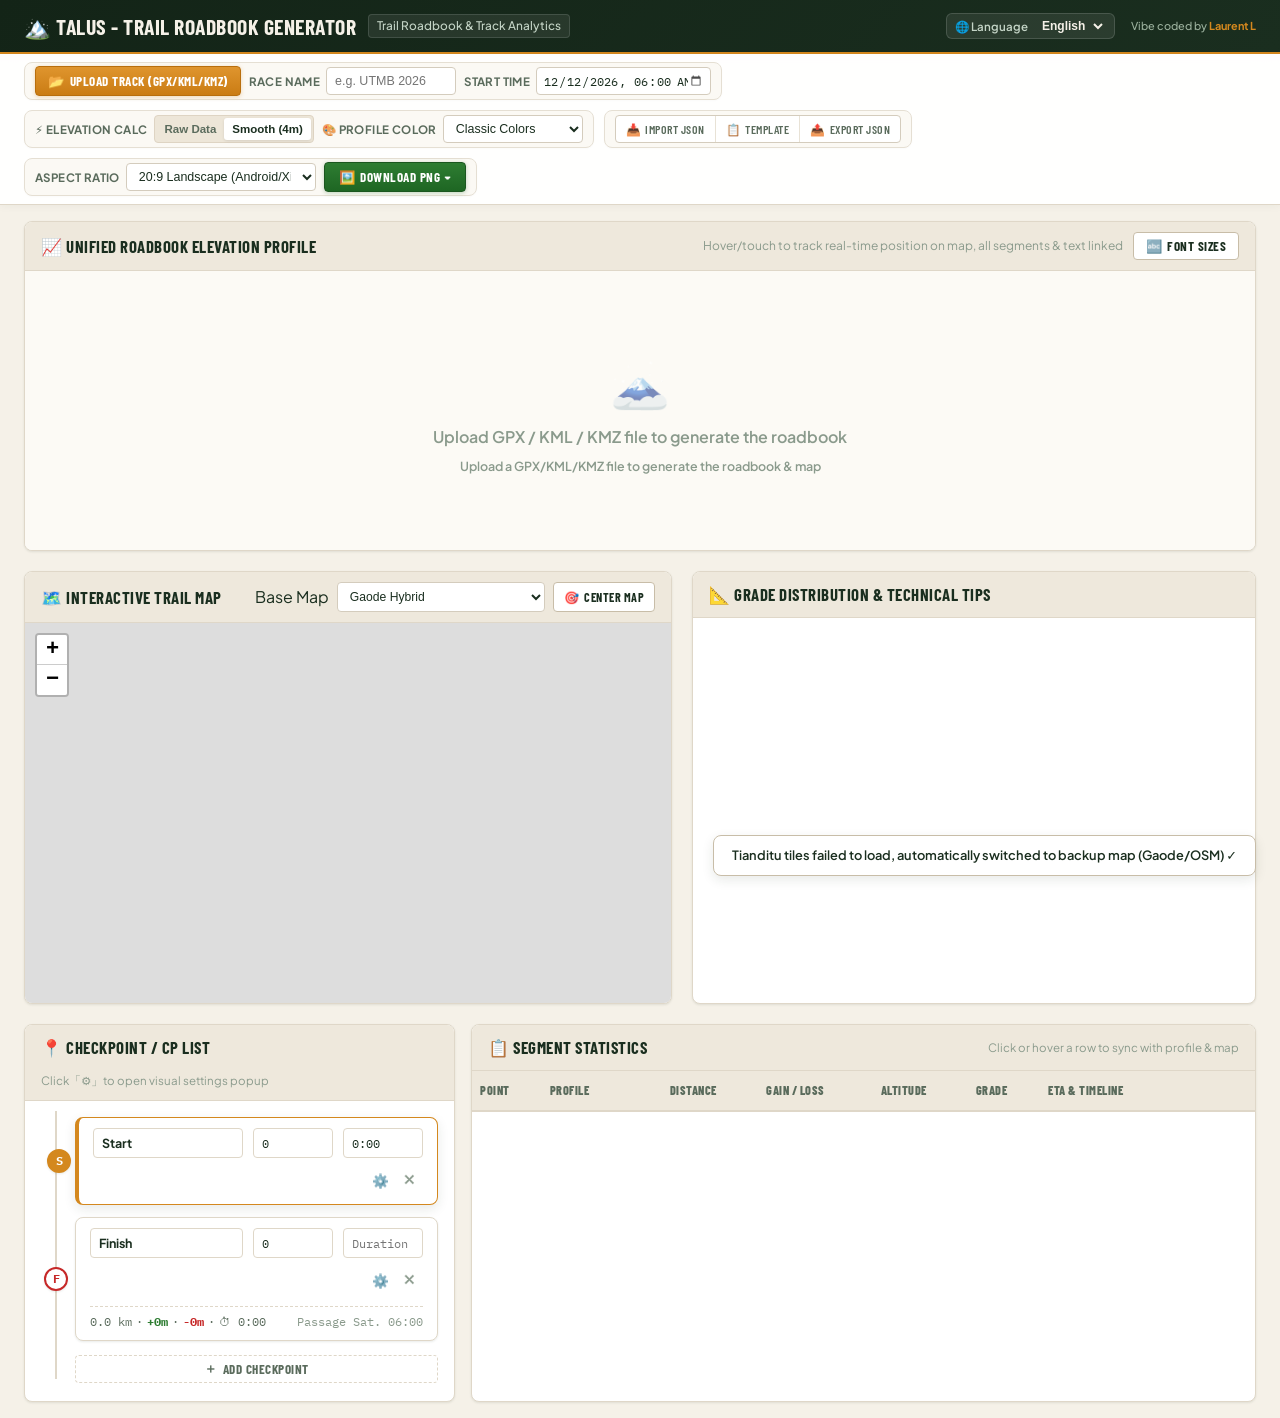
==== index.html @ e16e4a57 "fix(profile): unify profile chart typography with sans-serif and tabular numerals" ====
<!DOCTYPE html>
<html lang="zh-CN">
<head>
  <meta charset="UTF-8">
  <meta name="viewport" content="width=device-width, initial-scale=1.0">
  <title>Talus - Trail Roadbook Generator & Trail Analytics — 越野跑路书与轨迹分析</title>
  <meta name="description" content="Upload GPX/KML/KMZ tracks and create a beautiful interactive trail roadbook with synchronized map, gradient distribution, and segment statistics.">
  <link rel="preconnect" href="https://fonts.googleapis.com">
  <link rel="preconnect" href="https://fonts.gstatic.com" crossorigin>
  <link href="https://fonts.googleapis.com/css2?family=Barlow+Condensed:wght@400;500;600;700;900&family=IBM+Plex+Mono:wght@400;500;600;700&family=Plus+Jakarta+Sans:wght@300;400;500;600;700;800&display=swap" rel="stylesheet">
  <link rel="stylesheet" href="css/leaflet.css">
  <link rel="stylesheet" href="style.css?v=7.7">
</head>
<body>

  <!-- ═══ Page Header ═══ -->
  <header class="page-header">
    <div class="header-brand">
      <h1 data-i18n="pageTitle">🏔️ Talus - Trail Roadbook Generator</h1>
      <span class="subtitle" data-i18n="headerSubtitle">越野跑路书与轨迹分析</span>
    </div>
    <div class="header-right">
      <div class="header-lang-group">
        <label class="header-label" for="select-lang" data-i18n="languageLabel">🌐 语言</label>
        <select id="select-lang" class="header-select">
          <option value="zh">中文</option>
          <option value="en">English</option>
        </select>
      </div>
      <span class="header-credit"><span data-i18n="vibeCodedBy">Vibe coded by</span> <strong style="color: var(--accent);">Laurent L</strong></span>
    </div>
  </header>

  <!-- ═══ Toolbar ═══ -->
  <div class="toolbar" id="toolbar">
    <!-- Cluster 1: Track Upload & Event -->
    <div class="toolbar-cluster cluster-track">
      <button class="btn btn-primary btn-upload" id="btn-gpx" title="Upload GPX / KML / KMZ file" data-i18n-title="uploadTrackTitle">
        <span class="icon">📂</span> <span data-i18n="uploadTrack">上传轨迹 (GPX/KML/KMZ)</span>
      </button>
      <input type="file" id="input-gpx" accept=".gpx,.kml,.kmz" class="hidden">

      <div class="toolbar-item">
        <label class="field-label" for="input-name" data-i18n="raceNameLabel">比赛名称</label>
        <input type="text" id="input-name" class="input-field" placeholder="e.g. UTMB 2026" style="width:130px">
      </div>

      <div class="toolbar-item">
        <label class="field-label" for="input-start-time" data-i18n="raceStartLabel">出发时间</label>
        <input type="datetime-local" id="input-start-time" class="input-field input-datetime" style="width: 175px;">
      </div>
    </div>

    <!-- Cluster 2: Profile Mode & Color -->
    <div class="toolbar-cluster cluster-profile">
      <div class="toolbar-item">
        <label class="field-label" data-i18n="elevCalcModeLabel">⚡ 爬升计算</label>
        <div class="unit-toggle-group">
          <button class="unit-toggle-btn" id="btn-elev-raw" data-i18n="elevModeRaw">原始数据</button>
          <button class="unit-toggle-btn active" id="btn-elev-smooth" data-i18n="elevModeSmooth">平滑 (4m)</button>
        </div>
      </div>

      <div class="toolbar-item">
        <label class="field-label" for="select-color-mode" data-i18n="colorModeLabel">🎨 剖面着色</label>
        <select id="select-color-mode" class="input-field select-color" style="width: 140px;">
          <option value="classic" data-i18n="colorModeClassic">经典路书柱条</option>
          <option value="gradient" data-i18n="colorModeGradient">按坡度渐变</option>
          <option value="elevation" data-i18n="colorModeElevation">按海拔渐变</option>
        </select>
      </div>
    </div>

    <!-- Cluster 3: JSON Config Management -->
    <div class="toolbar-cluster cluster-json">
      <div class="btn-group-segmented">
        <button class="btn btn-sm" id="btn-import" title="Import checkpoint data from JSON" data-i18n-title="importJsonTitle">
          <span class="icon">📥</span> <span data-i18n="importJson">导入 JSON</span>
        </button>
        <input type="file" id="input-json" accept=".json" class="hidden">
        <button class="btn btn-sm" id="btn-template-json" title="Download JSON configuration template" data-i18n-title="downloadTemplateTitle">
          <span class="icon">📋</span> <span data-i18n="downloadTemplate">下载模板</span>
        </button>
        <button class="btn btn-sm" id="btn-export-json" title="Export checkpoint data as JSON" data-i18n-title="exportJsonTitle">
          <span class="icon">📤</span> <span data-i18n="exportJson">导出 JSON</span>
        </button>
      </div>
    </div>

    <!-- Cluster 4: Export & Download -->
    <div class="toolbar-cluster cluster-export">
      <div class="toolbar-item">
        <label class="field-label" for="export-ratio" data-i18n="exportRatioLabel">导出比例</label>
        <select id="export-ratio" class="input-field select-ratio" style="width:190px;">
          <option value="auto" data-i18n="ratioAuto">默认自适应 (无白边)</option>
          <option value="19.5-9" data-i18n="ratio19_5_9">19.5:9横屏（iPhone 17/16）</option>
          <option value="20-9" data-i18n="ratio20_9" selected>20:9（小米、华为、安卓）</option>
        </select>
      </div>

      <div class="dropdown" id="export-dropdown">
        <button class="btn btn-primary btn-download" id="btn-export-img">
          <span class="icon">🖼️</span> <span data-i18n="downloadPng">下载图片 ▾</span>
        </button>
        <div class="dropdown-menu" id="export-menu">
          <button data-scale="1" data-i18n="scale1">1× 标准分辨率</button>
          <button data-scale="2" data-i18n="scale2">2× 高清 (推荐)</button>
          <button data-scale="3" data-i18n="scale3">3× 超高清 (打印)</button>
        </div>
      </div>
    </div>
  </div>

  <!-- ═══ Main 3-Zone Stack Layout ═══ -->
  <div class="main-layout">
    
    <!-- ═════════════════════════════════════════════════════════════════════
         区域 1（核心主视区）：统一的路书高程剖面图 (全宽展示)
         ═════════════════════════════════════════════════════════════════════ -->
    <section class="panel-card zone-1-container">
      <div class="panel-card-header">
        <h3><span data-i18n="zone1Title">📈 统一路书高程剖面图 (Unified Roadbook Profile)</span></h3>
        <div style="display: flex; align-items: center; gap: 10px; flex-wrap: wrap;">
          <span style="font-size:0.75rem; color:var(--text-muted);" data-i18n="zone1Tip">鼠标或手指滑动可实时在地图上追踪位置，分段及文字直接联动</span>
          <button class="btn btn-sm" id="btn-open-font-sizes" title="配置各元素字号大小" data-i18n-title="btnFontSizesTitle">
            <span class="icon">🔤</span> <span data-i18n="btnFontSizes">字号设置</span>
          </button>
        </div>
      </div>

      <div class="profile-main-layout">
        <!-- SVG Roadbook Profile Container -->
        <div class="profile-wrapper" id="profile-container">
          <div class="profile-placeholder" id="profile-placeholder">
            <div class="big-icon">🗻</div>
            <div data-i18n="placeholderText">上传 GPX / KML / KMZ 文件以生成高程剖面路书</div>
            <div style="font-size:0.78rem; color:var(--text-muted);" data-i18n="placeholderTextSub">Upload a GPX/KML/KMZ file to generate the roadbook & map</div>
          </div>
        </div>
      </div>
    </section>

    <!-- ═════════════════════════════════════════════════════════════════════
         区域 2（区域1下方，左右分栏）：左侧交互式地图 | 右侧坡度分布与技术要点
         ═════════════════════════════════════════════════════════════════════ -->
    <section class="zone-2-grid">
      <!-- Zone 2 Left: Interactive Map -->
      <div class="panel-card map-panel-card">
        <div class="panel-card-header">
          <h3><span data-i18n="mapExplorerTitle">🗺️ 交互式轨迹地图</span></h3>
          <div class="map-controls-group">
            <label class="field-label" for="select-map-source" data-i18n="mapSourceLabel">底图图层</label>
            <select id="select-map-source" class="input-field" style="height: 30px; font-size: 0.76rem; padding: 2px 8px;">
              <option value="tiandituluwang" data-i18n="mapSourceTiandituVec">天地图路网 (推荐)</option>
              <option value="tiandituweixing" data-i18n="mapSourceTiandituSat">天地图卫星</option>
              <option value="tianditudixing" data-i18n="mapSourceTiandituTer">天地图地形</option>
              <option value="gaode_hybrid" data-i18n="mapSourceGaodeSat">高德混合图</option>
              <option value="amaproad" data-i18n="mapSourceGaodeRoad">高德路网图</option>
              <option value="osm" data-i18n="mapSourceOSM">OpenStreetMap</option>
              <option value="opentopomap" data-i18n="mapSourceOpenTopo">OpenTopoMap</option>
              <option value="cyclosm" data-i18n="mapSourceCyclOSM">CyclOSM</option>
            </select>

            <button class="btn" id="btn-fit-map" title="适应全图" data-i18n-title="btnFitMapTitle" style="height: 30px; padding: 4px 10px; font-size: 0.76rem;">
              <span>🎯</span> <span data-i18n="btnFitMap">居中全景</span>
            </button>
          </div>
        </div>
        <div class="map-container-wrap">
          <div id="leafletMap"></div>
        </div>
      </div>

      <!-- Zone 2 Right: 8 Summary Metrics + Slope Gradient Distribution & Practical Tips -->
      <div class="panel-card gradient-panel-card">
        <div class="panel-card-header">
          <h3><span data-i18n="statsGradientTitle">📐 坡度分布与实战技术要点</span></h3>
        </div>
        <div class="gradient-panel-body">
          <!-- 8 Trail Summary Metric Tiles -->
          <div class="trail-stat-cards" id="trail-stat-cards">
            <!-- Injected dynamically -->
          </div>

          <!-- 6-Level Gradient Distribution & Tech Tips -->
          <div class="gradient-distribution-wrap" id="gradient-distribution-content">
            <!-- Injected dynamically -->
          </div>
        </div>
      </div>
    </section>

    <!-- ═════════════════════════════════════════════════════════════════════
         区域 3（最下方，左右分栏）：左侧CP点列表 | 右侧多模式分段统计
         ═════════════════════════════════════════════════════════════════════ -->
    <section class="zone-3-grid">
      <!-- Zone 3 Left: CP Table & Checkpoint List -->
      <div class="panel-card cp-list-panel-card">
        <div class="panel-card-header">
          <h3><span data-i18n="cpTableTitle">📍 CP 点 / 补给站 列表</span></h3>
          <span style="font-size:0.72rem; color:var(--text-muted);" data-i18n="cpTableTip">点击「⚙️」打开详细视觉配置浮窗</span>
        </div>

        <div class="cp-table-wrap">
          <table class="cp-table" id="cp-table">
            <thead>
              <tr>
                <th class="col-num" data-i18n="colNum">#</th>
                <th class="col-name" data-i18n="colName">名称</th>
                <th class="col-dist" data-i18n="colDist">距起点 (km)</th>
                <th class="col-time" data-i18n="colTime">抵达cp点总用时</th>
                <th class="col-action"></th>
              </tr>
            </thead>
            <tbody id="cp-tbody">
              <!-- Injected dynamically -->
            </tbody>
          </table>
          <div class="add-row-bar">
            <button class="btn" id="btn-add-cp">
              <span class="icon">＋</span> <span data-i18n="addCpBtn">添加 CP 点</span>
            </button>
          </div>
        </div>
      </div>

      <!-- Zone 3 Right: Segment Statistics (UTMB OCC Style) -->
      <div class="panel-card segment-stats-panel-card">
        <div class="panel-card-header">
          <h3><span data-i18n="segmentStatsTitle">📋 赛段分段统计</span></h3>
          <span style="font-size:0.72rem; color:var(--text-muted);" data-i18n="segmentStatsTip">点击或悬停表格行可与上方剖面图及地图实时联动</span>
        </div>

        <div class="segment-table-wrap">
          <table class="segment-table utmb-segment-table">
            <thead>
              <tr>
                <th class="col-seg-name" data-i18n="segColPoint">点位名称</th>
                <th class="col-seg-profile" data-i18n="segColProfile">分段轮廓</th>
                <th class="col-seg-dist" data-i18n="segColDistance">距离</th>
                <th class="col-seg-elev" data-i18n="segColGainLoss">爬升 / 下降</th>
                <th class="col-seg-alt" data-i18n="segColAltitude">海拔</th>
                <th class="col-seg-grade" data-i18n="segColGrade">坡度</th>
                <th class="col-seg-time" data-i18n="segColTimeline">预计抵达与时间轴</th>
              </tr>
            </thead>
            <tbody id="segment-tbody">
              <!-- Injected dynamically -->
            </tbody>
          </table>
        </div>
      </div>
    </section>
  </div>

  <!-- ═════════════════════════════════════════════════════════════════════
       浮动式检查点详细视觉配置模态弹窗 (Floating Modal)
       ═════════════════════════════════════════════════════════════════════ -->
  <div class="modal-backdrop" id="cp-modal-backdrop">
    <div class="modal-card" id="cp-modal-card">
      <div class="modal-header">
        <h3 id="modal-cp-title" data-i18n="poiPanelTitle">📍 检查点详细视觉配置</h3>
        <button class="modal-close-btn" id="btn-modal-close" title="关闭" data-i18n-title="modalCloseTitle">✕</button>
      </div>

      <div class="modal-body">
        <!-- COLUMN 1: Basic Information -->
        <div class="modal-section">
          <h4 data-i18n="poiCol1Title">基本信息</h4>
          <div class="modal-form-grid">
            <div class="poi-field">
              <label for="poi-name-detail" data-i18n="colName">名称</label>
              <input type="text" id="poi-name-detail" class="input-field" placeholder="CP点名称" data-i18n-placeholder="placeholderCpNameInput">
            </div>

            <div class="poi-field">
              <label for="poi-position" data-i18n="poiCol1Pos">CP位置距离 (公里)</label>
              <input type="number" id="poi-position" class="input-field" step="0.1" min="0" value="0">
            </div>

            <div class="poi-field">
              <label for="poi-time-detail" data-i18n="colTime">抵达cp点总用时</label>
              <input type="text" id="poi-time-detail" class="input-field" placeholder="用时 H:MM" data-i18n-placeholder="placeholderTimeInput">
            </div>

            <div class="poi-field">
              <label for="poi-stop-duration" data-i18n="labelStopDuration">⏸️ 停留时间 (分钟)</label>
              <input type="number" id="poi-stop-duration" class="input-field" min="0" max="120" value="0" step="1">
            </div>

            <div class="poi-field" style="grid-column: span 2;">
              <label for="poi-notes-detail" data-i18n="colNotes">备注 (支持回车多行)</label>
              <textarea id="poi-notes-detail" class="input-field" placeholder="备注信息" data-i18n-placeholder="placeholderNotesInput" style="height: 52px; resize: vertical;"></textarea>
            </div>

            <div class="poi-form-row inline" style="grid-column: span 2; margin: 4px 0;">
              <input type="checkbox" id="poi-intermediate" class="chk-box">
              <label for="poi-intermediate" data-i18n="poiCol1Intermediate">用于分段统计点 (划分子赛段)</label>
            </div>
          </div>
        </div>

        <!-- COLUMN 2: CP Type & Icon -->
        <div class="modal-section">
          <h4 data-i18n="poiCol2Title">补给站类型</h4>
          <div class="poi-field">
            <label for="poi-icon-select" data-i18n="poiLabelSymbol">类型图标</label>
            <select id="poi-icon-select" class="input-field" style="height: 34px; font-size: 0.85rem;">
              <option value="start" data-i18n="iconStart">🟢 起点</option>
              <option value="finish" data-i18n="iconFinish">🏁 终点</option>
              <option value="assisted" data-i18n="iconAssisted">🤝 有人协助补给站</option>
              <option value="dropbag" data-i18n="iconDropbag">🛍️ 寄存包补给站</option>
              <option value="classic" data-i18n="iconClassic">🍉 普通补给站</option>
              <option value="water" data-i18n="iconWater">💧 水源点</option>
              <option value="checkpoint" data-i18n="iconCheckpoint">🚩 打卡点</option>
              <option value="peak" data-i18n="iconPeak">🏔️ 山峰</option>
              <option value="danger" data-i18n="iconDanger">⚡ 危险</option>
            </select>
          </div>
        </div>

        <!-- COLUMN 3: Axis Configuration -->
        <div class="modal-section">
          <h4 data-i18n="poiCol3Title">垂直指示辅助线</h4>
          <div class="modal-form-grid">
            <div class="poi-field">
              <label data-i18n="poiCol3Color">指示线颜色</label>
              <div class="color-picker-wrapper">
                <input type="text" id="poi-axis-color-hex" value="#4e4e4e">
                <input type="color" id="poi-axis-color" value="#4e4e4e">
              </div>
            </div>
            <div class="poi-field">
              <label data-i18n="poiCol3Thickness">指示线粗细 (px)</label>
              <input type="number" id="poi-axis-thickness" class="input-field" value="1" min="1" max="10">
            </div>
          </div>
        </div>

        <!-- COLUMN 4: Associated Text Annotations -->
        <div class="modal-section">
          <h4 data-i18n="poiCol4Title">图表内嵌自定义标注</h4>
          <div class="poi-texts-settings-row" style="margin-bottom: 8px;">
            <div class="poi-field">
              <label data-i18n="poiCol4Color">标注颜色</label>
              <div class="color-picker-wrapper">
                <input type="text" id="poi-text-color-hex" value="#4e4e4e">
                <input type="color" id="poi-text-color" value="#4e4e4e">
              </div>
            </div>
            <div class="poi-field">
              <label data-i18n="poiCol4Size">字号 (px)</label>
              <input type="number" id="poi-text-size" class="input-field" value="18" min="6" max="24">
            </div>
            <div class="poi-field">
              <label for="poi-text-orientation" data-i18n="poiCol4Orient">排列方向</label>
              <select id="poi-text-orientation" class="input-field" style="height: 30px; font-size: 0.74rem;">
                <option value="To the right" data-i18n="orientRight">靠右横排 (To Right)</option>
                <option value="To the left" data-i18n="orientLeft">靠左横排 (To Left)</option>
                <option value="Rotated -90°" data-i18n="orientRotMinus90">靠右竖排 (Rotated -90°)</option>
                <option value="Rotated 90°" data-i18n="orientRot90">靠左竖排 (Rotated 90°)</option>
              </select>
            </div>
          </div>

          <div class="poi-texts-grid-horizontal">
            <div class="poi-field">
              <label data-i18n="labelLeftBottom">左侧 - 下</label>
              <input type="text" id="poi-txt-left-bottom" placeholder="无" data-i18n-placeholder="placeholderTextNone">
            </div>
            <div class="poi-field">
              <label data-i18n="labelLeftMiddle">左侧 - 中</label>
              <input type="text" id="poi-txt-left-middle" placeholder="无" data-i18n-placeholder="placeholderTextNone">
            </div>
            <div class="poi-field">
              <label data-i18n="labelLeftTop">左侧 - 上</label>
              <input type="text" id="poi-txt-left-top" placeholder="无" data-i18n-placeholder="placeholderTextNone">
            </div>
            <div class="poi-field">
              <label data-i18n="labelRightBottom">右侧 - 下</label>
              <input type="text" id="poi-txt-right-bottom" placeholder="无" data-i18n-placeholder="placeholderTextNone">
            </div>
            <div class="poi-field">
              <label data-i18n="labelRightMiddle">右侧 - 中</label>
              <input type="text" id="poi-txt-right-middle" placeholder="无" data-i18n-placeholder="placeholderTextNone">
            </div>
            <div class="poi-field">
              <label data-i18n="labelRightTop">右侧 - 上</label>
              <input type="text" id="poi-txt-right-top" placeholder="无" data-i18n-placeholder="placeholderTextNone">
            </div>
          </div>
        </div>
      </div>

      <div class="modal-footer">
        <button class="btn" id="btn-modal-cancel" data-i18n="btnCancel">取消</button>
        <button class="btn btn-primary" id="btn-modal-save" data-i18n="btnSaveApply">✓ 保存并应用</button>
      </div>
    </div>
  </div>

  <!-- ═══ Font Sizes Modal ═══ -->
  <div class="modal-backdrop" id="fs-modal-backdrop">
    <div class="modal-card" style="max-width: 480px;">
      <div class="modal-header">
        <h3 data-i18n="poiCol1FontSizesTitle">🔤 各元素字号大小设置 (像素)</h3>
        <button class="modal-close-btn" id="btn-fs-modal-close">✕</button>
      </div>
      <div class="modal-body">
        <div class="modal-section">
          <div class="poi-font-sizes-grid">
            <div class="poi-field">
              <label data-i18n="fsLabelTitle">比赛名称</label>
              <input type="number" id="fs-title" class="input-field" min="8" max="35" value="18">
            </div>
            <div class="poi-field">
              <label data-i18n="fsLabelCpName">CP点名称</label>
              <input type="number" id="fs-cpname" class="input-field" min="8" max="35" value="20">
            </div>
            <div class="poi-field">
              <label data-i18n="fsLabelCpElev">CP海拔</label>
              <input type="number" id="fs-cpelev" class="input-field" min="8" max="35" value="11">
            </div>
            <div class="poi-field">
              <label data-i18n="fsLabelCpTime">预计用时</label>
              <input type="number" id="fs-cptime" class="input-field" min="8" max="35" value="20">
            </div>
            <div class="poi-field">
              <label data-i18n="fsLabelCpNotes">备注信息</label>
              <input type="number" id="fs-cpnotes" class="input-field" min="8" max="35" value="22">
            </div>
            <div class="poi-field">
              <label data-i18n="fsLabelSegment">区间分段</label>
              <input type="number" id="fs-segment" class="input-field" min="8" max="35" value="17">
            </div>
            <div class="poi-field" style="grid-column: span 2;">
              <label data-i18n="fsLabelCumulDist">底部累计距离</label>
              <input type="number" id="fs-cumuldist" class="input-field" min="8" max="35" value="17">
            </div>
          </div>
        </div>
      </div>
      <div class="modal-footer">
        <button class="btn" id="btn-fs-modal-reset" data-i18n="btnReset">重置默认</button>
        <button class="btn" id="btn-fs-modal-cancel" data-i18n="btnCancel">取消</button>
        <button class="btn btn-primary" id="btn-fs-modal-save" data-i18n="btnSaveApply">✓ 保存并应用</button>
      </div>
    </div>
  </div>

  <!-- ═══ Tooltip ═══ -->
  <div class="chart-tooltip" id="chartTooltip"></div>

  <!-- ═══ Toast ═══ -->
  <div class="toast" id="toast"></div>

  <!-- ═══ Scripts ═══ -->
  <script src="js/leaflet.js"></script>
  <script src="js/leaflet-custom-headers.js"></script>
  <script src="js/utils.js?v=7.7"></script>
  <script src="js/trail-math.js?v=7.7"></script>
  <script src="js/gpx-parser.js?v=7.7"></script>
  <script src="js/trail-analysis.js?v=7.7"></script>
  <script src="js/trail-map.js?v=7.7"></script>
  <script src="js/profile.js?v=7.7"></script>
  <script src="js/export.js?v=7.7"></script>
  <script src="js/app.js?v=7.7"></script>
</body>
</html>
---- css/leaflet.css ----
/* required styles */

.leaflet-pane,
.leaflet-tile,
.leaflet-marker-icon,
.leaflet-marker-shadow,
.leaflet-tile-container,
.leaflet-pane > svg,
.leaflet-pane > canvas,
.leaflet-zoom-box,
.leaflet-image-layer,
.leaflet-layer {
	position: absolute;
	left: 0;
	top: 0;
	}
.leaflet-container {
	overflow: hidden;
	}
.leaflet-tile,
.leaflet-marker-icon,
.leaflet-marker-shadow {
	-webkit-user-select: none;
	   -moz-user-select: none;
	        user-select: none;
	  -webkit-user-drag: none;
	}
/* Prevents IE11 from highlighting tiles in blue */
.leaflet-tile::selection {
	background: transparent;
}
/* Safari renders non-retina tile on retina better with this, but Chrome is worse */
.leaflet-safari .leaflet-tile {
	image-rendering: -webkit-optimize-contrast;
	}
/* hack that prevents hw layers "stretching" when loading new tiles */
.leaflet-safari .leaflet-tile-container {
	width: 1600px;
	height: 1600px;
	-webkit-transform-origin: 0 0;
	}
.leaflet-marker-icon,
.leaflet-marker-shadow {
	display: block;
	}
/* .leaflet-container svg: reset svg max-width decleration shipped in Joomla! (joomla.org) 3.x */
/* .leaflet-container img: map is broken in FF if you have max-width: 100% on tiles */
.leaflet-container .leaflet-overlay-pane svg {
	max-width: none !important;
	max-height: none !important;
	}
.leaflet-container .leaflet-marker-pane img,
.leaflet-container .leaflet-shadow-pane img,
.leaflet-container .leaflet-tile-pane img,
.leaflet-container img.leaflet-image-layer,
.leaflet-container .leaflet-tile {
	max-width: none !important;
	max-height: none !important;
	width: auto;
	padding: 0;
	}

.leaflet-container img.leaflet-tile {
	/* See: https://bugs.chromium.org/p/chromium/issues/detail?id=600120 */
	mix-blend-mode: plus-lighter;
}

.leaflet-container.leaflet-touch-zoom {
	-ms-touch-action: pan-x pan-y;
	touch-action: pan-x pan-y;
	}
.leaflet-container.leaflet-touch-drag {
	-ms-touch-action: pinch-zoom;
	/* Fallback for FF which doesn't support pinch-zoom */
	touch-action: none;
	touch-action: pinch-zoom;
}
.leaflet-container.leaflet-touch-drag.leaflet-touch-zoom {
	-ms-touch-action: none;
	touch-action: none;
}
.leaflet-container {
	-webkit-tap-highlight-color: transparent;
}
.leaflet-container a {
	-webkit-tap-highlight-color: rgba(51, 181, 229, 0.4);
}
.leaflet-tile {
	filter: inherit;
	visibility: hidden;
	}
.leaflet-tile-loaded {
	visibility: inherit;
	}
.leaflet-zoom-box {
	width: 0;
	height: 0;
	-moz-box-sizing: border-box;
	     box-sizing: border-box;
	z-index: 800;
	}
/* workaround for https://bugzilla.mozilla.org/show_bug.cgi?id=888319 */
.leaflet-overlay-pane svg {
	-moz-user-select: none;
	}

.leaflet-pane         { z-index: 400; }

.leaflet-tile-pane    { z-index: 200; }
.leaflet-overlay-pane { z-index: 400; }
.leaflet-shadow-pane  { z-index: 500; }
.leaflet-marker-pane  { z-index: 600; }
.leaflet-tooltip-pane   { z-index: 650; }
.leaflet-popup-pane   { z-index: 700; }

.leaflet-map-pane canvas { z-index: 100; }
.leaflet-map-pane svg    { z-index: 200; }

.leaflet-vml-shape {
	width: 1px;
	height: 1px;
	}
.lvml {
	behavior: url(#default#VML);
	display: inline-block;
	position: absolute;
	}


/* control positioning */

.leaflet-control {
	position: relative;
	z-index: 800;
	pointer-events: visiblePainted; /* IE 9-10 doesn't have auto */
	pointer-events: auto;
	}
.leaflet-top,
.leaflet-bottom {
	position: absolute;
	z-index: 1000;
	pointer-events: none;
	}
.leaflet-top {
	top: 0;
	}
.leaflet-right {
	right: 0;
	}
.leaflet-bottom {
	bottom: 0;
	}
.leaflet-left {
	left: 0;
	}
.leaflet-control {
	float: left;
	clear: both;
	}
.leaflet-right .leaflet-control {
	float: right;
	}
.leaflet-top .leaflet-control {
	margin-top: 10px;
	}
.leaflet-bottom .leaflet-control {
	margin-bottom: 10px;
	}
.leaflet-left .leaflet-control {
	margin-left: 10px;
	}
.leaflet-right .leaflet-control {
	margin-right: 10px;
	}


/* zoom and fade animations */

.leaflet-fade-anim .leaflet-popup {
	opacity: 0;
	-webkit-transition: opacity 0.2s linear;
	   -moz-transition: opacity 0.2s linear;
	        transition: opacity 0.2s linear;
	}
.leaflet-fade-anim .leaflet-map-pane .leaflet-popup {
	opacity: 1;
	}
.leaflet-zoom-animated {
	-webkit-transform-origin: 0 0;
	    -ms-transform-origin: 0 0;
	        transform-origin: 0 0;
	}
svg.leaflet-zoom-animated {
	will-change: transform;
}

.leaflet-zoom-anim .leaflet-zoom-animated {
	-webkit-transition: -webkit-transform 0.25s cubic-bezier(0,0,0.25,1);
	   -moz-transition:    -moz-transform 0.25s cubic-bezier(0,0,0.25,1);
	        transition:         transform 0.25s cubic-bezier(0,0,0.25,1);
	}
.leaflet-zoom-anim .leaflet-tile,
.leaflet-pan-anim .leaflet-tile {
	-webkit-transition: none;
	   -moz-transition: none;
	        transition: none;
	}

.leaflet-zoom-anim .leaflet-zoom-hide {
	visibility: hidden;
	}


/* cursors */

.leaflet-interactive {
	cursor: pointer;
	}
.leaflet-grab {
	cursor: -webkit-grab;
	cursor:    -moz-grab;
	cursor:         grab;
	}
.leaflet-crosshair,
.leaflet-crosshair .leaflet-interactive {
	cursor: crosshair;
	}
.leaflet-popup-pane,
.leaflet-control {
	cursor: auto;
	}
.leaflet-dragging .leaflet-grab,
.leaflet-dragging .leaflet-grab .leaflet-interactive,
.leaflet-dragging .leaflet-marker-draggable {
	cursor: move;
	cursor: -webkit-grabbing;
	cursor:    -moz-grabbing;
	cursor:         grabbing;
	}

/* marker & overlays interactivity */
.leaflet-marker-icon,
.leaflet-marker-shadow,
.leaflet-image-layer,
.leaflet-pane > svg path,
.leaflet-tile-container {
	pointer-events: none;
	}

.leaflet-marker-icon.leaflet-interactive,
.leaflet-image-layer.leaflet-interactive,
.leaflet-pane > svg path.leaflet-interactive,
svg.leaflet-image-layer.leaflet-interactive path {
	pointer-events: visiblePainted; /* IE 9-10 doesn't have auto */
	pointer-events: auto;
	}

/* visual tweaks */

.leaflet-container {
	background: #ddd;
	outline-offset: 1px;
	}
.leaflet-container a {
	color: #0078A8;
	}
.leaflet-zoom-box {
	border: 2px dotted #38f;
	background: rgba(255,255,255,0.5);
	}


/* general typography */
.leaflet-container {
	font-family: "Helvetica Neue", Arial, Helvetica, sans-serif;
	font-size: 12px;
	font-size: 0.75rem;
	line-height: 1.5;
	}


/* general toolbar styles */

.leaflet-bar {
	box-shadow: 0 1px 5px rgba(0,0,0,0.65);
	border-radius: 4px;
	}
.leaflet-bar a {
	background-color: #fff;
	border-bottom: 1px solid #ccc;
	width: 26px;
	height: 26px;
	line-height: 26px;
	display: block;
	text-align: center;
	text-decoration: none;
	color: black;
	}
.leaflet-bar a,
.leaflet-control-layers-toggle {
	background-position: 50% 50%;
	background-repeat: no-repeat;
	display: block;
	}
.leaflet-bar a:hover,
.leaflet-bar a:focus {
	background-color: #f4f4f4;
	}
.leaflet-bar a:first-child {
	border-top-left-radius: 4px;
	border-top-right-radius: 4px;
	}
.leaflet-bar a:last-child {
	border-bottom-left-radius: 4px;
	border-bottom-right-radius: 4px;
	border-bottom: none;
	}
.leaflet-bar a.leaflet-disabled {
	cursor: default;
	background-color: #f4f4f4;
	color: #bbb;
	}

.leaflet-touch .leaflet-bar a {
	width: 30px;
	height: 30px;
	line-height: 30px;
	}
.leaflet-touch .leaflet-bar a:first-child {
	border-top-left-radius: 2px;
	border-top-right-radius: 2px;
	}
.leaflet-touch .leaflet-bar a:last-child {
	border-bottom-left-radius: 2px;
	border-bottom-right-radius: 2px;
	}

/* zoom control */

.leaflet-control-zoom-in,
.leaflet-control-zoom-out {
	font: bold 18px 'Lucida Console', Monaco, monospace;
	text-indent: 1px;
	}

.leaflet-touch .leaflet-control-zoom-in, .leaflet-touch .leaflet-control-zoom-out  {
	font-size: 22px;
	}


/* layers control */

.leaflet-control-layers {
	box-shadow: 0 1px 5px rgba(0,0,0,0.4);
	background: #fff;
	border-radius: 5px;
	}
.leaflet-control-layers-toggle {
	background-image: url(images/layers.png);
	width: 36px;
	height: 36px;
	}
.leaflet-retina .leaflet-control-layers-toggle {
	background-image: url(images/layers-2x.png);
	background-size: 26px 26px;
	}
.leaflet-touch .leaflet-control-layers-toggle {
	width: 44px;
	height: 44px;
	}
.leaflet-control-layers .leaflet-control-layers-list,
.leaflet-control-layers-expanded .leaflet-control-layers-toggle {
	display: none;
	}
.leaflet-control-layers-expanded .leaflet-control-layers-list {
	display: block;
	position: relative;
	}
.leaflet-control-layers-expanded {
	padding: 6px 10px 6px 6px;
	color: #333;
	background: #fff;
	}
.leaflet-control-layers-scrollbar {
	overflow-y: scroll;
	overflow-x: hidden;
	padding-right: 5px;
	}
.leaflet-control-layers-selector {
	margin-top: 2px;
	position: relative;
	top: 1px;
	}
.leaflet-control-layers label {
	display: block;
	font-size: 13px;
	font-size: 1.08333em;
	}
.leaflet-control-layers-separator {
	height: 0;
	border-top: 1px solid #ddd;
	margin: 5px -10px 5px -6px;
	}

/* Default icon URLs */
.leaflet-default-icon-path { /* used only in path-guessing heuristic, see L.Icon.Default */
	background-image: url(images/marker-icon.png);
	}


/* attribution and scale controls */

.leaflet-container .leaflet-control-attribution {
	background: #fff;
	background: rgba(255, 255, 255, 0.8);
	margin: 0;
	}
.leaflet-control-attribution,
.leaflet-control-scale-line {
	padding: 0 5px;
	color: #333;
	line-height: 1.4;
	}
.leaflet-control-attribution a {
	text-decoration: none;
	}
.leaflet-control-attribution a:hover,
.leaflet-control-attribution a:focus {
	text-decoration: underline;
	}
.leaflet-attribution-flag {
	display: inline !important;
	vertical-align: baseline !important;
	width: 1em;
	height: 0.6669em;
	}
.leaflet-left .leaflet-control-scale {
	margin-left: 5px;
	}
.leaflet-bottom .leaflet-control-scale {
	margin-bottom: 5px;
	}
.leaflet-control-scale-line {
	border: 2px solid #777;
	border-top: none;
	line-height: 1.1;
	padding: 2px 5px 1px;
	white-space: nowrap;
	-moz-box-sizing: border-box;
	     box-sizing: border-box;
	background: rgba(255, 255, 255, 0.8);
	text-shadow: 1px 1px #fff;
	}
.leaflet-control-scale-line:not(:first-child) {
	border-top: 2px solid #777;
	border-bottom: none;
	margin-top: -2px;
	}
.leaflet-control-scale-line:not(:first-child):not(:last-child) {
	border-bottom: 2px solid #777;
	}

.leaflet-touch .leaflet-control-attribution,
.leaflet-touch .leaflet-control-layers,
.leaflet-touch .leaflet-bar {
	box-shadow: none;
	}
.leaflet-touch .leaflet-control-layers,
.leaflet-touch .leaflet-bar {
	border: 2px solid rgba(0,0,0,0.2);
	background-clip: padding-box;
	}


/* popup */

.leaflet-popup {
	position: absolute;
	text-align: center;
	margin-bottom: 20px;
	}
.leaflet-popup-content-wrapper {
	padding: 1px;
	text-align: left;
	border-radius: 12px;
	}
.leaflet-popup-content {
	margin: 13px 24px 13px 20px;
	line-height: 1.3;
	font-size: 13px;
	font-size: 1.08333em;
	min-height: 1px;
	}
.leaflet-popup-content p {
	margin: 17px 0;
	margin: 1.3em 0;
	}
.leaflet-popup-tip-container {
	width: 40px;
	height: 20px;
	position: absolute;
	left: 50%;
	margin-top: -1px;
	margin-left: -20px;
	overflow: hidden;
	pointer-events: none;
	}
.leaflet-popup-tip {
	width: 17px;
	height: 17px;
	padding: 1px;

	margin: -10px auto 0;
	pointer-events: auto;

	-webkit-transform: rotate(45deg);
	   -moz-transform: rotate(45deg);
	    -ms-transform: rotate(45deg);
	        transform: rotate(45deg);
	}
.leaflet-popup-content-wrapper,
.leaflet-popup-tip {
	background: white;
	color: #333;
	box-shadow: 0 3px 14px rgba(0,0,0,0.4);
	}
.leaflet-container a.leaflet-popup-close-button {
	position: absolute;
	top: 0;
	right: 0;
	border: none;
	text-align: center;
	width: 24px;
	height: 24px;
	font: 16px/24px Tahoma, Verdana, sans-serif;
	color: #757575;
	text-decoration: none;
	background: transparent;
	}
.leaflet-container a.leaflet-popup-close-button:hover,
.leaflet-container a.leaflet-popup-close-button:focus {
	color: #585858;
	}
.leaflet-popup-scrolled {
	overflow: auto;
	}

.leaflet-oldie .leaflet-popup-content-wrapper {
	-ms-zoom: 1;
	}
.leaflet-oldie .leaflet-popup-tip {
	width: 24px;
	margin: 0 auto;

	-ms-filter: "progid:DXImageTransform.Microsoft.Matrix(M11=0.70710678, M12=0.70710678, M21=-0.70710678, M22=0.70710678)";
	filter: progid:DXImageTransform.Microsoft.Matrix(M11=0.70710678, M12=0.70710678, M21=-0.70710678, M22=0.70710678);
	}

.leaflet-oldie .leaflet-control-zoom,
.leaflet-oldie .leaflet-control-layers,
.leaflet-oldie .leaflet-popup-content-wrapper,
.leaflet-oldie .leaflet-popup-tip {
	border: 1px solid #999;
	}


/* div icon */

.leaflet-div-icon {
	background: #fff;
	border: 1px solid #666;
	}


/* Tooltip */
/* Base styles for the element that has a tooltip */
.leaflet-tooltip {
	position: absolute;
	padding: 6px;
	background-color: #fff;
	border: 1px solid #fff;
	border-radius: 3px;
	color: #222;
	white-space: nowrap;
	-webkit-user-select: none;
	-moz-user-select: none;
	-ms-user-select: none;
	user-select: none;
	pointer-events: none;
	box-shadow: 0 1px 3px rgba(0,0,0,0.4);
	}
.leaflet-tooltip.leaflet-interactive {
	cursor: pointer;
	pointer-events: auto;
	}
.leaflet-tooltip-top:before,
.leaflet-tooltip-bottom:before,
.leaflet-tooltip-left:before,
.leaflet-tooltip-right:before {
	position: absolute;
	pointer-events: none;
	border: 6px solid transparent;
	background: transparent;
	content: "";
	}

/* Directions */

.leaflet-tooltip-bottom {
	margin-top: 6px;
}
.leaflet-tooltip-top {
	margin-top: -6px;
}
.leaflet-tooltip-bottom:before,
.leaflet-tooltip-top:before {
	left: 50%;
	margin-left: -6px;
	}
.leaflet-tooltip-top:before {
	bottom: 0;
	margin-bottom: -12px;
	border-top-color: #fff;
	}
.leaflet-tooltip-bottom:before {
	top: 0;
	margin-top: -12px;
	margin-left: -6px;
	border-bottom-color: #fff;
	}
.leaflet-tooltip-left {
	margin-left: -6px;
}
.leaflet-tooltip-right {
	margin-left: 6px;
}
.leaflet-tooltip-left:before,
.leaflet-tooltip-right:before {
	top: 50%;
	margin-top: -6px;
	}
.leaflet-tooltip-left:before {
	right: 0;
	margin-right: -12px;
	border-left-color: #fff;
	}
.leaflet-tooltip-right:before {
	left: 0;
	margin-left: -12px;
	border-right-color: #fff;
	}

/* Printing */

@media print {
	/* Prevent printers from removing background-images of controls. */
	.leaflet-control {
		-webkit-print-color-adjust: exact;
		print-color-adjust: exact;
		}
	}
---- style.css ----
/* ══════════════════════════════════════════════════════════════════════
   Talus - Trail Roadbook Generator & TrailScope — Stylesheet (v7.2)
   Warm sand palette, unified typographic hierarchy, 3-zone layout & modal
   ══════════════════════════════════════════════════════════════════════ */

:root {
  /* Warm Sand & Trail Slate Theme */
  --bg-primary:      #f5f1e8;
  --bg-secondary:    #eee8dc;
  --bg-card:         #ffffff;
  --bg-dark:         #1a2e1f;

  --border-subtle:   #dfd7c8;
  --border-accent:   #c8bda8;

  --text-primary:    #1a2e1f;
  --text-secondary:  #5a6b5c;
  --text-muted:      #8a9a8c;

  --accent:          #d4881e;
  --accent-hover:    #b87214;
  --accent-light:    rgba(212, 136, 30, 0.12);

  --trail-green:     #2e7d32;
  --trail-amber:     #d4881e;
  --trail-red:       #c62828;
  --trail-blue:      #1565c0;

  --success:         #2e7d32;
  --warning:         #d4881e;
  --danger:          #c62828;

  --font-sans:       'Plus Jakarta Sans', system-ui, -apple-system, sans-serif;
  --font-mono:       'IBM Plex Mono', monospace;
  --font-display:    'Barlow Condensed', sans-serif;

  --radius:          8px;
  --radius-sm:       4px;
  --shadow:          0 1px 3px rgba(26, 46, 31, 0.06), 0 1px 2px rgba(26, 46, 31, 0.04);
  --shadow-hover:    0 4px 12px rgba(26, 46, 31, 0.10);
  --shadow-modal:    0 16px 40px rgba(0, 0, 0, 0.22);
}

*, *::before, *::after {
  box-sizing: border-box;
  margin: 0;
  padding: 0;
}

body {
  font-family: var(--font-sans);
  background-color: var(--bg-primary);
  color: var(--text-primary);
  line-height: 1.5;
  min-height: 100vh;
  display: flex;
  flex-direction: column;
  -webkit-font-smoothing: antialiased;
}

/* ── Page Header ─────────────────────────────────────────────── */
.page-header {
  background: linear-gradient(135deg, #132417 0%, #1a2e1f 100%);
  color: #f5f1e8;
  padding: 10px 24px;
  display: flex;
  align-items: center;
  justify-content: space-between;
  border-bottom: 2px solid var(--accent);
  box-shadow: 0 2px 8px rgba(0, 0, 0, 0.15);
}
.header-brand {
  display: flex;
  align-items: center;
  gap: 12px;
}
.page-header h1 {
  font-family: var(--font-display);
  font-size: 1.35rem;
  font-weight: 700;
  letter-spacing: 0.5px;
  text-transform: uppercase;
  color: #f5f1e8;
  margin: 0;
  display: flex;
  align-items: center;
  gap: 8px;
}
.header-brand .subtitle {
  font-size: 0.74rem;
  color: #c4d4c6;
  background: rgba(255, 255, 255, 0.08);
  padding: 2px 8px;
  border-radius: 4px;
  border: 1px solid rgba(255, 255, 255, 0.12);
  font-weight: 500;
}
.header-right {
  display: flex;
  align-items: center;
  gap: 16px;
}
.header-lang-group {
  display: flex;
  align-items: center;
  gap: 6px;
  background: rgba(255, 255, 255, 0.08);
  padding: 2px 8px;
  border-radius: 6px;
  border: 1px solid rgba(255, 255, 255, 0.14);
}
.header-label {
  font-size: 0.72rem;
  color: #c4d4c6;
  font-weight: 600;
}
.header-select {
  background: transparent;
  color: #f5f1e8;
  border: none;
  font-size: 0.75rem;
  font-weight: 600;
  cursor: pointer;
  outline: none;
  padding: 2px 4px;
}
.header-select option {
  background: #1a2e1f;
  color: #f5f1e8;
}
.header-credit {
  font-size: 0.68rem;
  color: #9cb19e;
  font-weight: 500;
}

/* ── Modern Segmented Toolbar ────────────────────────────────── */
.toolbar {
  background: rgba(255, 255, 255, 0.95);
  backdrop-filter: blur(12px);
  -webkit-backdrop-filter: blur(12px);
  border-bottom: 1px solid var(--border-subtle);
  padding: 8px 24px;
  display: flex;
  align-items: center;
  gap: 10px;
  flex-wrap: wrap;
  box-shadow: 0 2px 8px rgba(26, 46, 31, 0.04);
  position: sticky;
  top: 0;
  z-index: 100;
}

.toolbar-cluster {
  background: #fbf9f4;
  border: 1px solid #e5dfd3;
  border-radius: 8px;
  padding: 4px 10px;
  display: inline-flex;
  align-items: center;
  gap: 8px;
  height: 38px;
  box-shadow: 0 1px 2px rgba(0, 0, 0, 0.02);
  transition: all 0.2s ease;
}
.toolbar-cluster:hover {
  border-color: #d6ccbd;
  box-shadow: 0 2px 5px rgba(0, 0, 0, 0.04);
}

.toolbar-item {
  display: inline-flex;
  align-items: center;
  gap: 6px;
}

.toolbar label.field-label {
  font-size: 0.72rem;
  font-weight: 700;
  text-transform: uppercase;
  letter-spacing: 0.4px;
  color: var(--text-secondary);
  white-space: nowrap;
  user-select: none;
}

.input-field,
select.input-field {
  padding: 4px 8px;
  height: 28px;
  font-size: 0.78rem;
  border-radius: var(--radius-sm);
  background: #ffffff;
  color: var(--text-primary);
  border: 1px solid #d4ccbd;
  outline: none;
  transition: all 0.2s ease;
  box-sizing: border-box;
}
input[type="datetime-local"].input-field {
  padding: 3px 6px;
  font-family: var(--font-mono), 'IBM Plex Mono', monospace;
  font-size: 0.75rem;
  cursor: pointer;
}
input[type="datetime-local"]::-webkit-calendar-picker-indicator {
  cursor: pointer;
  opacity: 0.7;
  transition: opacity 0.2s;
}
input[type="datetime-local"]::-webkit-calendar-picker-indicator:hover {
  opacity: 1;
}
.input-field:focus {
  border-color: var(--accent);
  background: #ffffff;
  box-shadow: 0 0 0 2px var(--accent-light);
}

.unit-toggle-group {
  display: inline-flex;
  background: #ede6d8;
  border-radius: var(--radius-sm);
  padding: 2px;
  border: 1px solid #ded4c3;
  height: 28px;
  align-items: center;
}
.unit-toggle-btn {
  border: none;
  background: none;
  padding: 2px 8px;
  font-size: 0.72rem;
  font-weight: 700;
  border-radius: 3px;
  cursor: pointer;
  color: var(--text-secondary);
  transition: all 0.15s;
  height: 22px;
  display: inline-flex;
  align-items: center;
}
.unit-toggle-btn.active {
  background: #ffffff;
  color: var(--text-primary);
  box-shadow: 0 1px 3px rgba(0,0,0,0.1);
}

/* Segmented Buttons for JSON */
.btn-group-segmented {
  display: inline-flex;
  background: #ffffff;
  border-radius: var(--radius-sm);
  border: 1px solid #d4ccbd;
  overflow: hidden;
  height: 28px;
}
.btn-group-segmented .btn {
  border: none;
  border-right: 1px solid #e8e2d6;
  border-radius: 0;
  background: transparent;
  padding: 0 10px;
  font-size: 0.74rem;
  font-weight: 600;
  height: 100%;
  color: var(--text-secondary);
  display: inline-flex;
  align-items: center;
  gap: 4px;
}
.btn-group-segmented .btn:last-child {
  border-right: none;
}
.btn-group-segmented .btn:hover {
  background: #f0eae0;
  color: var(--text-primary);
}

/* Standard & Action Buttons */
.btn {
  font-family: var(--font-display);
  font-weight: 700;
  font-size: 0.82rem;
  letter-spacing: 0.5px;
  text-transform: uppercase;
  padding: 0 12px;
  height: 28px;
  border: 1px solid var(--border-accent);
  border-radius: var(--radius-sm);
  background: #ffffff;
  color: var(--text-primary);
  cursor: pointer;
  display: inline-flex;
  align-items: center;
  gap: 5px;
  transition: all 0.15s;
}
.btn:hover {
  background: var(--bg-secondary);
  border-color: var(--text-secondary);
}

.btn-upload {
  height: 30px;
  padding: 0 12px;
  font-size: 0.82rem;
  background: linear-gradient(180deg, #df952e 0%, #ca7c14 100%);
  border-color: #b86e0d;
  color: #ffffff;
  box-shadow: 0 1px 4px rgba(212, 136, 30, 0.3);
}
.btn-upload:hover {
  background: linear-gradient(180deg, #e69d38 0%, #b86e0d 100%);
  box-shadow: 0 2px 6px rgba(212, 136, 30, 0.4);
}

.btn-download {
  height: 30px;
  padding: 0 14px;
  font-size: 0.82rem;
  background: linear-gradient(180deg, #2e7d32 0%, #1e6623 100%);
  border-color: #1b571f;
  color: #ffffff;
  box-shadow: 0 1px 4px rgba(46, 125, 50, 0.3);
}
.btn-download:hover {
  background: linear-gradient(180deg, #388e3c 0%, #1b571f 100%);
  box-shadow: 0 2px 6px rgba(46, 125, 50, 0.4);
}

/* ── Main Layout: 3 Stacked Zones ────────────────────────────── */
.main-layout {
  padding: 16px 24px;
  display: flex;
  flex-direction: column;
  gap: 20px;
  flex: 1;
}

.panel-card {
  background: var(--bg-card);
  border: 1px solid var(--border-subtle);
  border-radius: var(--radius);
  box-shadow: var(--shadow);
  overflow: hidden;
}
.panel-card-header {
  padding: 10px 16px;
  background: var(--bg-secondary);
  border-bottom: 1px solid var(--border-subtle);
  display: flex;
  align-items: center;
  justify-content: space-between;
  gap: 12px;
  flex-wrap: wrap;
}
.panel-card-header h3 {
  font-family: var(--font-display);
  font-size: 1.05rem;
  font-weight: 700;
  text-transform: uppercase;
  letter-spacing: 0.5px;
  color: var(--text-primary);
  margin: 0;
  display: flex;
  align-items: center;
  gap: 6px;
}

/* ══════════════════════════════════════════════════════════════════════
   区域 1：统一路书高程剖面图 (Zone 1: Unified Roadbook Profile)
   ══════════════════════════════════════════════════════════════════════ */
.zone-1-container {
  width: 100%;
}
.profile-main-layout {
  display: flex;
  align-items: stretch;
  gap: 0;
  background: #fcfaf5;
}
.profile-wrapper {
  flex: 1;
  min-width: 0;
  overflow-x: auto;
  overflow-y: hidden;
  padding: 14px;
  position: relative;
  display: flex;
  justify-content: center;
  align-items: center;
}
.profile-wrapper svg {
  display: block;
  max-width: none;
  height: auto;
  box-shadow: 0 2px 8px rgba(0,0,0,0.06);
  border-radius: 4px;
  cursor: crosshair;
}
.profile-placeholder {
  display: flex;
  flex-direction: column;
  align-items: center;
  justify-content: center;
  padding: 60px 20px;
  color: var(--text-muted);
  gap: 8px;
  font-weight: 600;
}
.profile-placeholder .big-icon {
  font-size: 3rem;
  opacity: 0.6;
}

.poi-font-sizes-grid {
  display: grid;
  grid-template-columns: 1fr 1fr;
  gap: 12px;
}
.poi-field {
  display: flex;
  flex-direction: column;
  gap: 3px;
}
.poi-field label {
  font-size: 0.72rem;
  font-weight: 600;
  color: var(--text-secondary);
}
.poi-field input, .poi-field select, .poi-field textarea {
  padding: 5px 8px;
  border: 1px solid var(--border-subtle);
  border-radius: var(--radius-sm);
  font-size: 0.78rem;
  background: #fff;
  outline: none;
  font-family: var(--font-sans);
}
.poi-field input[type="number"] {
  font-family: var(--font-mono);
}

/* ══════════════════════════════════════════════════════════════════════
   区域 2：左侧交互地图 | 右侧坡度分布与技术要点 (Zone 2 Grid)
   ══════════════════════════════════════════════════════════════════════ */
.zone-2-grid {
  display: grid;
  grid-template-columns: 1.15fr 1fr;
  gap: 20px;
}
.map-panel-card {
  display: flex;
  flex-direction: column;
}
.map-controls-group {
  display: flex;
  align-items: center;
  gap: 8px;
}
.map-container-wrap {
  flex: 1;
  min-height: 380px;
  position: relative;
}
#leafletMap {
  width: 100%;
  height: 100%;
  min-height: 380px;
}

.gradient-panel-card {
  display: flex;
  flex-direction: column;
}
.gradient-panel-body {
  padding: 14px 16px;
  overflow-y: auto;
  max-height: 480px;
}

/* 8 Trail Summary Stat Cards */
.trail-stat-cards {
  display: grid;
  grid-template-columns: repeat(4, 1fr);
  gap: 8px;
  margin-bottom: 14px;
}
.trail-stat-tile {
  background: var(--bg-secondary);
  border: 1px solid var(--border-subtle);
  border-radius: var(--radius-sm);
  padding: 8px 10px;
  display: flex;
  flex-direction: column;
}
.trail-stat-tile .label {
  font-size: 0.68rem;
  font-weight: 700;
  text-transform: uppercase;
  color: var(--text-muted);
  letter-spacing: 0.3px;
  margin-bottom: 2px;
}
.trail-stat-tile .value {
  font-family: var(--font-mono);
  font-size: 0.95rem;
  font-weight: 700;
  color: var(--text-primary);
}

/* 6-Level Slope Gradient Breakdown */
.gradient-distribution-wrap {
  display: flex;
  flex-direction: column;
  gap: 12px;
}
.gradient-section-title {
  font-family: var(--font-display);
  font-size: 0.82rem;
  font-weight: 700;
  text-transform: uppercase;
  color: var(--text-primary);
  letter-spacing: 0.5px;
  margin-bottom: 5px;
  display: flex;
  align-items: center;
  gap: 6px;
}
.gradient-section-dot {
  display: inline-block;
  width: 9px;
  height: 9px;
  border-radius: 50%;
  box-shadow: 0 1px 3px rgba(0,0,0,0.15);
  flex-shrink: 0;
}
.gradient-bar-stack {
  display: flex;
  height: 10px;
  border-radius: 5px;
  overflow: hidden;
  background: rgba(31,36,34,0.06);
  margin-bottom: 6px;
}
.gradient-bar-seg {
  height: 100%;
  transition: width 0.3s ease;
}
.gradient-level-list {
  display: grid;
  grid-template-columns: repeat(2, 1fr);
  gap: 6px;
}
.gradient-level-item {
  background: var(--bg-secondary);
  border: 1px solid var(--border-subtle);
  border-radius: 5px;
  padding: 6px 8px;
  font-size: 0.72rem;
  transition: all 0.2s ease;
}
.gradient-level-item:hover {
  background: #ffffff;
  box-shadow: var(--shadow);
  border-color: var(--accent);
}
.gradient-level-header {
  display: flex;
  align-items: center;
  justify-content: space-between;
  margin-bottom: 2px;
}
.gradient-level-badge {
  display: inline-flex;
  align-items: center;
  gap: 4px;
  font-weight: 700;
}
.gradient-level-dot {
  width: 7px;
  height: 7px;
  border-radius: 50%;
}
.gradient-level-stats {
  font-family: var(--font-mono);
  font-weight: 700;
  color: var(--text-primary);
}
.gradient-level-tip {
  font-size: 0.68rem;
  color: var(--text-muted);
  line-height: 1.3;
}

/* ══════════════════════════════════════════════════════════════════════
   区域 3：左侧CP列表 | 右侧多模式分段统计 (Zone 3 Grid)
   ══════════════════════════════════════════════════════════════════════ */
.zone-3-grid {
  display: grid;
  grid-template-columns: minmax(310px, 35%) minmax(540px, 65%);
  gap: 16px;
  align-items: stretch;
}

/* CP Table */
.cp-table-wrap {
  padding: 10px;
  max-height: 400px;
  overflow-y: auto;
}
table.cp-table {
  display: block;
  width: 100%;
  border-collapse: unset;
}
.cp-table thead {
  display: none;
}
.cp-table tbody {
  display: flex;
  flex-direction: column;
  gap: 12px;
  position: relative;
  padding: 6px 6px 6px 40px;
}
.cp-table tbody::before {
  content: "";
  position: absolute;
  top: 0;
  bottom: 0;
  left: 20px;
  width: 2px;
  background: var(--border-subtle);
  z-index: 1;
}
.cp-table tbody tr {
  display: flex;
  flex-wrap: wrap;
  align-items: center;
  gap: 10px;
  padding: 10px 14px;
  border-radius: var(--radius);
  background: var(--bg-card);
  border: 1px solid var(--border-subtle);
  box-shadow: var(--shadow);
  position: relative;
  transition: all 0.2s ease;
  z-index: 2;
  cursor: pointer;
}
.cp-table tbody tr:hover {
  background: #ffffff;
  box-shadow: var(--shadow-hover);
  border-color: var(--text-muted);
}
.cp-table tbody tr.selected-row {
  border-color: var(--accent);
  box-shadow: var(--shadow-hover);
  background: #ffffff;
  border-left: 4px solid var(--accent);
}

.cp-table td.col-num {
  display: flex;
  align-items: center;
  justify-content: center;
  position: absolute;
  left: -32px;
  top: 50%;
  transform: translateY(-50%);
  width: 24px;
  height: 24px;
  border-radius: 50%;
  background: var(--bg-card);
  border: 2px solid var(--text-muted);
  color: var(--text-primary);
  font-family: var(--font-mono);
  font-weight: 700;
  font-size: 0.72rem;
  z-index: 5;
  box-shadow: var(--shadow);
  pointer-events: none;
}
.cp-table tbody tr:first-child td.col-num {
  border-color: var(--success);
  color: var(--success);
  background: #fff;
}
.cp-table tbody tr:last-child td.col-num {
  border-color: var(--danger);
  color: var(--danger);
  background: #fff;
}
.cp-table tbody tr.selected-row td.col-num {
  background: var(--accent);
  color: #fff;
  border-color: var(--accent);
}

.cp-table td.col-name,
.cp-table td.col-dist,
.cp-table td.col-time,
.cp-table td.col-action {
  display: block;
  padding: 0;
  border: none;
}
.cp-table td.col-name { flex: 2; min-width: 120px; }
.cp-table td.col-dist { flex: 1; min-width: 80px; }
.cp-table td.col-time { flex: 1; min-width: 80px; }
.cp-table td.col-action {
  width: auto;
  margin-left: auto;
  display: flex;
  align-items: center;
  gap: 4px;
}

.cp-table input {
  width: 100%;
  padding: 6px 8px;
  border: 1px solid var(--border-subtle) !important;
  border-radius: 4px;
  background: #ffffff;
  color: var(--text-primary);
  font-size: 0.78rem;
  font-family: var(--font-sans);
  outline: none;
}
.cp-table td.col-name input { font-weight: 700; }
.cp-table td.col-dist input,
.cp-table td.col-time input { font-family: var(--font-mono); }

.col-details {
  width: 100%;
  display: flex;
  align-items: center;
  justify-content: space-between;
  font-size: 0.72rem;
  color: var(--text-secondary);
  font-family: var(--font-mono);
  border-top: 1px dashed var(--border-subtle);
  padding-top: 6px;
  margin-top: 2px;
}
.seg-stats-row { display: flex; gap: 4px; align-items: center; }
.seg-stats-row .gain { color: var(--success); font-weight: 700; }
.seg-stats-row .loss { color: var(--danger); font-weight: 700; }
.seg-passage { color: var(--text-muted); }

.btn-settings, .btn-delete {
  width: 26px;
  height: 26px;
  display: inline-flex;
  align-items: center;
  justify-content: center;
  border: none;
  border-radius: 4px;
  background: transparent;
  color: var(--text-muted);
  cursor: pointer;
  font-size: 0.85rem;
  transition: all 0.15s;
  padding: 0;
}
.btn-settings:hover {
  background: var(--accent-light);
  color: var(--accent);
}
.btn-delete:hover {
  background: rgba(239,68,68,0.15);
  color: var(--danger);
}

.add-row-bar {
  display: flex;
  padding: 8px 6px 8px 40px;
  position: relative;
}
.add-row-bar::before {
  content: "";
  position: absolute;
  top: 0;
  bottom: 12px;
  left: 20px;
  width: 2px;
  background: var(--border-subtle);
}
.add-row-bar .btn {
  font-family: var(--font-display);
  font-weight: 700;
  font-size: 0.82rem;
  text-transform: uppercase;
  letter-spacing: 0.5px;
  border: 1.5px dashed var(--border-subtle);
  background: var(--bg-card);
  width: 100%;
  justify-content: center;
  padding: 6px 12px;
  color: var(--text-secondary);
}
.add-row-bar .btn:hover {
  border-color: var(--accent);
  background: var(--accent-light);
  color: var(--accent);
}

/* UTMB OCC Style Segment Statistics Table */
.segment-table-wrap {
  overflow-x: auto;
  max-height: 420px;
  overflow-y: auto;
}
.utmb-segment-table {
  width: 100%;
  border-collapse: collapse;
  font-size: 0.76rem;
  min-width: 620px;
}
.utmb-segment-table th {
  position: sticky;
  top: 0;
  background: var(--bg-secondary);
  text-align: left;
  padding: 10px 8px;
  font-weight: 800;
  font-family: var(--font-display);
  text-transform: uppercase;
  letter-spacing: 0.5px;
  color: var(--text-secondary);
  border-bottom: 2px solid var(--border-subtle);
  z-index: 5;
  white-space: nowrap;
}
.utmb-segment-table td {
  padding: 8px 8px;
  border-bottom: 1px solid var(--border-subtle);
  vertical-align: middle;
}
.utmb-segment-table tbody tr {
  cursor: pointer;
  transition: all 0.18s ease;
}
.utmb-segment-table tbody tr:hover,
.utmb-segment-table tbody tr.hover-seg-row {
  background: rgba(245, 158, 11, 0.09);
}
.utmb-segment-table tbody tr.active-seg-row {
  background: rgba(245, 158, 11, 0.18) !important;
  box-shadow: inset 3.5px 0 0 var(--accent);
}

/* CP Name & Badge Cell */
.cp-name-cell {
  display: flex;
  align-items: center;
  gap: 8px;
}
.cp-table-badge {
  width: 22px;
  height: 22px;
  border-radius: 50%;
  display: inline-flex;
  align-items: center;
  justify-content: center;
  font-family: var(--font-display);
  font-weight: 800;
  font-size: 11px;
  color: #ffffff;
  flex-shrink: 0;
  box-shadow: 0 1px 4px rgba(0,0,0,0.2);
}
.cp-badge-start {
  background: #0d5236;
}
.cp-badge-finish {
  background: #b91c1c;
}
.cp-badge-default {
  background: #475569;
}
.cp-title-text {
  font-family: var(--font-sans);
  font-weight: 700;
  color: var(--text-primary);
  font-size: 0.82rem;
  white-space: nowrap;
}

/* Mini Profile Cell */
.col-seg-profile {
  width: 120px;
  min-width: 110px;
  text-align: center;
}
.mini-profile-svg {
  display: block;
  margin: 0 auto;
  overflow: visible;
  filter: drop-shadow(0 1px 2px rgba(0,0,0,0.03));
}
.mini-profile-start-placeholder {
  display: flex;
  align-items: center;
  justify-content: center;
  height: 32px;
  color: var(--text-muted);
  font-size: 0.85rem;
}

/* Two-tier Typography */
.stat-primary {
  font-weight: 700;
  color: var(--text-primary);
  font-size: 0.80rem;
  line-height: 1.25;
}
.stat-primary.gain {
  color: var(--success);
}
.stat-secondary {
  font-size: 0.70rem;
  color: var(--text-muted);
  font-family: var(--font-mono);
  line-height: 1.25;
  margin-top: 1px;
  white-space: nowrap;
}
.font-mono {
  font-family: var(--font-mono), monospace;
}

/* Day / Night Vertical Timeline Cell */
.col-seg-time {
  min-width: 140px;
}
.timeline-cell-wrap {
  position: relative;
  display: flex;
  align-items: center;
  gap: 10px;
  padding-left: 24px;
  min-height: 40px;
}
.timeline-v-line {
  position: absolute;
  left: 9px;
  top: 0;
  bottom: 0;
  width: 3px;
  border-radius: 2px;
  z-index: 1;
}
.timeline-v-line.line-start {
  top: 50%;
}
.timeline-v-line.line-end {
  bottom: 50%;
}
.timeline-bar-day {
  background: #f59e0b;
}
.timeline-bar-night {
  background: #1e293b;
}

.timeline-node {
  position: absolute;
  left: 0;
  top: 50%;
  transform: translateY(-50%);
  width: 21px;
  height: 21px;
  border-radius: 50%;
  display: flex;
  align-items: center;
  justify-content: center;
  font-size: 11px;
  z-index: 2;
  box-shadow: 0 1px 4px rgba(0,0,0,0.18);
  border: 2px solid #ffffff;
}
.timeline-badge-day {
  background: #ffffff;
  border-color: #f59e0b;
  color: #b45309;
  box-shadow: 0 1px 4px rgba(245, 158, 11, 0.3);
}
.timeline-badge-sunset {
  background: #ffffff;
  border-color: #f97316;
  color: #c2410c;
  box-shadow: 0 1px 4px rgba(249, 115, 22, 0.3);
}
.timeline-badge-night {
  background: #0f172a;
  border-color: #334155;
  color: #f8fafc;
  box-shadow: 0 1px 4px rgba(0, 0, 0, 0.4);
}
.timeline-badge-sunrise {
  background: #ffffff;
  border-color: #eab308;
  color: #854d0e;
  box-shadow: 0 1px 4px rgba(234, 179, 8, 0.3);
}
.timeline-time-info {
  display: flex;
  flex-direction: column;
  gap: 1px;
}

/* ══════════════════════════════════════════════════════════════════════
   浮动式检查点详细视觉配置弹窗 (Floating Modal)
   ══════════════════════════════════════════════════════════════════════ */
.modal-backdrop {
  position: fixed;
  top: 0;
  left: 0;
  right: 0;
  bottom: 0;
  background: rgba(15, 23, 42, 0.45);
  backdrop-filter: blur(3px);
  z-index: 9999;
  display: none;
  align-items: center;
  justify-content: center;
  padding: 20px;
}
.modal-backdrop.open {
  display: flex;
}
.modal-card {
  background: var(--bg-card);
  border: 1.5px solid var(--border-subtle);
  border-radius: var(--radius);
  box-shadow: var(--shadow-modal);
  width: 100%;
  max-width: 680px;
  max-height: 90vh;
  display: flex;
  flex-direction: column;
  overflow: hidden;
  animation: modalPop 0.2s cubic-bezier(0.16, 1, 0.3, 1);
}
@keyframes modalPop {
  0% { opacity: 0; transform: scale(0.95) translateY(10px); }
  100% { opacity: 1; transform: scale(1) translateY(0); }
}

.modal-header {
  padding: 12px 18px;
  background: var(--bg-secondary);
  border-bottom: 1px solid var(--border-subtle);
  display: flex;
  align-items: center;
  justify-content: space-between;
}
.modal-header h3 {
  font-family: var(--font-display);
  font-size: 1rem;
  font-weight: 700;
  text-transform: uppercase;
  letter-spacing: 0.5px;
  color: var(--text-primary);
  margin: 0;
}
.modal-close-btn {
  background: none;
  border: none;
  font-size: 1.1rem;
  color: var(--text-muted);
  cursor: pointer;
  padding: 4px;
  border-radius: 4px;
  transition: all 0.15s;
}
.modal-close-btn:hover {
  background: rgba(0,0,0,0.06);
  color: var(--text-primary);
}

.modal-body {
  padding: 18px;
  overflow-y: auto;
  display: flex;
  flex-direction: column;
  gap: 16px;
}
.modal-section {
  background: var(--bg-primary);
  border: 1px solid var(--border-subtle);
  border-radius: var(--radius-sm);
  padding: 12px 14px;
}
.modal-section h4 {
  font-family: var(--font-display);
  font-size: 0.82rem;
  font-weight: 700;
  text-transform: uppercase;
  letter-spacing: 0.4px;
  color: var(--text-primary);
  margin-bottom: 8px;
}
.modal-form-grid {
  display: grid;
  grid-template-columns: 1fr 1fr;
  gap: 10px;
}

.modal-footer {
  padding: 12px 18px;
  background: var(--bg-secondary);
  border-top: 1px solid var(--border-subtle);
  display: flex;
  justify-content: flex-end;
  gap: 8px;
}

/* Color Picker Helpers */
.color-picker-wrapper {
  display: flex;
  align-items: center;
  gap: 6px;
}
.color-picker-wrapper input[type="text"] {
  flex: 1;
  height: 28px;
  font-family: var(--font-mono);
  font-size: 0.74rem;
}
.color-picker-wrapper input[type="color"] {
  width: 30px;
  height: 28px;
  border: 1px solid var(--border-subtle);
  border-radius: 4px;
  padding: 0;
  cursor: pointer;
}

.poi-texts-grid-horizontal {
  display: grid;
  grid-template-columns: 1fr 1fr;
  gap: 6px;
}
.poi-texts-settings-row {
  display: grid;
  grid-template-columns: 1fr 60px 1.2fr;
  gap: 6px;
}

/* Tooltip */
.chart-tooltip {
  position: fixed;
  pointer-events: none;
  background: rgba(26, 46, 31, 0.94);
  color: #f5f1e8;
  padding: 6px 10px;
  border-radius: 6px;
  font-size: 0.74rem;
  line-height: 1.4;
  box-shadow: 0 4px 16px rgba(0,0,0,0.25);
  z-index: 10001;
  opacity: 0;
  transition: opacity 0.15s ease;
  white-space: nowrap;
  font-family: var(--font-sans);
}
.chart-tooltip.visible {
  opacity: 1;
}

/* Toast */
.toast {
  position: fixed;
  bottom: 24px;
  right: 24px;
  padding: 10px 18px;
  border-radius: var(--radius);
  background: var(--bg-card);
  border: 1.5px solid var(--border-accent);
  color: var(--text-primary);
  font-size: 0.8rem;
  font-weight: 600;
  box-shadow: var(--shadow-hover);
  opacity: 0;
  transform: translateY(10px);
  transition: all 0.3s ease;
  z-index: 10000;
  pointer-events: none;
}
.toast.show {
  opacity: 1;
  transform: translateY(0);
}

/* Dropdown */
.dropdown { position: relative; }
.dropdown-menu {
  position: absolute;
  top: calc(100% + 4px);
  right: 0;
  background: var(--bg-card);
  border: 1.5px solid var(--border-subtle);
  border-radius: var(--radius);
  box-shadow: var(--shadow-hover);
  min-width: 140px;
  z-index: 100;
  display: none;
  overflow: hidden;
}
.dropdown-menu.open { display: block; }
.dropdown-menu button {
  display: block;
  width: 100%;
  text-align: left;
  padding: 8px 14px;
  border: none;
  background: none;
  color: var(--text-primary);
  font-family: var(--font-display);
  font-size: 0.82rem;
  font-weight: 700;
  text-transform: uppercase;
  letter-spacing: 0.5px;
  cursor: pointer;
  transition: all 0.15s;
}
.dropdown-menu button:hover {
  background: var(--bg-secondary);
  color: var(--accent);
}

.hidden { display: none !important; }

/* ── Responsive Media Queries ─────────────────────────────────── */
@media (max-width: 1100px) {
  .zone-2-grid { grid-template-columns: 1fr; }
  .zone-3-grid { grid-template-columns: 1fr; }
  .trail-stat-cards { grid-template-columns: repeat(2, 1fr); }
}
@media (max-width: 768px) {
  .main-layout { padding: 12px 14px; gap: 14px; }
  .toolbar { padding: 8px 14px; gap: 6px; }
  .page-header { padding: 12px 14px; }
  .gradient-level-list { grid-template-columns: 1fr; }
  .modal-form-grid { grid-template-columns: 1fr; }
  .poi-texts-grid-horizontal { grid-template-columns: 1fr; }
}
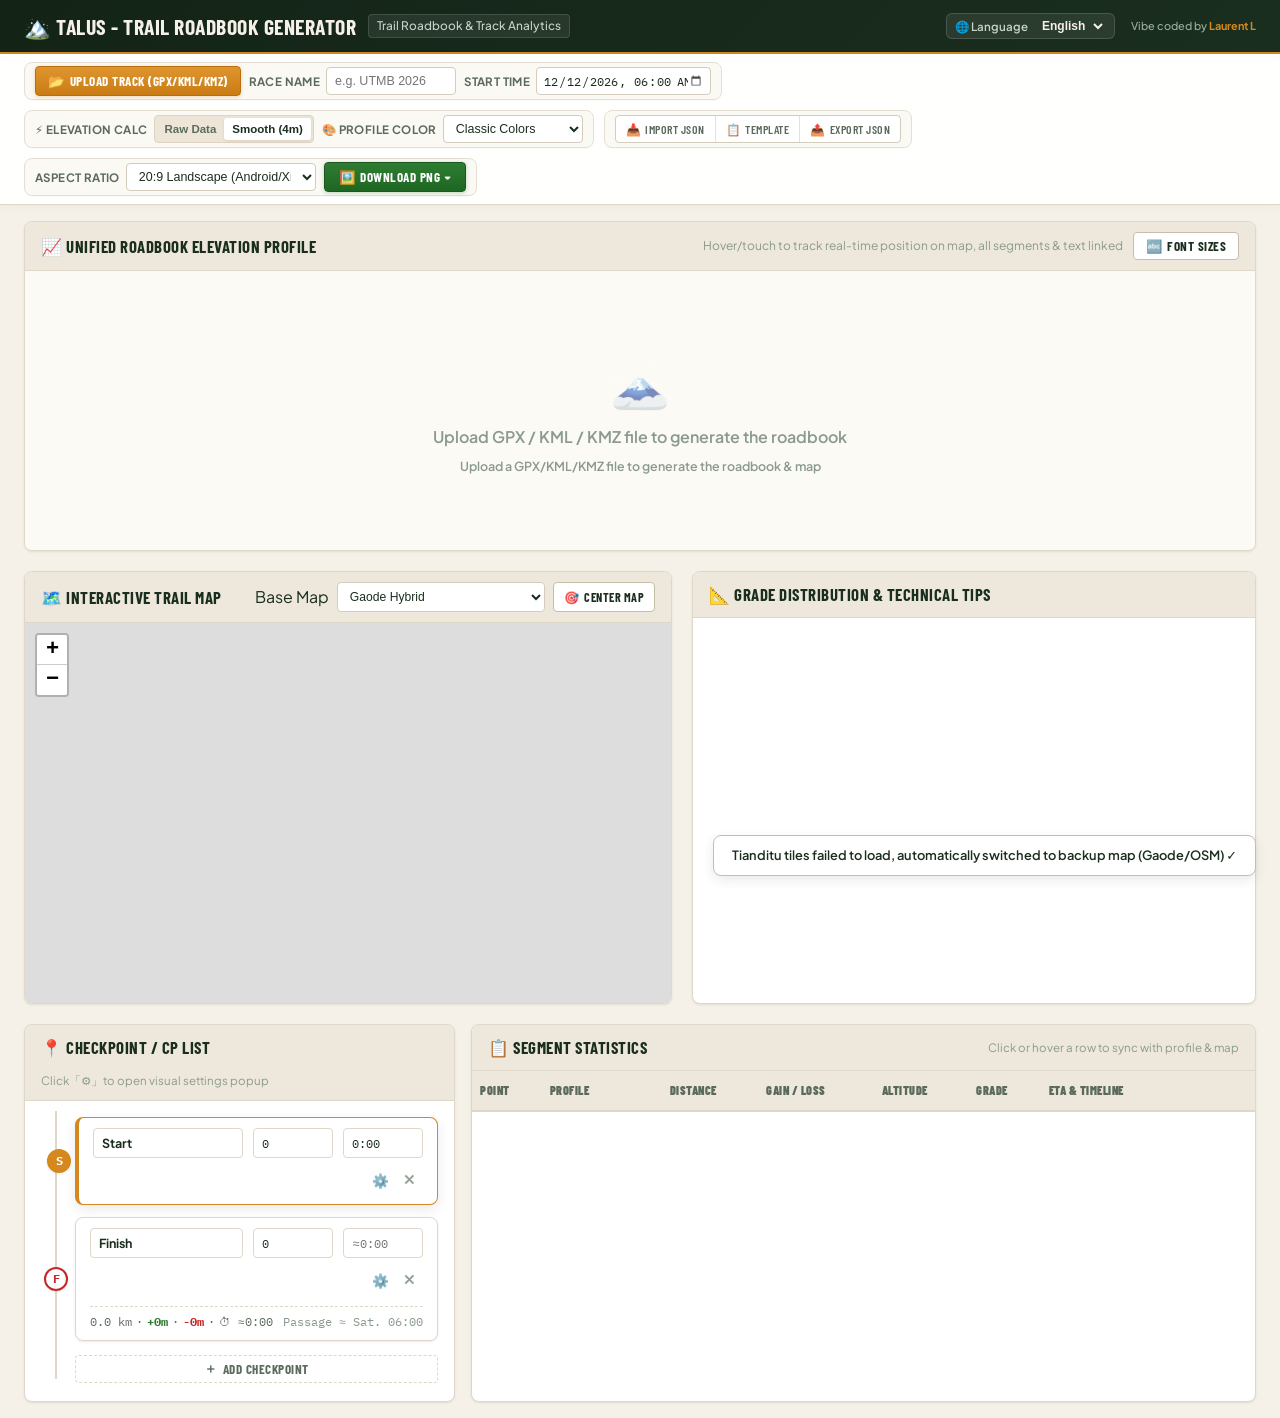
==== commit 3b5c071a: "fix: unify race timing, embed export fonts, fix notes layout and mobile toolbar Self-host the web fo" ====
--- a/index.html
+++ b/index.html
@@ -5,11 +5,9 @@
   <meta name="viewport" content="width=device-width, initial-scale=1.0">
   <title>Talus - Trail Roadbook Generator & Trail Analytics — 越野跑路书与轨迹分析</title>
   <meta name="description" content="Upload GPX/KML/KMZ tracks and create a beautiful interactive trail roadbook with synchronized map, gradient distribution, and segment statistics.">
-  <link rel="preconnect" href="https://fonts.googleapis.com">
-  <link rel="preconnect" href="https://fonts.gstatic.com" crossorigin>
-  <link href="https://fonts.googleapis.com/css2?family=Barlow+Condensed:wght@400;500;600;700;900&family=IBM+Plex+Mono:wght@400;500;600;700&family=Plus+Jakarta+Sans:wght@300;400;500;600;700;800&display=swap" rel="stylesheet">
+  <link rel="stylesheet" href="fonts/fonts.css?v=7.8">
   <link rel="stylesheet" href="css/leaflet.css">
-  <link rel="stylesheet" href="style.css?v=7.7">
+  <link rel="stylesheet" href="style.css?v=7.8">
 </head>
 <body>
 
@@ -42,12 +40,12 @@
 
       <div class="toolbar-item">
         <label class="field-label" for="input-name" data-i18n="raceNameLabel">比赛名称</label>
-        <input type="text" id="input-name" class="input-field" placeholder="e.g. UTMB 2026" style="width:130px">
+        <input type="text" id="input-name" class="input-field input-race-name" placeholder="e.g. UTMB 2026">
       </div>
 
       <div class="toolbar-item">
         <label class="field-label" for="input-start-time" data-i18n="raceStartLabel">出发时间</label>
-        <input type="datetime-local" id="input-start-time" class="input-field input-datetime" style="width: 175px;">
+        <input type="datetime-local" id="input-start-time" class="input-field input-datetime">
       </div>
     </div>
 
@@ -63,7 +61,7 @@
 
       <div class="toolbar-item">
         <label class="field-label" for="select-color-mode" data-i18n="colorModeLabel">🎨 剖面着色</label>
-        <select id="select-color-mode" class="input-field select-color" style="width: 140px;">
+        <select id="select-color-mode" class="input-field select-color">
           <option value="classic" data-i18n="colorModeClassic">经典路书柱条</option>
           <option value="gradient" data-i18n="colorModeGradient">按坡度渐变</option>
           <option value="elevation" data-i18n="colorModeElevation">按海拔渐变</option>
@@ -91,7 +89,7 @@
     <div class="toolbar-cluster cluster-export">
       <div class="toolbar-item">
         <label class="field-label" for="export-ratio" data-i18n="exportRatioLabel">导出比例</label>
-        <select id="export-ratio" class="input-field select-ratio" style="width:190px;">
+        <select id="export-ratio" class="input-field select-ratio">
           <option value="auto" data-i18n="ratioAuto">默认自适应 (无白边)</option>
           <option value="19.5-9" data-i18n="ratio19_5_9">19.5:9横屏（iPhone 17/16）</option>
           <option value="20-9" data-i18n="ratio20_9" selected>20:9（小米、华为、安卓）</option>
@@ -457,13 +455,13 @@
   <!-- ═══ Scripts ═══ -->
   <script src="js/leaflet.js"></script>
   <script src="js/leaflet-custom-headers.js"></script>
-  <script src="js/utils.js?v=7.7"></script>
-  <script src="js/trail-math.js?v=7.7"></script>
-  <script src="js/gpx-parser.js?v=7.7"></script>
-  <script src="js/trail-analysis.js?v=7.7"></script>
-  <script src="js/trail-map.js?v=7.7"></script>
-  <script src="js/profile.js?v=7.7"></script>
-  <script src="js/export.js?v=7.7"></script>
-  <script src="js/app.js?v=7.7"></script>
+  <script src="js/utils.js?v=7.8"></script>
+  <script src="js/trail-math.js?v=7.8"></script>
+  <script src="js/gpx-parser.js?v=7.8"></script>
+  <script src="js/trail-analysis.js?v=7.8"></script>
+  <script src="js/trail-map.js?v=7.8"></script>
+  <script src="js/profile.js?v=7.8"></script>
+  <script src="js/export.js?v=7.8"></script>
+  <script src="js/app.js?v=7.8"></script>
 </body>
 </html>
--- a/fonts/fonts.css
+++ b/fonts/fonts.css
@@ -0,0 +1,207 @@
+/*
+ * Self-hosted web fonts (latin + latin-ext subsets), mirrored from Google Fonts.
+ * Barlow Condensed, IBM Plex Mono and Plus Jakarta Sans are licensed under the
+ * SIL Open Font License 1.1 — see the OFL-*.txt files in this folder.
+ * Self-hosting keeps the page fast where fonts.googleapis.com is unreachable and
+ * lets the PNG exporter inline the same files (see js/export.js).
+ */
+
+/* Barlow Condensed 400 — latin-ext */
+@font-face {
+  font-family: 'Barlow Condensed';
+  font-style: normal;
+  font-weight: 400;
+  font-display: swap;
+  src: url(barlow-condensed-400-latin-ext.woff2) format('woff2');
+  unicode-range: U+0100-02BA, U+02BD-02C5, U+02C7-02CC, U+02CE-02D7, U+02DD-02FF, U+0304, U+0308, U+0329, U+1D00-1DBF, U+1E00-1E9F, U+1EF2-1EFF, U+2020, U+20A0-20AB, U+20AD-20C4, U+2113, U+2C60-2C7F, U+A720-A7FF;
+}
+
+/* Barlow Condensed 400 — latin */
+@font-face {
+  font-family: 'Barlow Condensed';
+  font-style: normal;
+  font-weight: 400;
+  font-display: swap;
+  src: url(barlow-condensed-400-latin.woff2) format('woff2');
+  unicode-range: U+0000-00FF, U+0131, U+0152-0153, U+02BB-02BC, U+02C6, U+02DA, U+02DC, U+0304, U+0308, U+0329, U+2000-206F, U+20AC, U+2122, U+2191, U+2193, U+2212, U+2215, U+FEFF, U+FFFD;
+}
+
+/* Barlow Condensed 500 — latin-ext */
+@font-face {
+  font-family: 'Barlow Condensed';
+  font-style: normal;
+  font-weight: 500;
+  font-display: swap;
+  src: url(barlow-condensed-500-latin-ext.woff2) format('woff2');
+  unicode-range: U+0100-02BA, U+02BD-02C5, U+02C7-02CC, U+02CE-02D7, U+02DD-02FF, U+0304, U+0308, U+0329, U+1D00-1DBF, U+1E00-1E9F, U+1EF2-1EFF, U+2020, U+20A0-20AB, U+20AD-20C4, U+2113, U+2C60-2C7F, U+A720-A7FF;
+}
+
+/* Barlow Condensed 500 — latin */
+@font-face {
+  font-family: 'Barlow Condensed';
+  font-style: normal;
+  font-weight: 500;
+  font-display: swap;
+  src: url(barlow-condensed-500-latin.woff2) format('woff2');
+  unicode-range: U+0000-00FF, U+0131, U+0152-0153, U+02BB-02BC, U+02C6, U+02DA, U+02DC, U+0304, U+0308, U+0329, U+2000-206F, U+20AC, U+2122, U+2191, U+2193, U+2212, U+2215, U+FEFF, U+FFFD;
+}
+
+/* Barlow Condensed 600 — latin-ext */
+@font-face {
+  font-family: 'Barlow Condensed';
+  font-style: normal;
+  font-weight: 600;
+  font-display: swap;
+  src: url(barlow-condensed-600-latin-ext.woff2) format('woff2');
+  unicode-range: U+0100-02BA, U+02BD-02C5, U+02C7-02CC, U+02CE-02D7, U+02DD-02FF, U+0304, U+0308, U+0329, U+1D00-1DBF, U+1E00-1E9F, U+1EF2-1EFF, U+2020, U+20A0-20AB, U+20AD-20C4, U+2113, U+2C60-2C7F, U+A720-A7FF;
+}
+
+/* Barlow Condensed 600 — latin */
+@font-face {
+  font-family: 'Barlow Condensed';
+  font-style: normal;
+  font-weight: 600;
+  font-display: swap;
+  src: url(barlow-condensed-600-latin.woff2) format('woff2');
+  unicode-range: U+0000-00FF, U+0131, U+0152-0153, U+02BB-02BC, U+02C6, U+02DA, U+02DC, U+0304, U+0308, U+0329, U+2000-206F, U+20AC, U+2122, U+2191, U+2193, U+2212, U+2215, U+FEFF, U+FFFD;
+}
+
+/* Barlow Condensed 700 — latin-ext */
+@font-face {
+  font-family: 'Barlow Condensed';
+  font-style: normal;
+  font-weight: 700;
+  font-display: swap;
+  src: url(barlow-condensed-700-latin-ext.woff2) format('woff2');
+  unicode-range: U+0100-02BA, U+02BD-02C5, U+02C7-02CC, U+02CE-02D7, U+02DD-02FF, U+0304, U+0308, U+0329, U+1D00-1DBF, U+1E00-1E9F, U+1EF2-1EFF, U+2020, U+20A0-20AB, U+20AD-20C4, U+2113, U+2C60-2C7F, U+A720-A7FF;
+}
+
+/* Barlow Condensed 700 — latin */
+@font-face {
+  font-family: 'Barlow Condensed';
+  font-style: normal;
+  font-weight: 700;
+  font-display: swap;
+  src: url(barlow-condensed-700-latin.woff2) format('woff2');
+  unicode-range: U+0000-00FF, U+0131, U+0152-0153, U+02BB-02BC, U+02C6, U+02DA, U+02DC, U+0304, U+0308, U+0329, U+2000-206F, U+20AC, U+2122, U+2191, U+2193, U+2212, U+2215, U+FEFF, U+FFFD;
+}
+
+/* Barlow Condensed 900 — latin-ext */
+@font-face {
+  font-family: 'Barlow Condensed';
+  font-style: normal;
+  font-weight: 900;
+  font-display: swap;
+  src: url(barlow-condensed-900-latin-ext.woff2) format('woff2');
+  unicode-range: U+0100-02BA, U+02BD-02C5, U+02C7-02CC, U+02CE-02D7, U+02DD-02FF, U+0304, U+0308, U+0329, U+1D00-1DBF, U+1E00-1E9F, U+1EF2-1EFF, U+2020, U+20A0-20AB, U+20AD-20C4, U+2113, U+2C60-2C7F, U+A720-A7FF;
+}
+
+/* Barlow Condensed 900 — latin */
+@font-face {
+  font-family: 'Barlow Condensed';
+  font-style: normal;
+  font-weight: 900;
+  font-display: swap;
+  src: url(barlow-condensed-900-latin.woff2) format('woff2');
+  unicode-range: U+0000-00FF, U+0131, U+0152-0153, U+02BB-02BC, U+02C6, U+02DA, U+02DC, U+0304, U+0308, U+0329, U+2000-206F, U+20AC, U+2122, U+2191, U+2193, U+2212, U+2215, U+FEFF, U+FFFD;
+}
+
+/* IBM Plex Mono 400 — latin-ext */
+@font-face {
+  font-family: 'IBM Plex Mono';
+  font-style: normal;
+  font-weight: 400;
+  font-display: swap;
+  src: url(ibm-plex-mono-400-latin-ext.woff2) format('woff2');
+  unicode-range: U+0100-02BA, U+02BD-02C5, U+02C7-02CC, U+02CE-02D7, U+02DD-02FF, U+0304, U+0308, U+0329, U+1D00-1DBF, U+1E00-1E9F, U+1EF2-1EFF, U+2020, U+20A0-20AB, U+20AD-20C4, U+2113, U+2C60-2C7F, U+A720-A7FF;
+}
+
+/* IBM Plex Mono 400 — latin */
+@font-face {
+  font-family: 'IBM Plex Mono';
+  font-style: normal;
+  font-weight: 400;
+  font-display: swap;
+  src: url(ibm-plex-mono-400-latin.woff2) format('woff2');
+  unicode-range: U+0000-00FF, U+0131, U+0152-0153, U+02BB-02BC, U+02C6, U+02DA, U+02DC, U+0304, U+0308, U+0329, U+2000-206F, U+20AC, U+2122, U+2191, U+2193, U+2212, U+2215, U+FEFF, U+FFFD;
+}
+
+/* IBM Plex Mono 500 — latin-ext */
+@font-face {
+  font-family: 'IBM Plex Mono';
+  font-style: normal;
+  font-weight: 500;
+  font-display: swap;
+  src: url(ibm-plex-mono-500-latin-ext.woff2) format('woff2');
+  unicode-range: U+0100-02BA, U+02BD-02C5, U+02C7-02CC, U+02CE-02D7, U+02DD-02FF, U+0304, U+0308, U+0329, U+1D00-1DBF, U+1E00-1E9F, U+1EF2-1EFF, U+2020, U+20A0-20AB, U+20AD-20C4, U+2113, U+2C60-2C7F, U+A720-A7FF;
+}
+
+/* IBM Plex Mono 500 — latin */
+@font-face {
+  font-family: 'IBM Plex Mono';
+  font-style: normal;
+  font-weight: 500;
+  font-display: swap;
+  src: url(ibm-plex-mono-500-latin.woff2) format('woff2');
+  unicode-range: U+0000-00FF, U+0131, U+0152-0153, U+02BB-02BC, U+02C6, U+02DA, U+02DC, U+0304, U+0308, U+0329, U+2000-206F, U+20AC, U+2122, U+2191, U+2193, U+2212, U+2215, U+FEFF, U+FFFD;
+}
+
+/* IBM Plex Mono 600 — latin-ext */
+@font-face {
+  font-family: 'IBM Plex Mono';
+  font-style: normal;
+  font-weight: 600;
+  font-display: swap;
+  src: url(ibm-plex-mono-600-latin-ext.woff2) format('woff2');
+  unicode-range: U+0100-02BA, U+02BD-02C5, U+02C7-02CC, U+02CE-02D7, U+02DD-02FF, U+0304, U+0308, U+0329, U+1D00-1DBF, U+1E00-1E9F, U+1EF2-1EFF, U+2020, U+20A0-20AB, U+20AD-20C4, U+2113, U+2C60-2C7F, U+A720-A7FF;
+}
+
+/* IBM Plex Mono 600 — latin */
+@font-face {
+  font-family: 'IBM Plex Mono';
+  font-style: normal;
+  font-weight: 600;
+  font-display: swap;
+  src: url(ibm-plex-mono-600-latin.woff2) format('woff2');
+  unicode-range: U+0000-00FF, U+0131, U+0152-0153, U+02BB-02BC, U+02C6, U+02DA, U+02DC, U+0304, U+0308, U+0329, U+2000-206F, U+20AC, U+2122, U+2191, U+2193, U+2212, U+2215, U+FEFF, U+FFFD;
+}
+
+/* IBM Plex Mono 700 — latin-ext */
+@font-face {
+  font-family: 'IBM Plex Mono';
+  font-style: normal;
+  font-weight: 700;
+  font-display: swap;
+  src: url(ibm-plex-mono-700-latin-ext.woff2) format('woff2');
+  unicode-range: U+0100-02BA, U+02BD-02C5, U+02C7-02CC, U+02CE-02D7, U+02DD-02FF, U+0304, U+0308, U+0329, U+1D00-1DBF, U+1E00-1E9F, U+1EF2-1EFF, U+2020, U+20A0-20AB, U+20AD-20C4, U+2113, U+2C60-2C7F, U+A720-A7FF;
+}
+
+/* IBM Plex Mono 700 — latin */
+@font-face {
+  font-family: 'IBM Plex Mono';
+  font-style: normal;
+  font-weight: 700;
+  font-display: swap;
+  src: url(ibm-plex-mono-700-latin.woff2) format('woff2');
+  unicode-range: U+0000-00FF, U+0131, U+0152-0153, U+02BB-02BC, U+02C6, U+02DA, U+02DC, U+0304, U+0308, U+0329, U+2000-206F, U+20AC, U+2122, U+2191, U+2193, U+2212, U+2215, U+FEFF, U+FFFD;
+}
+
+/* Plus Jakarta Sans 300 800 — latin-ext */
+@font-face {
+  font-family: 'Plus Jakarta Sans';
+  font-style: normal;
+  font-weight: 300 800;
+  font-display: swap;
+  src: url(plus-jakarta-sans-variable-latin-ext.woff2) format('woff2');
+  unicode-range: U+0100-02BA, U+02BD-02C5, U+02C7-02CC, U+02CE-02D7, U+02DD-02FF, U+0304, U+0308, U+0329, U+1D00-1DBF, U+1E00-1E9F, U+1EF2-1EFF, U+2020, U+20A0-20AB, U+20AD-20C4, U+2113, U+2C60-2C7F, U+A720-A7FF;
+}
+
+/* Plus Jakarta Sans 300 800 — latin */
+@font-face {
+  font-family: 'Plus Jakarta Sans';
+  font-style: normal;
+  font-weight: 300 800;
+  font-display: swap;
+  src: url(plus-jakarta-sans-variable-latin.woff2) format('woff2');
+  unicode-range: U+0000-00FF, U+0131, U+0152-0153, U+02BB-02BC, U+02C6, U+02DA, U+02DC, U+0304, U+0308, U+0329, U+2000-206F, U+20AC, U+2122, U+2191, U+2193, U+2212, U+2215, U+FEFF, U+FFFD;
+}
--- a/style.css
+++ b/style.css
@@ -197,6 +197,10 @@
   transition: all 0.2s ease;
   box-sizing: border-box;
 }
+.input-race-name { width: 130px; }
+.input-datetime  { width: 175px; }
+.select-color    { width: 140px; }
+.select-ratio    { width: 190px; }
 input[type="datetime-local"].input-field {
   padding: 3px 6px;
   font-family: var(--font-mono), 'IBM Plex Mono', monospace;
@@ -239,6 +243,7 @@
   height: 22px;
   display: inline-flex;
   align-items: center;
+  white-space: nowrap;
 }
 .unit-toggle-btn.active {
   background: #ffffff;
@@ -1249,3 +1254,21 @@
   .modal-form-grid { grid-template-columns: 1fr; }
   .poi-texts-grid-horizontal { grid-template-columns: 1fr; }
 }
+/* Phones: stack the toolbar clusters full-width and let inputs shrink instead of overflowing */
+@media (max-width: 640px) {
+  .page-header { flex-wrap: wrap; gap: 8px 12px; }
+  .header-brand { flex-wrap: wrap; gap: 4px 10px; }
+  .page-header h1 { font-size: 1.1rem; }
+  .header-right { gap: 10px; }
+  .toolbar { position: static; }
+  .toolbar-cluster {
+    width: 100%;
+    height: auto;
+    min-height: 38px;
+    flex-wrap: wrap;
+    padding: 6px 10px;
+  }
+  .toolbar-item { flex: 1 1 auto; min-width: 0; }
+  .toolbar-item .input-field { flex: 1 1 auto; min-width: 0; width: auto; }
+  .btn { white-space: nowrap; }
+}
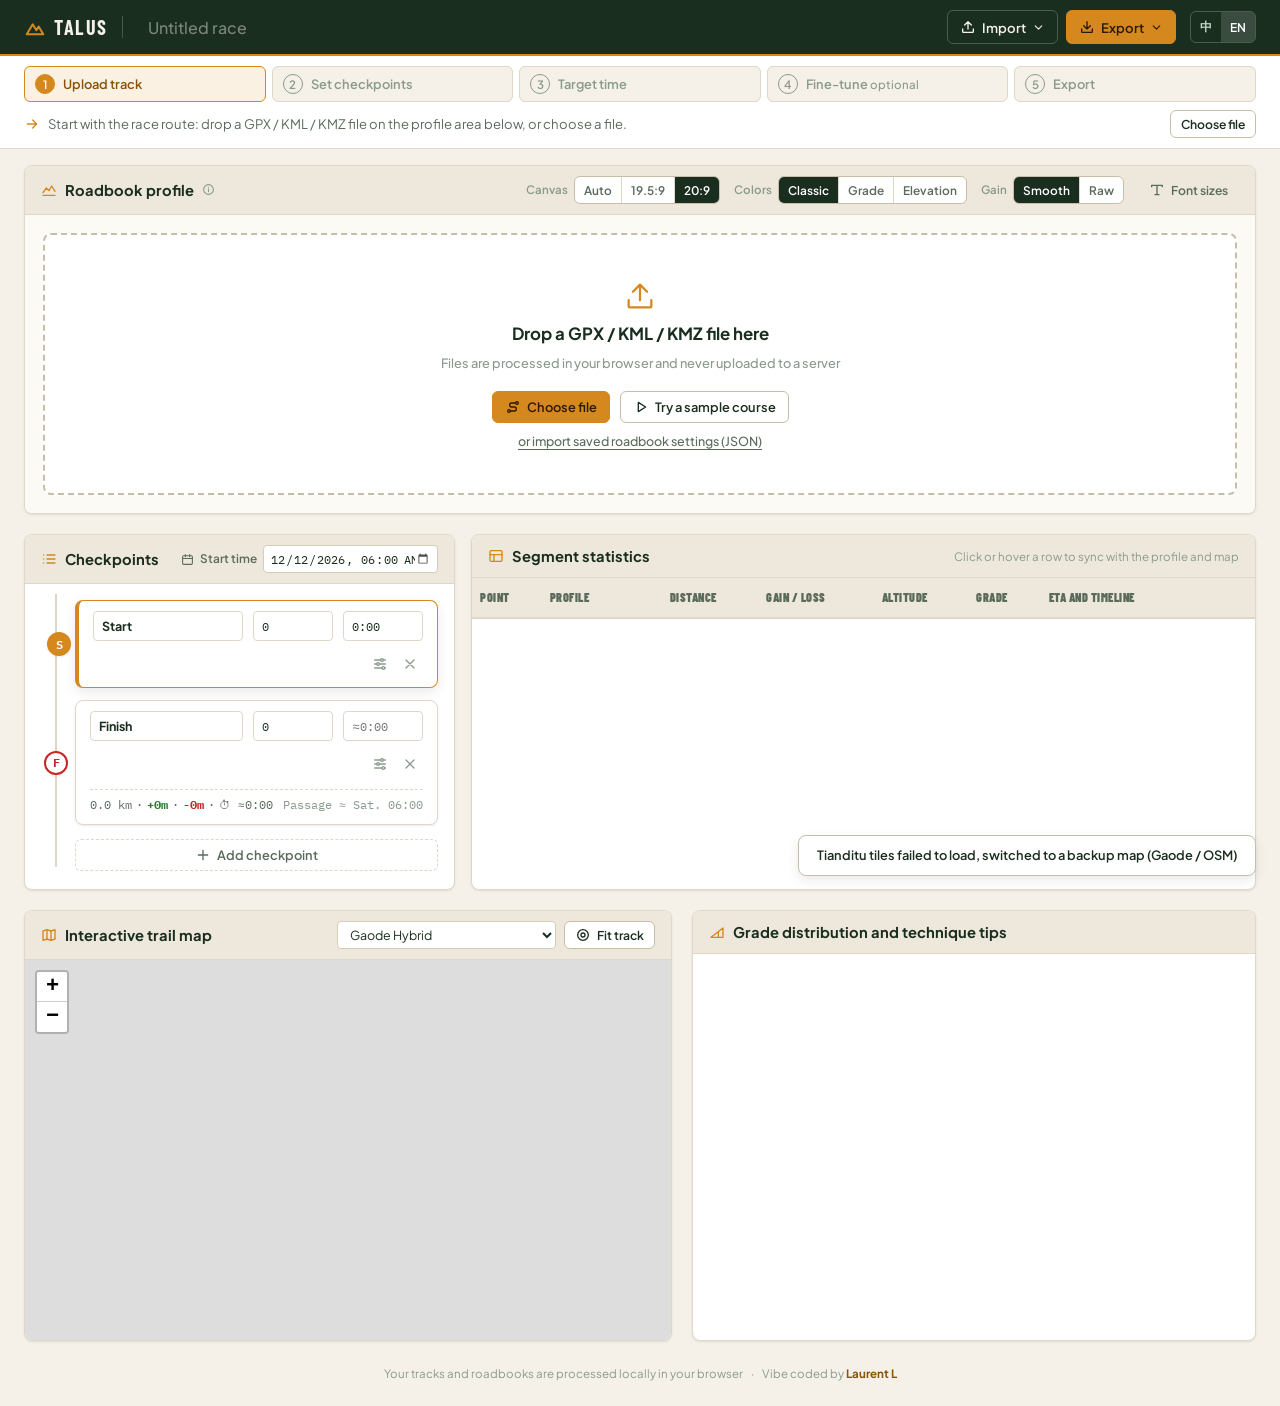
==== commit e5204d3b: "feat(ui): one-row app bar, workflow step bar and drag-and-drop start Make the page tell new users wh" ====
--- a/index.html
+++ b/index.html
@@ -5,198 +5,206 @@
   <meta name="viewport" content="width=device-width, initial-scale=1.0">
   <title>Talus - Trail Roadbook Generator & Trail Analytics — 越野跑路书与轨迹分析</title>
   <meta name="description" content="Upload GPX/KML/KMZ tracks and create a beautiful interactive trail roadbook with synchronized map, gradient distribution, and segment statistics.">
-  <link rel="stylesheet" href="fonts/fonts.css?v=7.8">
+  <link rel="stylesheet" href="fonts/fonts.css?v=7.9">
   <link rel="stylesheet" href="css/leaflet.css">
-  <link rel="stylesheet" href="style.css?v=7.8">
+  <link rel="stylesheet" href="style.css?v=7.9">
 </head>
 <body>
 
-  <!-- ═══ Page Header ═══ -->
-  <header class="page-header">
-    <div class="header-brand">
-      <h1 data-i18n="pageTitle">🏔️ Talus - Trail Roadbook Generator</h1>
-      <span class="subtitle" data-i18n="headerSubtitle">越野跑路书与轨迹分析</span>
+  <!-- ═══ Icon sprite (24×24 line icons, stroke = currentColor) ═══ -->
+  <svg xmlns="http://www.w3.org/2000/svg" style="display:none">
+    <symbol id="i-mountain" viewBox="0 0 24 24"><path d="M3 20l6.5-11 4 6.5 2.5-4L21 20z"/></symbol>
+    <symbol id="i-upload" viewBox="0 0 24 24"><path d="M12 15V4M7 9l5-5 5 5M4 15v4a1 1 0 0 0 1 1h14a1 1 0 0 0 1-1v-4"/></symbol>
+    <symbol id="i-download" viewBox="0 0 24 24"><path d="M12 4v11M7 10l5 5 5-5M4 15v4a1 1 0 0 0 1 1h14a1 1 0 0 0 1-1v-4"/></symbol>
+    <symbol id="i-chevron-down" viewBox="0 0 24 24"><path d="M6 9l6 6 6-6"/></symbol>
+    <symbol id="i-route" viewBox="0 0 24 24"><circle cx="6" cy="18" r="2"/><circle cx="18" cy="6" r="2"/><path d="M8 18h6a3 3 0 0 0 0-6h-4a3 3 0 0 1 0-6h6"/></symbol>
+    <symbol id="i-file" viewBox="0 0 24 24"><path d="M14 3H7a2 2 0 0 0-2 2v14a2 2 0 0 0 2 2h10a2 2 0 0 0 2-2V8z"/><path d="M14 3v5h5"/></symbol>
+    <symbol id="i-image" viewBox="0 0 24 24"><rect x="3" y="4" width="18" height="16" rx="2"/><circle cx="9" cy="10" r="2"/><path d="M21 16l-5-5-9 9"/></symbol>
+    <symbol id="i-chart" viewBox="0 0 24 24"><path d="M3 20h18"/><path d="M3 16l5-7 4 4 4-7 5 8"/></symbol>
+    <symbol id="i-list" viewBox="0 0 24 24"><path d="M9 6h12M9 12h12M9 18h12M4 6h.01M4 12h.01M4 18h.01"/></symbol>
+    <symbol id="i-table" viewBox="0 0 24 24"><rect x="3" y="4" width="18" height="16" rx="2"/><path d="M3 10h18M9 10v10"/></symbol>
+    <symbol id="i-map" viewBox="0 0 24 24"><path d="M9 4L3 6v14l6-2 6 2 6-2V4l-6 2z"/><path d="M9 4v14M15 6v14"/></symbol>
+    <symbol id="i-slope" viewBox="0 0 24 24"><path d="M3 20L21 6v14z"/><path d="M14 20v-8"/></symbol>
+    <symbol id="i-type" viewBox="0 0 24 24"><path d="M4 7V5h16v2M9 19h6M12 5v14"/></symbol>
+    <symbol id="i-target" viewBox="0 0 24 24"><circle cx="12" cy="12" r="8"/><circle cx="12" cy="12" r="3"/></symbol>
+    <symbol id="i-sliders" viewBox="0 0 24 24"><path d="M4 6h9M17 6h3M4 12h3M11 12h9M4 18h11M19 18h1"/><circle cx="15" cy="6" r="2"/><circle cx="9" cy="12" r="2"/><circle cx="17" cy="18" r="2"/></symbol>
+    <symbol id="i-x" viewBox="0 0 24 24"><path d="M6 6l12 12M18 6L6 18"/></symbol>
+    <symbol id="i-plus" viewBox="0 0 24 24"><path d="M12 5v14M5 12h14"/></symbol>
+    <symbol id="i-check" viewBox="0 0 24 24"><path d="M5 12l5 5 9-10"/></symbol>
+    <symbol id="i-calendar" viewBox="0 0 24 24"><rect x="3" y="5" width="18" height="16" rx="2"/><path d="M3 10h18M8 3v4M16 3v4"/></symbol>
+    <symbol id="i-flag" viewBox="0 0 24 24"><path d="M5 21V4M5 4h11l-2 4 2 4H5"/></symbol>
+    <symbol id="i-lock" viewBox="0 0 24 24"><rect x="5" y="11" width="14" height="10" rx="2"/><path d="M8 11V7a4 4 0 0 1 8 0v4"/></symbol>
+    <symbol id="i-unlock" viewBox="0 0 24 24"><rect x="5" y="11" width="14" height="10" rx="2"/><path d="M8 11V7a4 4 0 0 1 7.5-2"/></symbol>
+    <symbol id="i-info" viewBox="0 0 24 24"><circle cx="12" cy="12" r="9"/><path d="M12 11v5M12 8h.01"/></symbol>
+    <symbol id="i-arrow-right" viewBox="0 0 24 24"><path d="M5 12h14M13 6l6 6-6 6"/></symbol>
+    <symbol id="i-play" viewBox="0 0 24 24"><path d="M8 5l11 7-11 7z"/></symbol>
+  </svg>
+
+  <!-- ═══ App bar: brand, race name, import / export, language ═══ -->
+  <header class="app-bar" id="app-bar">
+    <div class="app-bar-left">
+      <span class="brand">
+        <svg class="icon brand-icon" aria-hidden="true"><use href="#i-mountain"/></svg>
+        <span class="brand-name">Talus</span>
+      </span>
+      <span class="app-bar-divider" aria-hidden="true"></span>
+      <input type="text" id="input-name" class="race-name-input" placeholder="未命名赛事" data-i18n-placeholder="raceNamePlaceholder" aria-label="比赛名称" data-i18n-aria="raceNameLabel" maxlength="80">
     </div>
-    <div class="header-right">
-      <div class="header-lang-group">
-        <label class="header-label" for="select-lang" data-i18n="languageLabel">🌐 语言</label>
-        <select id="select-lang" class="header-select">
-          <option value="zh">中文</option>
-          <option value="en">English</option>
-        </select>
-      </div>
-      <span class="header-credit"><span data-i18n="vibeCodedBy">Vibe coded by</span> <strong style="color: var(--accent);">Laurent L</strong></span>
+
+    <div class="app-bar-right">
+      <div class="dropdown" id="import-dropdown">
+        <button type="button" class="bar-btn" id="btn-import-menu" aria-haspopup="true" aria-expanded="false">
+          <svg class="icon" aria-hidden="true"><use href="#i-upload"/></svg>
+          <span class="bar-btn-label" data-i18n="importMenu">导入</span>
+          <svg class="icon icon-sm" aria-hidden="true"><use href="#i-chevron-down"/></svg>
+        </button>
+        <div class="dropdown-menu" id="import-menu" role="menu">
+          <button type="button" role="menuitem" id="btn-gpx">
+            <svg class="icon" aria-hidden="true"><use href="#i-route"/></svg>
+            <span data-i18n="uploadTrack">上传轨迹文件</span><small>GPX · KML · KMZ</small>
+          </button>
+          <button type="button" role="menuitem" id="btn-import">
+            <svg class="icon" aria-hidden="true"><use href="#i-file"/></svg>
+            <span data-i18n="importJson">导入路书配置</span><small>JSON</small>
+          </button>
+          <div class="menu-sep"></div>
+          <button type="button" role="menuitem" id="btn-template-json" class="menu-item-muted">
+            <svg class="icon" aria-hidden="true"><use href="#i-download"/></svg>
+            <span data-i18n="downloadTemplate">下载配置模板</span>
+          </button>
+        </div>
+      </div>
+      <input type="file" id="input-gpx" accept=".gpx,.kml,.kmz" class="hidden">
+      <input type="file" id="input-json" accept=".json" class="hidden">
+
+      <div class="dropdown" id="export-dropdown">
+        <button type="button" class="bar-btn bar-btn-primary" id="btn-export-img" aria-haspopup="true" aria-expanded="false">
+          <svg class="icon" aria-hidden="true"><use href="#i-download"/></svg>
+          <span class="bar-btn-label" data-i18n="exportMenu">导出</span>
+          <svg class="icon icon-sm" aria-hidden="true"><use href="#i-chevron-down"/></svg>
+        </button>
+        <div class="dropdown-menu" id="export-menu" role="menu">
+          <div class="menu-label" data-i18n="exportPngLabel">PNG 路书图片</div>
+          <button type="button" role="menuitem" data-scale="1">
+            <svg class="icon" aria-hidden="true"><use href="#i-image"/></svg>
+            <span data-i18n="scale1">标准 1×</span>
+          </button>
+          <button type="button" role="menuitem" data-scale="2">
+            <svg class="icon" aria-hidden="true"><use href="#i-image"/></svg>
+            <span data-i18n="scale2">高清 2×</span><small data-i18n="scale2Tag">推荐</small>
+          </button>
+          <button type="button" role="menuitem" data-scale="3">
+            <svg class="icon" aria-hidden="true"><use href="#i-image"/></svg>
+            <span data-i18n="scale3">超清 3×</span><small data-i18n="scale3Tag">打印</small>
+          </button>
+          <div class="menu-sep"></div>
+          <button type="button" role="menuitem" id="btn-export-json">
+            <svg class="icon" aria-hidden="true"><use href="#i-file"/></svg>
+            <span data-i18n="exportJson">导出路书配置</span><small>JSON</small>
+          </button>
+        </div>
+      </div>
+
+      <div class="lang-toggle" role="group" aria-label="Language">
+        <button type="button" data-lang="zh">中</button>
+        <button type="button" data-lang="en">EN</button>
+      </div>
     </div>
   </header>
 
-  <!-- ═══ Toolbar ═══ -->
-  <div class="toolbar" id="toolbar">
-    <!-- Cluster 1: Track Upload & Event -->
-    <div class="toolbar-cluster cluster-track">
-      <button class="btn btn-primary btn-upload" id="btn-gpx" title="Upload GPX / KML / KMZ file" data-i18n-title="uploadTrackTitle">
-        <span class="icon">📂</span> <span data-i18n="uploadTrack">上传轨迹 (GPX/KML/KMZ)</span>
-      </button>
-      <input type="file" id="input-gpx" accept=".gpx,.kml,.kmz" class="hidden">
-
-      <div class="toolbar-item">
-        <label class="field-label" for="input-name" data-i18n="raceNameLabel">比赛名称</label>
-        <input type="text" id="input-name" class="input-field input-race-name" placeholder="e.g. UTMB 2026">
-      </div>
-
-      <div class="toolbar-item">
-        <label class="field-label" for="input-start-time" data-i18n="raceStartLabel">出发时间</label>
-        <input type="datetime-local" id="input-start-time" class="input-field input-datetime">
-      </div>
+  <!-- ═══ Step bar: shows where the user is in the workflow ═══ -->
+  <nav class="step-bar" id="step-bar" aria-label="Steps">
+    <ol class="step-list">
+      <li><button type="button" class="step" data-step="1"><span class="step-num">1</span><span class="step-label" data-i18n="step1">上传轨迹</span></button></li>
+      <li><button type="button" class="step" data-step="2"><span class="step-num">2</span><span class="step-label" data-i18n="step2">设置 CP</span></button></li>
+      <li><button type="button" class="step" data-step="3"><span class="step-num">3</span><span class="step-label" data-i18n="step3">目标时间</span></button></li>
+      <li><button type="button" class="step" data-step="4"><span class="step-num">4</span><span class="step-label"><span data-i18n="step4">微调分段</span> <span class="step-optional" data-i18n="stepOptional">可选</span></span></button></li>
+      <li><button type="button" class="step" data-step="5"><span class="step-num">5</span><span class="step-label" data-i18n="step5">导出路书</span></button></li>
+    </ol>
+    <div class="step-hint" id="step-hint">
+      <svg class="icon" aria-hidden="true"><use href="#i-arrow-right"/></svg>
+      <span id="step-hint-text"></span>
+      <button type="button" class="btn btn-sm" id="step-hint-action"></button>
     </div>
-
-    <!-- Cluster 2: Profile Mode & Color -->
-    <div class="toolbar-cluster cluster-profile">
-      <div class="toolbar-item">
-        <label class="field-label" data-i18n="elevCalcModeLabel">⚡ 爬升计算</label>
-        <div class="unit-toggle-group">
-          <button class="unit-toggle-btn" id="btn-elev-raw" data-i18n="elevModeRaw">原始数据</button>
-          <button class="unit-toggle-btn active" id="btn-elev-smooth" data-i18n="elevModeSmooth">平滑 (4m)</button>
-        </div>
-      </div>
-
-      <div class="toolbar-item">
-        <label class="field-label" for="select-color-mode" data-i18n="colorModeLabel">🎨 剖面着色</label>
-        <select id="select-color-mode" class="input-field select-color">
-          <option value="classic" data-i18n="colorModeClassic">经典路书柱条</option>
-          <option value="gradient" data-i18n="colorModeGradient">按坡度渐变</option>
-          <option value="elevation" data-i18n="colorModeElevation">按海拔渐变</option>
-        </select>
-      </div>
-    </div>
-
-    <!-- Cluster 3: JSON Config Management -->
-    <div class="toolbar-cluster cluster-json">
-      <div class="btn-group-segmented">
-        <button class="btn btn-sm" id="btn-import" title="Import checkpoint data from JSON" data-i18n-title="importJsonTitle">
-          <span class="icon">📥</span> <span data-i18n="importJson">导入 JSON</span>
-        </button>
-        <input type="file" id="input-json" accept=".json" class="hidden">
-        <button class="btn btn-sm" id="btn-template-json" title="Download JSON configuration template" data-i18n-title="downloadTemplateTitle">
-          <span class="icon">📋</span> <span data-i18n="downloadTemplate">下载模板</span>
-        </button>
-        <button class="btn btn-sm" id="btn-export-json" title="Export checkpoint data as JSON" data-i18n-title="exportJsonTitle">
-          <span class="icon">📤</span> <span data-i18n="exportJson">导出 JSON</span>
-        </button>
-      </div>
-    </div>
-
-    <!-- Cluster 4: Export & Download -->
-    <div class="toolbar-cluster cluster-export">
-      <div class="toolbar-item">
-        <label class="field-label" for="export-ratio" data-i18n="exportRatioLabel">导出比例</label>
-        <select id="export-ratio" class="input-field select-ratio">
-          <option value="auto" data-i18n="ratioAuto">默认自适应 (无白边)</option>
-          <option value="19.5-9" data-i18n="ratio19_5_9">19.5:9横屏（iPhone 17/16）</option>
-          <option value="20-9" data-i18n="ratio20_9" selected>20:9（小米、华为、安卓）</option>
-        </select>
-      </div>
-
-      <div class="dropdown" id="export-dropdown">
-        <button class="btn btn-primary btn-download" id="btn-export-img">
-          <span class="icon">🖼️</span> <span data-i18n="downloadPng">下载图片 ▾</span>
-        </button>
-        <div class="dropdown-menu" id="export-menu">
-          <button data-scale="1" data-i18n="scale1">1× 标准分辨率</button>
-          <button data-scale="2" data-i18n="scale2">2× 高清 (推荐)</button>
-          <button data-scale="3" data-i18n="scale3">3× 超高清 (打印)</button>
-        </div>
-      </div>
-    </div>
-  </div>
-
-  <!-- ═══ Main 3-Zone Stack Layout ═══ -->
-  <div class="main-layout">
-    
-    <!-- ═════════════════════════════════════════════════════════════════════
-         区域 1（核心主视区）：统一的路书高程剖面图 (全宽展示)
-         ═════════════════════════════════════════════════════════════════════ -->
-    <section class="panel-card zone-1-container">
+  </nav>
+
+  <!-- ═══ Main layout, ordered like the workflow: profile → plan → analysis ═══ -->
+  <main class="main-layout">
+
+    <!-- 路书剖面 (steps 1–2) -->
+    <section class="panel-card zone-1-container" id="section-profile">
       <div class="panel-card-header">
-        <h3><span data-i18n="zone1Title">📈 统一路书高程剖面图 (Unified Roadbook Profile)</span></h3>
-        <div style="display: flex; align-items: center; gap: 10px; flex-wrap: wrap;">
-          <span style="font-size:0.75rem; color:var(--text-muted);" data-i18n="zone1Tip">鼠标或手指滑动可实时在地图上追踪位置，分段及文字直接联动</span>
-          <button class="btn btn-sm" id="btn-open-font-sizes" title="配置各元素字号大小" data-i18n-title="btnFontSizesTitle">
-            <span class="icon">🔤</span> <span data-i18n="btnFontSizes">字号设置</span>
+        <h3>
+          <svg class="icon" aria-hidden="true"><use href="#i-chart"/></svg>
+          <span data-i18n="zone1Title">路书剖面</span>
+          <span class="info-tip" title="" data-i18n-title="zone1Tip"><svg class="icon icon-sm" aria-hidden="true"><use href="#i-info"/></svg></span>
+        </h3>
+        <div class="view-controls">
+          <div class="view-control">
+            <span class="view-label" data-i18n="canvasLabel">画布</span>
+            <div class="seg-control" id="ratio-control">
+              <button type="button" data-ratio="auto" data-i18n="ratioAuto">自适应</button>
+              <button type="button" data-ratio="19.5-9" data-i18n-title="ratio19_5_9Title">19.5:9</button>
+              <button type="button" data-ratio="20-9" data-i18n-title="ratio20_9Title">20:9</button>
+            </div>
+          </div>
+          <div class="view-control">
+            <span class="view-label" data-i18n="colorModeLabel">着色</span>
+            <div class="seg-control" id="color-mode-control">
+              <button type="button" data-color-mode="classic" data-i18n="colorModeClassic">经典</button>
+              <button type="button" data-color-mode="gradient" data-i18n="colorModeGradient">坡度</button>
+              <button type="button" data-color-mode="elevation" data-i18n="colorModeElevation">海拔</button>
+            </div>
+          </div>
+          <div class="view-control">
+            <span class="view-label" data-i18n="elevCalcModeLabel">爬升</span>
+            <div class="seg-control">
+              <button type="button" id="btn-elev-smooth" class="active" data-i18n="elevModeSmooth" data-i18n-title="elevModeSmoothTitle">平滑</button>
+              <button type="button" id="btn-elev-raw" data-i18n="elevModeRaw" data-i18n-title="elevModeRawTitle">原始</button>
+            </div>
+          </div>
+          <button type="button" class="btn btn-sm btn-ghost" id="btn-open-font-sizes" title="配置各元素字号大小" data-i18n-title="btnFontSizesTitle">
+            <svg class="icon" aria-hidden="true"><use href="#i-type"/></svg>
+            <span data-i18n="btnFontSizes">字号</span>
           </button>
         </div>
       </div>
 
       <div class="profile-main-layout">
-        <!-- SVG Roadbook Profile Container -->
         <div class="profile-wrapper" id="profile-container">
-          <div class="profile-placeholder" id="profile-placeholder">
-            <div class="big-icon">🗻</div>
-            <div data-i18n="placeholderText">上传 GPX / KML / KMZ 文件以生成高程剖面路书</div>
-            <div style="font-size:0.78rem; color:var(--text-muted);" data-i18n="placeholderTextSub">Upload a GPX/KML/KMZ file to generate the roadbook & map</div>
+          <div class="profile-placeholder drop-zone" id="profile-placeholder">
+            <svg class="icon drop-icon" aria-hidden="true"><use href="#i-upload"/></svg>
+            <div class="drop-title" data-i18n="dropTitle">把 GPX / KML / KMZ 文件拖到这里</div>
+            <div class="drop-sub" data-i18n="dropSub">文件只在你的浏览器里处理，不会上传到任何服务器</div>
+            <div class="drop-actions">
+              <button type="button" class="btn btn-primary" id="btn-drop-choose">
+                <svg class="icon" aria-hidden="true"><use href="#i-route"/></svg>
+                <span data-i18n="dropChoose">选择文件</span>
+              </button>
+              <button type="button" class="btn" id="btn-load-sample">
+                <svg class="icon" aria-hidden="true"><use href="#i-play"/></svg>
+                <span data-i18n="loadSample">用示例赛道试一试</span>
+              </button>
+            </div>
+            <button type="button" class="link-btn" id="btn-drop-import-json" data-i18n="dropImportJson">或导入已保存的路书配置 (JSON)</button>
           </div>
         </div>
       </div>
     </section>
 
-    <!-- ═════════════════════════════════════════════════════════════════════
-         区域 2（区域1下方，左右分栏）：左侧交互式地图 | 右侧坡度分布与技术要点
-         ═════════════════════════════════════════════════════════════════════ -->
-    <section class="zone-2-grid">
-      <!-- Zone 2 Left: Interactive Map -->
-      <div class="panel-card map-panel-card">
-        <div class="panel-card-header">
-          <h3><span data-i18n="mapExplorerTitle">🗺️ 交互式轨迹地图</span></h3>
-          <div class="map-controls-group">
-            <label class="field-label" for="select-map-source" data-i18n="mapSourceLabel">底图图层</label>
-            <select id="select-map-source" class="input-field" style="height: 30px; font-size: 0.76rem; padding: 2px 8px;">
-              <option value="tiandituluwang" data-i18n="mapSourceTiandituVec">天地图路网 (推荐)</option>
-              <option value="tiandituweixing" data-i18n="mapSourceTiandituSat">天地图卫星</option>
-              <option value="tianditudixing" data-i18n="mapSourceTiandituTer">天地图地形</option>
-              <option value="gaode_hybrid" data-i18n="mapSourceGaodeSat">高德混合图</option>
-              <option value="amaproad" data-i18n="mapSourceGaodeRoad">高德路网图</option>
-              <option value="osm" data-i18n="mapSourceOSM">OpenStreetMap</option>
-              <option value="opentopomap" data-i18n="mapSourceOpenTopo">OpenTopoMap</option>
-              <option value="cyclosm" data-i18n="mapSourceCyclOSM">CyclOSM</option>
-            </select>
-
-            <button class="btn" id="btn-fit-map" title="适应全图" data-i18n-title="btnFitMapTitle" style="height: 30px; padding: 4px 10px; font-size: 0.76rem;">
-              <span>🎯</span> <span data-i18n="btnFitMap">居中全景</span>
-            </button>
-          </div>
-        </div>
-        <div class="map-container-wrap">
-          <div id="leafletMap"></div>
-        </div>
-      </div>
-
-      <!-- Zone 2 Right: 8 Summary Metrics + Slope Gradient Distribution & Practical Tips -->
-      <div class="panel-card gradient-panel-card">
-        <div class="panel-card-header">
-          <h3><span data-i18n="statsGradientTitle">📐 坡度分布与实战技术要点</span></h3>
-        </div>
-        <div class="gradient-panel-body">
-          <!-- 8 Trail Summary Metric Tiles -->
-          <div class="trail-stat-cards" id="trail-stat-cards">
-            <!-- Injected dynamically -->
-          </div>
-
-          <!-- 6-Level Gradient Distribution & Tech Tips -->
-          <div class="gradient-distribution-wrap" id="gradient-distribution-content">
-            <!-- Injected dynamically -->
-          </div>
-        </div>
-      </div>
-    </section>
-
-    <!-- ═════════════════════════════════════════════════════════════════════
-         区域 3（最下方，左右分栏）：左侧CP点列表 | 右侧多模式分段统计
-         ═════════════════════════════════════════════════════════════════════ -->
-    <section class="zone-3-grid">
-      <!-- Zone 3 Left: CP Table & Checkpoint List -->
+    <!-- 比赛计划 (steps 2–4) -->
+    <section class="zone-3-grid" id="section-plan">
       <div class="panel-card cp-list-panel-card">
         <div class="panel-card-header">
-          <h3><span data-i18n="cpTableTitle">📍 CP 点 / 补给站 列表</span></h3>
-          <span style="font-size:0.72rem; color:var(--text-muted);" data-i18n="cpTableTip">点击「⚙️」打开详细视觉配置浮窗</span>
+          <h3>
+            <svg class="icon" aria-hidden="true"><use href="#i-list"/></svg>
+            <span data-i18n="cpTableTitle">CP 点 / 补给站</span>
+          </h3>
+          <label class="field-inline" for="input-start-time">
+            <svg class="icon icon-sm" aria-hidden="true"><use href="#i-calendar"/></svg>
+            <span data-i18n="raceStartLabel">出发时间</span>
+            <input type="datetime-local" id="input-start-time" class="input-field input-datetime">
+          </label>
         </div>
 
         <div class="cp-table-wrap">
@@ -206,7 +214,7 @@
                 <th class="col-num" data-i18n="colNum">#</th>
                 <th class="col-name" data-i18n="colName">名称</th>
                 <th class="col-dist" data-i18n="colDist">距起点 (km)</th>
-                <th class="col-time" data-i18n="colTime">抵达cp点总用时</th>
+                <th class="col-time" data-i18n="colTime">分段用时</th>
                 <th class="col-action"></th>
               </tr>
             </thead>
@@ -215,18 +223,21 @@
             </tbody>
           </table>
           <div class="add-row-bar">
-            <button class="btn" id="btn-add-cp">
-              <span class="icon">＋</span> <span data-i18n="addCpBtn">添加 CP 点</span>
+            <button type="button" class="btn" id="btn-add-cp">
+              <svg class="icon" aria-hidden="true"><use href="#i-plus"/></svg>
+              <span data-i18n="addCpBtn">添加 CP 点</span>
             </button>
           </div>
         </div>
       </div>
 
-      <!-- Zone 3 Right: Segment Statistics (UTMB OCC Style) -->
       <div class="panel-card segment-stats-panel-card">
         <div class="panel-card-header">
-          <h3><span data-i18n="segmentStatsTitle">📋 赛段分段统计</span></h3>
-          <span style="font-size:0.72rem; color:var(--text-muted);" data-i18n="segmentStatsTip">点击或悬停表格行可与上方剖面图及地图实时联动</span>
+          <h3>
+            <svg class="icon" aria-hidden="true"><use href="#i-table"/></svg>
+            <span data-i18n="segmentStatsTitle">赛段分段统计</span>
+          </h3>
+          <span class="panel-tip" data-i18n="segmentStatsTip">点击或悬停表格行可与上方剖面图及地图实时联动</span>
         </div>
 
         <div class="segment-table-wrap">
@@ -249,16 +260,72 @@
         </div>
       </div>
     </section>
-  </div>
+
+    <!-- 参考分析：地图 · 坡度分布 -->
+    <section class="zone-2-grid" id="section-analysis">
+      <div class="panel-card map-panel-card">
+        <div class="panel-card-header">
+          <h3>
+            <svg class="icon" aria-hidden="true"><use href="#i-map"/></svg>
+            <span data-i18n="mapExplorerTitle">交互式轨迹地图</span>
+          </h3>
+          <div class="map-controls-group">
+            <select id="select-map-source" class="input-field" aria-label="底图图层" data-i18n-aria="mapSourceLabel">
+              <option value="tiandituluwang" data-i18n="mapSourceTiandituVec">天地图路网 (推荐)</option>
+              <option value="tiandituweixing" data-i18n="mapSourceTiandituSat">天地图卫星</option>
+              <option value="tianditudixing" data-i18n="mapSourceTiandituTer">天地图地形</option>
+              <option value="gaode_hybrid" data-i18n="mapSourceGaodeSat">高德混合图</option>
+              <option value="amaproad" data-i18n="mapSourceGaodeRoad">高德路网图</option>
+              <option value="osm" data-i18n="mapSourceOSM">OpenStreetMap</option>
+              <option value="opentopomap" data-i18n="mapSourceOpenTopo">OpenTopoMap</option>
+              <option value="cyclosm" data-i18n="mapSourceCyclOSM">CyclOSM</option>
+            </select>
+            <button type="button" class="btn btn-sm" id="btn-fit-map" title="适应全图" data-i18n-title="btnFitMapTitle">
+              <svg class="icon" aria-hidden="true"><use href="#i-target"/></svg>
+              <span data-i18n="btnFitMap">居中全景</span>
+            </button>
+          </div>
+        </div>
+        <div class="map-container-wrap">
+          <div id="leafletMap"></div>
+        </div>
+      </div>
+
+      <div class="panel-card gradient-panel-card">
+        <div class="panel-card-header">
+          <h3>
+            <svg class="icon" aria-hidden="true"><use href="#i-slope"/></svg>
+            <span data-i18n="statsGradientTitle">坡度分布与实战技术要点</span>
+          </h3>
+        </div>
+        <div class="gradient-panel-body">
+          <div class="trail-stat-cards" id="trail-stat-cards">
+            <!-- Injected dynamically -->
+          </div>
+          <div class="gradient-distribution-wrap" id="gradient-distribution-content">
+            <!-- Injected dynamically -->
+          </div>
+        </div>
+      </div>
+    </section>
+  </main>
+
+  <footer class="page-footer">
+    <span data-i18n="footerPrivacy">轨迹和路书数据只在你的浏览器本地处理</span>
+    <span aria-hidden="true">·</span>
+    <span><span data-i18n="vibeCodedBy">Vibe coded by</span> <strong>Laurent L</strong></span>
+  </footer>
 
   <!-- ═════════════════════════════════════════════════════════════════════
        浮动式检查点详细视觉配置模态弹窗 (Floating Modal)
        ═════════════════════════════════════════════════════════════════════ -->
   <div class="modal-backdrop" id="cp-modal-backdrop">
-    <div class="modal-card" id="cp-modal-card">
+    <div class="modal-card" id="cp-modal-card" role="dialog" aria-modal="true" aria-labelledby="modal-cp-title">
       <div class="modal-header">
-        <h3 id="modal-cp-title" data-i18n="poiPanelTitle">📍 检查点详细视觉配置</h3>
-        <button class="modal-close-btn" id="btn-modal-close" title="关闭" data-i18n-title="modalCloseTitle">✕</button>
+        <h3 id="modal-cp-title" data-i18n="poiPanelTitle">检查点详细视觉配置</h3>
+        <button type="button" class="modal-close-btn" id="btn-modal-close" title="关闭" data-i18n-title="modalCloseTitle">
+          <svg class="icon" aria-hidden="true"><use href="#i-x"/></svg>
+        </button>
       </div>
 
       <div class="modal-body">
@@ -277,12 +344,12 @@
             </div>
 
             <div class="poi-field">
-              <label for="poi-time-detail" data-i18n="colTime">抵达cp点总用时</label>
+              <label for="poi-time-detail" data-i18n="colTime">分段用时</label>
               <input type="text" id="poi-time-detail" class="input-field" placeholder="用时 H:MM" data-i18n-placeholder="placeholderTimeInput">
             </div>
 
             <div class="poi-field">
-              <label for="poi-stop-duration" data-i18n="labelStopDuration">⏸️ 停留时间 (分钟)</label>
+              <label for="poi-stop-duration" data-i18n="labelStopDuration">停留时间 (分钟)</label>
               <input type="number" id="poi-stop-duration" class="input-field" min="0" max="120" value="0" step="1">
             </div>
 
@@ -391,18 +458,20 @@
       </div>
 
       <div class="modal-footer">
-        <button class="btn" id="btn-modal-cancel" data-i18n="btnCancel">取消</button>
-        <button class="btn btn-primary" id="btn-modal-save" data-i18n="btnSaveApply">✓ 保存并应用</button>
+        <button type="button" class="btn" id="btn-modal-cancel" data-i18n="btnCancel">取消</button>
+        <button type="button" class="btn btn-primary" id="btn-modal-save" data-i18n="btnSaveApply">保存并应用</button>
       </div>
     </div>
   </div>
 
   <!-- ═══ Font Sizes Modal ═══ -->
   <div class="modal-backdrop" id="fs-modal-backdrop">
-    <div class="modal-card" style="max-width: 480px;">
+    <div class="modal-card" style="max-width: 480px;" role="dialog" aria-modal="true">
       <div class="modal-header">
-        <h3 data-i18n="poiCol1FontSizesTitle">🔤 各元素字号大小设置 (像素)</h3>
-        <button class="modal-close-btn" id="btn-fs-modal-close">✕</button>
+        <h3 data-i18n="poiCol1FontSizesTitle">各元素字号大小设置 (像素)</h3>
+        <button type="button" class="modal-close-btn" id="btn-fs-modal-close" title="关闭" data-i18n-title="modalCloseTitle">
+          <svg class="icon" aria-hidden="true"><use href="#i-x"/></svg>
+        </button>
       </div>
       <div class="modal-body">
         <div class="modal-section">
@@ -439,9 +508,9 @@
         </div>
       </div>
       <div class="modal-footer">
-        <button class="btn" id="btn-fs-modal-reset" data-i18n="btnReset">重置默认</button>
-        <button class="btn" id="btn-fs-modal-cancel" data-i18n="btnCancel">取消</button>
-        <button class="btn btn-primary" id="btn-fs-modal-save" data-i18n="btnSaveApply">✓ 保存并应用</button>
+        <button type="button" class="btn" id="btn-fs-modal-reset" data-i18n="btnReset">重置默认</button>
+        <button type="button" class="btn" id="btn-fs-modal-cancel" data-i18n="btnCancel">取消</button>
+        <button type="button" class="btn btn-primary" id="btn-fs-modal-save" data-i18n="btnSaveApply">保存并应用</button>
       </div>
     </div>
   </div>
@@ -450,18 +519,17 @@
   <div class="chart-tooltip" id="chartTooltip"></div>
 
   <!-- ═══ Toast ═══ -->
-  <div class="toast" id="toast"></div>
+  <div class="toast" id="toast"><span id="toast-text"></span><button type="button" class="toast-action hidden" id="toast-action"></button></div>
 
   <!-- ═══ Scripts ═══ -->
   <script src="js/leaflet.js"></script>
-  <script src="js/leaflet-custom-headers.js"></script>
-  <script src="js/utils.js?v=7.8"></script>
-  <script src="js/trail-math.js?v=7.8"></script>
-  <script src="js/gpx-parser.js?v=7.8"></script>
-  <script src="js/trail-analysis.js?v=7.8"></script>
-  <script src="js/trail-map.js?v=7.8"></script>
-  <script src="js/profile.js?v=7.8"></script>
-  <script src="js/export.js?v=7.8"></script>
-  <script src="js/app.js?v=7.8"></script>
+  <script src="js/utils.js?v=7.9"></script>
+  <script src="js/trail-math.js?v=7.9"></script>
+  <script src="js/gpx-parser.js?v=7.9"></script>
+  <script src="js/trail-analysis.js?v=7.9"></script>
+  <script src="js/trail-map.js?v=7.9"></script>
+  <script src="js/profile.js?v=7.9"></script>
+  <script src="js/export.js?v=7.9"></script>
+  <script src="js/app.js?v=7.9"></script>
 </body>
 </html>
--- a/style.css
+++ b/style.css
@@ -58,132 +58,231 @@
   -webkit-font-smoothing: antialiased;
 }
 
-/* ── Page Header ─────────────────────────────────────────────── */
-.page-header {
-  background: linear-gradient(135deg, #132417 0%, #1a2e1f 100%);
+/* ── Icons (inline SVG sprite in index.html) ─────────────────── */
+.icon {
+  width: 16px;
+  height: 16px;
+  flex-shrink: 0;
+  fill: none;
+  stroke: currentColor;
+  stroke-width: 2;
+  stroke-linecap: round;
+  stroke-linejoin: round;
+  vertical-align: middle;
+}
+.icon-sm { width: 13px; height: 13px; }
+
+/* ── App Bar: brand, race name, import / export, language ────── */
+.app-bar {
+  position: sticky;
+  top: 0;
+  z-index: 1000;
+  display: flex;
+  align-items: center;
+  justify-content: space-between;
+  gap: 16px;
+  height: 56px;
+  padding: 0 24px;
+  background: var(--bg-dark);
   color: #f5f1e8;
-  padding: 10px 24px;
-  display: flex;
-  align-items: center;
-  justify-content: space-between;
   border-bottom: 2px solid var(--accent);
-  box-shadow: 0 2px 8px rgba(0, 0, 0, 0.15);
-}
-.header-brand {
-  display: flex;
-  align-items: center;
-  gap: 12px;
-}
-.page-header h1 {
+}
+.app-bar-left {
+  display: flex;
+  align-items: center;
+  gap: 14px;
+  min-width: 0;
+  flex: 1;
+}
+.app-bar-right {
+  display: flex;
+  align-items: center;
+  gap: 8px;
+  flex-shrink: 0;
+}
+.brand {
+  display: inline-flex;
+  align-items: center;
+  gap: 8px;
+  flex-shrink: 0;
+}
+.brand-icon {
+  width: 22px;
+  height: 22px;
+  color: var(--accent);
+  stroke-width: 2.2;
+}
+.brand-name {
   font-family: var(--font-display);
-  font-size: 1.35rem;
   font-weight: 700;
-  letter-spacing: 0.5px;
+  font-size: 1.25rem;
+  letter-spacing: 1.5px;
   text-transform: uppercase;
+}
+.app-bar-divider {
+  width: 1px;
+  height: 22px;
+  background: rgba(255, 255, 255, 0.2);
+  flex-shrink: 0;
+}
+.race-name-input {
+  min-width: 0;
+  width: 100%;
+  max-width: 420px;
+  background: transparent;
+  border: 1px solid transparent;
+  border-radius: 6px;
   color: #f5f1e8;
-  margin: 0;
-  display: flex;
-  align-items: center;
-  gap: 8px;
-}
-.header-brand .subtitle {
-  font-size: 0.74rem;
-  color: #c4d4c6;
-  background: rgba(255, 255, 255, 0.08);
-  padding: 2px 8px;
-  border-radius: 4px;
-  border: 1px solid rgba(255, 255, 255, 0.12);
-  font-weight: 500;
-}
-.header-right {
-  display: flex;
-  align-items: center;
-  gap: 16px;
-}
-.header-lang-group {
-  display: flex;
+  font-family: var(--font-sans);
+  font-size: 1rem;
+  font-weight: 600;
+  padding: 6px 10px;
+  outline: none;
+  transition: border-color 0.15s, background 0.15s;
+}
+.race-name-input::placeholder { color: rgba(245, 241, 232, 0.45); font-weight: 500; }
+.race-name-input:hover { border-color: rgba(255, 255, 255, 0.2); }
+.race-name-input:focus { border-color: var(--accent); background: rgba(255, 255, 255, 0.06); }
+
+.bar-btn {
+  display: inline-flex;
   align-items: center;
   gap: 6px;
-  background: rgba(255, 255, 255, 0.08);
-  padding: 2px 8px;
+  height: 34px;
+  padding: 0 12px;
   border-radius: 6px;
-  border: 1px solid rgba(255, 255, 255, 0.14);
-}
-.header-label {
-  font-size: 0.72rem;
-  color: #c4d4c6;
-  font-weight: 600;
-}
-.header-select {
+  border: 1px solid rgba(255, 255, 255, 0.22);
   background: transparent;
   color: #f5f1e8;
+  font-family: var(--font-sans);
+  font-size: 0.82rem;
+  font-weight: 600;
+  cursor: pointer;
+  white-space: nowrap;
+  transition: background 0.15s, border-color 0.15s;
+}
+.bar-btn:hover,
+.bar-btn[aria-expanded="true"] {
+  background: rgba(255, 255, 255, 0.08);
+  border-color: rgba(255, 255, 255, 0.35);
+}
+.bar-btn-primary {
+  background: var(--accent);
+  border-color: var(--accent);
+  color: #2b1a03;
+}
+.bar-btn-primary:hover,
+.bar-btn-primary[aria-expanded="true"] {
+  background: #e39a32;
+  border-color: #e39a32;
+}
+
+.lang-toggle {
+  display: inline-flex;
+  margin-left: 6px;
+  border: 1px solid rgba(255, 255, 255, 0.22);
+  border-radius: 6px;
+  overflow: hidden;
+}
+.lang-toggle button {
+  background: transparent;
   border: none;
+  color: #c4d4c6;
+  font-family: var(--font-sans);
   font-size: 0.75rem;
   font-weight: 600;
+  padding: 0 9px;
+  height: 30px;
   cursor: pointer;
-  outline: none;
-  padding: 2px 4px;
-}
-.header-select option {
-  background: #1a2e1f;
-  color: #f5f1e8;
-}
-.header-credit {
-  font-size: 0.68rem;
-  color: #9cb19e;
+}
+.lang-toggle button.active {
+  background: rgba(255, 255, 255, 0.14);
+  color: #ffffff;
+}
+
+/* ── Step Bar: where the user is in the workflow ──────────────── */
+.step-bar {
+  background: var(--bg-card);
+  border-bottom: 1px solid var(--border-subtle);
+  padding: 10px 24px;
+  display: flex;
+  flex-direction: column;
+  gap: 8px;
+}
+.step-list {
+  list-style: none;
+  display: flex;
+  gap: 6px;
+}
+.step-list li {
+  flex: 1;
+  min-width: 0;
+}
+.step {
+  width: 100%;
+  display: flex;
+  align-items: center;
+  gap: 8px;
+  padding: 7px 10px;
+  border-radius: 6px;
+  border: 1px solid var(--border-subtle);
+  background: var(--bg-primary);
+  color: var(--text-muted);
+  font-family: var(--font-sans);
+  font-size: 0.8rem;
+  font-weight: 600;
+  text-align: left;
+  cursor: pointer;
+  transition: border-color 0.15s, background 0.15s, color 0.15s;
+}
+.step:hover { border-color: var(--border-accent); color: var(--text-secondary); }
+.step-num {
+  width: 20px;
+  height: 20px;
+  border-radius: 50%;
+  display: inline-flex;
+  align-items: center;
+  justify-content: center;
+  font-size: 0.72rem;
+  border: 1.5px solid currentColor;
+  flex-shrink: 0;
+}
+.step-num .icon { width: 12px; height: 12px; stroke-width: 3; }
+.step-label {
+  overflow: hidden;
+  text-overflow: ellipsis;
+  white-space: nowrap;
+}
+.step-optional {
   font-weight: 500;
-}
-
-/* ── Modern Segmented Toolbar ────────────────────────────────── */
-.toolbar {
-  background: rgba(255, 255, 255, 0.95);
-  backdrop-filter: blur(12px);
-  -webkit-backdrop-filter: blur(12px);
-  border-bottom: 1px solid var(--border-subtle);
-  padding: 8px 24px;
-  display: flex;
-  align-items: center;
-  gap: 10px;
-  flex-wrap: wrap;
-  box-shadow: 0 2px 8px rgba(26, 46, 31, 0.04);
-  position: sticky;
-  top: 0;
-  z-index: 100;
-}
-
-.toolbar-cluster {
-  background: #fbf9f4;
-  border: 1px solid #e5dfd3;
-  border-radius: 8px;
-  padding: 4px 10px;
-  display: inline-flex;
+  color: var(--text-muted);
+  font-size: 0.72rem;
+}
+.step.done {
+  color: var(--success);
+  background: rgba(46, 125, 50, 0.06);
+  border-color: rgba(46, 125, 50, 0.28);
+}
+.step.done .step-num { background: var(--success); border-color: var(--success); color: #ffffff; }
+.step.current {
+  color: #8a5207;
+  background: var(--accent-light);
+  border-color: var(--accent);
+}
+.step.current .step-num { background: var(--accent); border-color: var(--accent); color: #ffffff; }
+.step-hint {
+  display: flex;
   align-items: center;
   gap: 8px;
-  height: 38px;
-  box-shadow: 0 1px 2px rgba(0, 0, 0, 0.02);
-  transition: all 0.2s ease;
-}
-.toolbar-cluster:hover {
-  border-color: #d6ccbd;
-  box-shadow: 0 2px 5px rgba(0, 0, 0, 0.04);
-}
-
-.toolbar-item {
-  display: inline-flex;
-  align-items: center;
-  gap: 6px;
-}
-
-.toolbar label.field-label {
-  font-size: 0.72rem;
-  font-weight: 700;
-  text-transform: uppercase;
-  letter-spacing: 0.4px;
+  font-size: 0.82rem;
   color: var(--text-secondary);
-  white-space: nowrap;
-  user-select: none;
-}
-
+  min-height: 28px;
+}
+.step-hint > .icon { color: var(--accent); }
+.step-hint.all-done > .icon { color: var(--success); }
+#step-hint-text { flex: 1; min-width: 0; }
+
+/* ── Form Controls & Buttons ─────────────────────────────────── */
 .input-field,
 select.input-field {
   padding: 4px 8px;
@@ -196,11 +295,9 @@
   outline: none;
   transition: all 0.2s ease;
   box-sizing: border-box;
-}
-.input-race-name { width: 130px; }
-.input-datetime  { width: 175px; }
-.select-color    { width: 140px; }
-.select-ratio    { width: 190px; }
+  font-family: var(--font-sans);
+}
+.input-datetime { width: 175px; }
 input[type="datetime-local"].input-field {
   padding: 3px 6px;
   font-family: var(--font-mono), 'IBM Plex Mono', monospace;
@@ -221,117 +318,117 @@
   box-shadow: 0 0 0 2px var(--accent-light);
 }
 
-.unit-toggle-group {
-  display: inline-flex;
-  background: #ede6d8;
-  border-radius: var(--radius-sm);
-  padding: 2px;
-  border: 1px solid #ded4c3;
-  height: 28px;
-  align-items: center;
-}
-.unit-toggle-btn {
-  border: none;
-  background: none;
-  padding: 2px 8px;
-  font-size: 0.72rem;
-  font-weight: 700;
-  border-radius: 3px;
-  cursor: pointer;
-  color: var(--text-secondary);
-  transition: all 0.15s;
-  height: 22px;
-  display: inline-flex;
-  align-items: center;
-  white-space: nowrap;
-}
-.unit-toggle-btn.active {
-  background: #ffffff;
-  color: var(--text-primary);
-  box-shadow: 0 1px 3px rgba(0,0,0,0.1);
-}
-
-/* Segmented Buttons for JSON */
-.btn-group-segmented {
-  display: inline-flex;
-  background: #ffffff;
-  border-radius: var(--radius-sm);
-  border: 1px solid #d4ccbd;
-  overflow: hidden;
-  height: 28px;
-}
-.btn-group-segmented .btn {
-  border: none;
-  border-right: 1px solid #e8e2d6;
-  border-radius: 0;
-  background: transparent;
-  padding: 0 10px;
-  font-size: 0.74rem;
+.btn {
+  font-family: var(--font-sans);
   font-weight: 600;
-  height: 100%;
-  color: var(--text-secondary);
-  display: inline-flex;
-  align-items: center;
-  gap: 4px;
-}
-.btn-group-segmented .btn:last-child {
-  border-right: none;
-}
-.btn-group-segmented .btn:hover {
-  background: #f0eae0;
-  color: var(--text-primary);
-}
-
-/* Standard & Action Buttons */
-.btn {
-  font-family: var(--font-display);
-  font-weight: 700;
-  font-size: 0.82rem;
-  letter-spacing: 0.5px;
-  text-transform: uppercase;
+  font-size: 0.8rem;
   padding: 0 12px;
-  height: 28px;
+  height: 32px;
   border: 1px solid var(--border-accent);
-  border-radius: var(--radius-sm);
+  border-radius: 6px;
   background: #ffffff;
   color: var(--text-primary);
   cursor: pointer;
   display: inline-flex;
   align-items: center;
-  gap: 5px;
-  transition: all 0.15s;
+  justify-content: center;
+  gap: 6px;
+  white-space: nowrap;
+  transition: background 0.15s, border-color 0.15s, color 0.15s;
 }
 .btn:hover {
   background: var(--bg-secondary);
   border-color: var(--text-secondary);
 }
-
-.btn-upload {
-  height: 30px;
-  padding: 0 12px;
-  font-size: 0.82rem;
-  background: linear-gradient(180deg, #df952e 0%, #ca7c14 100%);
-  border-color: #b86e0d;
-  color: #ffffff;
-  box-shadow: 0 1px 4px rgba(212, 136, 30, 0.3);
-}
-.btn-upload:hover {
-  background: linear-gradient(180deg, #e69d38 0%, #b86e0d 100%);
-  box-shadow: 0 2px 6px rgba(212, 136, 30, 0.4);
-}
-
-.btn-download {
-  height: 30px;
-  padding: 0 14px;
-  font-size: 0.82rem;
-  background: linear-gradient(180deg, #2e7d32 0%, #1e6623 100%);
-  border-color: #1b571f;
-  color: #ffffff;
-  box-shadow: 0 1px 4px rgba(46, 125, 50, 0.3);
-}
-.btn-download:hover {
-  background: linear-gradient(180deg, #388e3c 0%, #1b571f 100%);
-  box-shadow: 0 2px 6px rgba(46, 125, 50, 0.4);
+.btn-sm { height: 28px; padding: 0 10px; font-size: 0.76rem; }
+.btn-primary {
+  background: var(--accent);
+  border-color: var(--accent);
+  color: #2b1a03;
+}
+.btn-primary:hover {
+  background: #e39a32;
+  border-color: #e39a32;
+}
+.btn-ghost {
+  background: transparent;
+  border-color: transparent;
+  color: var(--text-secondary);
+}
+.btn-ghost:hover {
+  background: rgba(26, 46, 31, 0.06);
+  border-color: transparent;
+  color: var(--text-primary);
+}
+.link-btn {
+  background: none;
+  border: none;
+  color: var(--text-secondary);
+  font-family: inherit;
+  font-size: 0.78rem;
+  font-weight: 500;
+  text-decoration: underline;
+  text-underline-offset: 3px;
+  cursor: pointer;
+}
+.link-btn:hover { color: #8a5207; }
+
+/* Segmented control (view settings) */
+.seg-control {
+  display: inline-flex;
+  border: 1px solid var(--border-accent);
+  border-radius: 6px;
+  overflow: hidden;
+  background: #ffffff;
+}
+.seg-control button {
+  border: none;
+  border-right: 1px solid var(--border-subtle);
+  background: transparent;
+  color: var(--text-secondary);
+  font-family: var(--font-sans);
+  font-size: 0.74rem;
+  font-weight: 600;
+  padding: 0 9px;
+  height: 26px;
+  cursor: pointer;
+  white-space: nowrap;
+}
+.seg-control button:last-child { border-right: none; }
+.seg-control button:hover { background: var(--bg-secondary); color: var(--text-primary); }
+.seg-control button.active { background: var(--bg-dark); color: #ffffff; }
+.view-controls {
+  display: flex;
+  align-items: center;
+  gap: 14px;
+  flex-wrap: wrap;
+}
+.view-control {
+  display: inline-flex;
+  align-items: center;
+  gap: 6px;
+}
+.view-label {
+  font-size: 0.72rem;
+  font-weight: 600;
+  color: var(--text-muted);
+}
+.field-inline {
+  display: inline-flex;
+  align-items: center;
+  gap: 6px;
+  font-size: 0.74rem;
+  font-weight: 600;
+  color: var(--text-secondary);
+}
+.info-tip {
+  display: inline-flex;
+  color: var(--text-muted);
+  cursor: help;
+}
+.panel-tip {
+  font-size: 0.72rem;
+  color: var(--text-muted);
 }
 
 /* ── Main Layout: 3 Stacked Zones ────────────────────────────── */
@@ -361,17 +458,16 @@
   flex-wrap: wrap;
 }
 .panel-card-header h3 {
-  font-family: var(--font-display);
-  font-size: 1.05rem;
+  font-family: var(--font-sans);
+  font-size: 0.92rem;
   font-weight: 700;
-  text-transform: uppercase;
-  letter-spacing: 0.5px;
   color: var(--text-primary);
   margin: 0;
   display: flex;
   align-items: center;
-  gap: 6px;
-}
+  gap: 8px;
+}
+.panel-card-header h3 > .icon { color: var(--accent); }
 
 /* ══════════════════════════════════════════════════════════════════════
    区域 1：统一路书高程剖面图 (Zone 1: Unified Roadbook Profile)
@@ -396,7 +492,7 @@
   justify-content: center;
   align-items: center;
 }
-.profile-wrapper svg {
+.profile-wrapper > svg {
   display: block;
   max-width: none;
   height: auto;
@@ -414,9 +510,48 @@
   gap: 8px;
   font-weight: 600;
 }
-.profile-placeholder .big-icon {
-  font-size: 3rem;
-  opacity: 0.6;
+/* Empty state: the profile area doubles as the drop zone for track files */
+.drop-zone {
+  width: 100%;
+  margin: 4px;
+  padding: 44px 20px;
+  border: 2px dashed var(--border-accent);
+  border-radius: var(--radius);
+  background: var(--bg-card);
+  color: var(--text-secondary);
+  text-align: center;
+  transition: border-color 0.15s, background 0.15s;
+}
+.drop-icon {
+  width: 34px;
+  height: 34px;
+  color: var(--accent);
+  stroke-width: 1.6;
+}
+.drop-title {
+  font-size: 1.05rem;
+  font-weight: 700;
+  color: var(--text-primary);
+}
+.drop-sub {
+  font-size: 0.8rem;
+  font-weight: 500;
+  color: var(--text-muted);
+}
+.drop-actions {
+  display: flex;
+  gap: 10px;
+  flex-wrap: wrap;
+  justify-content: center;
+  margin: 10px 0 2px;
+}
+body.drag-over .zone-1-container {
+  outline: 3px dashed var(--accent);
+  outline-offset: 4px;
+}
+body.drag-over .drop-zone {
+  border-color: var(--accent);
+  background: var(--accent-light);
 }
 
 .poi-font-sizes-grid {
@@ -468,6 +603,7 @@
   flex: 1;
   min-height: 380px;
   position: relative;
+  isolation: isolate; /* keep Leaflet's z-indexed panes below the sticky app bar */
 }
 #leafletMap {
   width: 100%;
@@ -794,11 +930,6 @@
   background: var(--border-subtle);
 }
 .add-row-bar .btn {
-  font-family: var(--font-display);
-  font-weight: 700;
-  font-size: 0.82rem;
-  text-transform: uppercase;
-  letter-spacing: 0.5px;
   border: 1.5px dashed var(--border-subtle);
   background: var(--bg-card);
   width: 100%;
@@ -1064,24 +1195,23 @@
   justify-content: space-between;
 }
 .modal-header h3 {
-  font-family: var(--font-display);
-  font-size: 1rem;
+  font-family: var(--font-sans);
+  font-size: 0.95rem;
   font-weight: 700;
-  text-transform: uppercase;
-  letter-spacing: 0.5px;
   color: var(--text-primary);
   margin: 0;
 }
 .modal-close-btn {
   background: none;
   border: none;
-  font-size: 1.1rem;
+  display: inline-flex;
   color: var(--text-muted);
   cursor: pointer;
   padding: 4px;
   border-radius: 4px;
   transition: all 0.15s;
 }
+.modal-close-btn .icon { width: 18px; height: 18px; }
 .modal-close-btn:hover {
   background: rgba(0,0,0,0.06);
   color: var(--text-primary);
@@ -1101,11 +1231,9 @@
   padding: 12px 14px;
 }
 .modal-section h4 {
-  font-family: var(--font-display);
-  font-size: 0.82rem;
+  font-family: var(--font-sans);
+  font-size: 0.8rem;
   font-weight: 700;
-  text-transform: uppercase;
-  letter-spacing: 0.4px;
   color: var(--text-primary);
   margin-bottom: 8px;
 }
@@ -1195,48 +1323,96 @@
   transition: all 0.3s ease;
   z-index: 10000;
   pointer-events: none;
+  display: flex;
+  align-items: center;
+  gap: 14px;
+  max-width: calc(100vw - 48px);
 }
 .toast.show {
   opacity: 1;
   transform: translateY(0);
-}
-
-/* Dropdown */
+  pointer-events: auto;
+}
+.toast-action {
+  background: none;
+  border: none;
+  color: #8a5207;
+  font-family: inherit;
+  font-size: 0.8rem;
+  font-weight: 700;
+  cursor: pointer;
+  text-decoration: underline;
+  text-underline-offset: 3px;
+  white-space: nowrap;
+}
+
+/* Dropdown menus (import / export) */
 .dropdown { position: relative; }
 .dropdown-menu {
   position: absolute;
-  top: calc(100% + 4px);
+  top: calc(100% + 6px);
   right: 0;
   background: var(--bg-card);
-  border: 1.5px solid var(--border-subtle);
+  border: 1px solid var(--border-subtle);
   border-radius: var(--radius);
-  box-shadow: var(--shadow-hover);
-  min-width: 140px;
-  z-index: 100;
+  box-shadow: var(--shadow-modal);
+  min-width: 240px;
+  padding: 6px;
+  z-index: 1001;
   display: none;
-  overflow: hidden;
+  color: var(--text-primary);
 }
 .dropdown-menu.open { display: block; }
 .dropdown-menu button {
-  display: block;
+  display: flex;
+  align-items: center;
+  gap: 10px;
   width: 100%;
   text-align: left;
-  padding: 8px 14px;
+  padding: 8px 10px;
   border: none;
+  border-radius: 6px;
   background: none;
   color: var(--text-primary);
-  font-family: var(--font-display);
+  font-family: var(--font-sans);
   font-size: 0.82rem;
-  font-weight: 700;
-  text-transform: uppercase;
-  letter-spacing: 0.5px;
+  font-weight: 500;
   cursor: pointer;
-  transition: all 0.15s;
-}
-.dropdown-menu button:hover {
-  background: var(--bg-secondary);
-  color: var(--accent);
-}
+  transition: background 0.15s;
+}
+.dropdown-menu button .icon { color: var(--text-muted); }
+.dropdown-menu button small {
+  margin-left: auto;
+  padding-left: 12px;
+  font-size: 0.7rem;
+  color: var(--text-muted);
+}
+.dropdown-menu button:hover { background: var(--bg-secondary); }
+.dropdown-menu button:hover .icon { color: var(--accent); }
+.dropdown-menu .menu-item-muted { color: var(--text-secondary); }
+.menu-sep {
+  height: 1px;
+  background: var(--border-subtle);
+  margin: 4px 2px;
+}
+.menu-label {
+  padding: 6px 10px 2px;
+  font-size: 0.7rem;
+  font-weight: 600;
+  color: var(--text-muted);
+}
+
+/* Footer */
+.page-footer {
+  display: flex;
+  justify-content: center;
+  flex-wrap: wrap;
+  gap: 8px;
+  padding: 8px 24px 24px;
+  font-size: 0.72rem;
+  color: var(--text-muted);
+}
+.page-footer strong { color: #8a5207; }
 
 .hidden { display: none !important; }
 
@@ -1248,27 +1424,36 @@
 }
 @media (max-width: 768px) {
   .main-layout { padding: 12px 14px; gap: 14px; }
-  .toolbar { padding: 8px 14px; gap: 6px; }
-  .page-header { padding: 12px 14px; }
+  .app-bar { padding: 0 14px; }
+  .step-bar { padding: 8px 14px; }
   .gradient-level-list { grid-template-columns: 1fr; }
   .modal-form-grid { grid-template-columns: 1fr; }
   .poi-texts-grid-horizontal { grid-template-columns: 1fr; }
 }
-/* Phones: stack the toolbar clusters full-width and let inputs shrink instead of overflowing */
+/* Phones: compact app bar, numbered steps with only the current label, full-width menus */
 @media (max-width: 640px) {
-  .page-header { flex-wrap: wrap; gap: 8px 12px; }
-  .header-brand { flex-wrap: wrap; gap: 4px 10px; }
-  .page-header h1 { font-size: 1.1rem; }
-  .header-right { gap: 10px; }
-  .toolbar { position: static; }
-  .toolbar-cluster {
-    width: 100%;
-    height: auto;
-    min-height: 38px;
-    flex-wrap: wrap;
-    padding: 6px 10px;
+  .app-bar { gap: 8px; height: 52px; }
+  .app-bar-left { gap: 6px; }
+  .brand-name,
+  .app-bar-divider,
+  #btn-import-menu .bar-btn-label,
+  .bar-btn .icon-sm { display: none; }
+  .race-name-input { font-size: 0.92rem; padding: 6px; }
+  .bar-btn { padding: 0 10px; }
+  .lang-toggle { margin-left: 0; }
+  .lang-toggle button { padding: 0 7px; }
+  .dropdown-menu {
+    position: fixed;
+    top: 56px;
+    left: 12px;
+    right: 12px;
+    min-width: 0;
   }
-  .toolbar-item { flex: 1 1 auto; min-width: 0; }
-  .toolbar-item .input-field { flex: 1 1 auto; min-width: 0; width: auto; }
-  .btn { white-space: nowrap; }
-}
+  .step-list { gap: 4px; }
+  .step { justify-content: center; padding: 6px; }
+  .step:not(.current) .step-label { display: none; }
+  .step-list li.is-current { flex: 4; }
+  .step-hint { flex-wrap: wrap; }
+  .view-controls { gap: 8px 12px; }
+  .field-inline { flex-wrap: wrap; }
+}
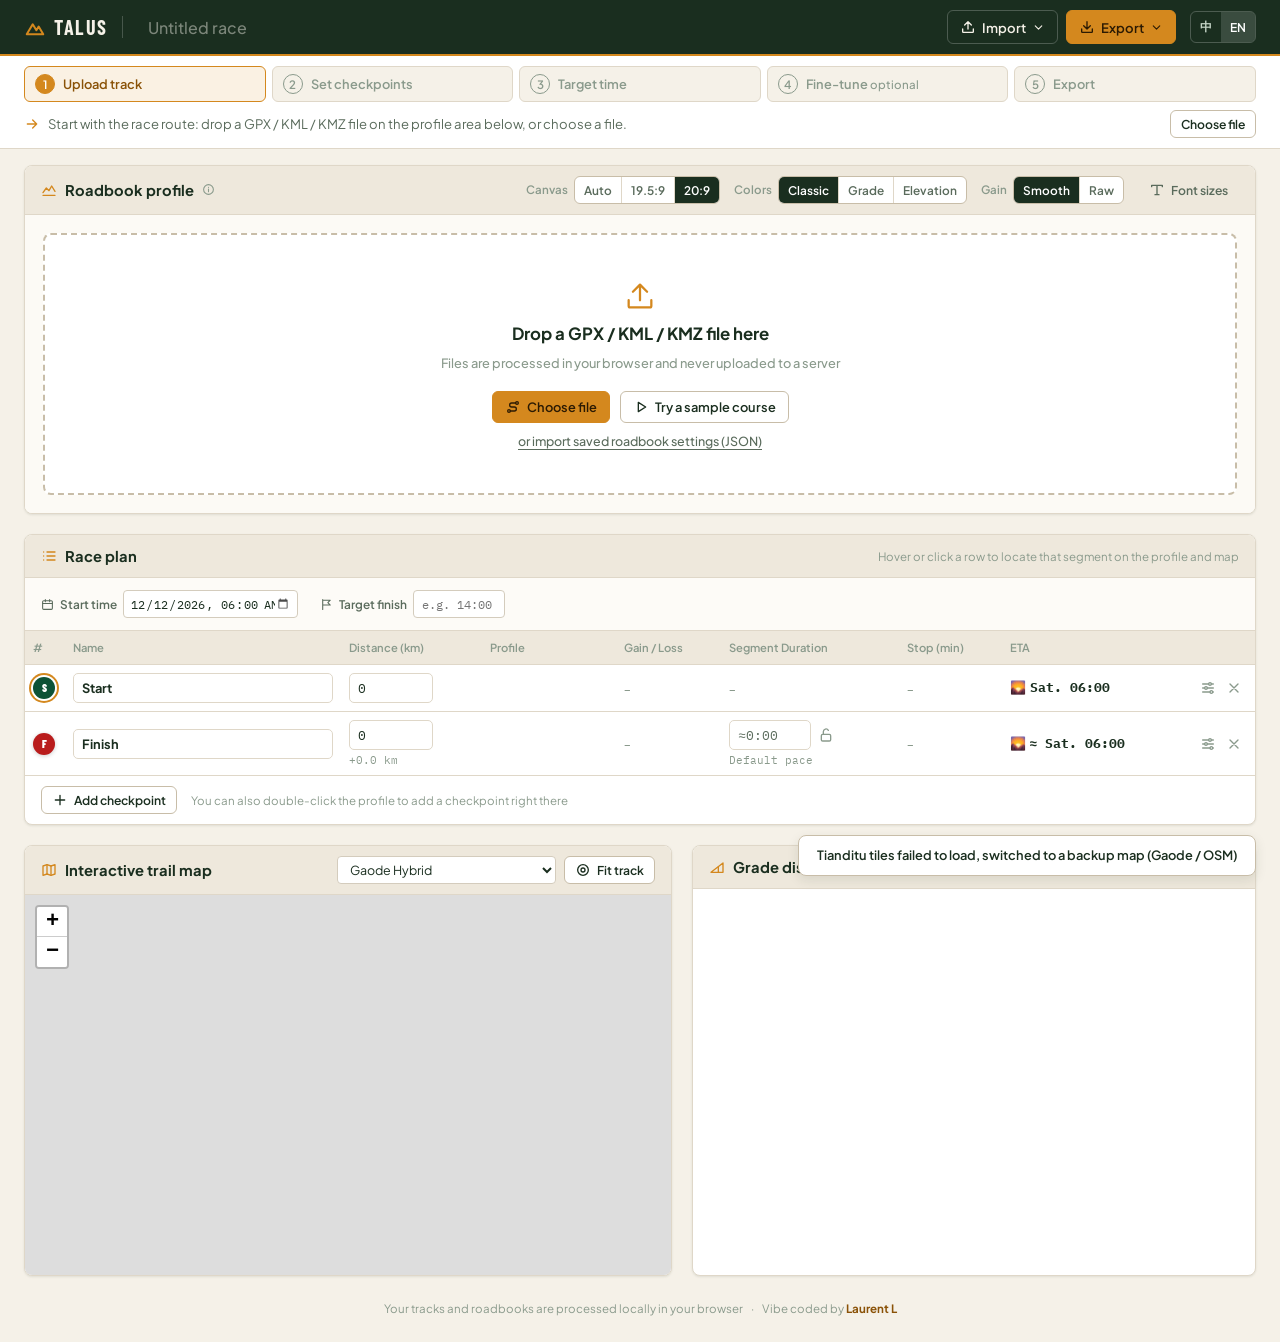
==== commit fef8b88a: "feat(plan): one race plan table with target-time split, locks and add-on-profile Planning now happen" ====
--- a/index.html
+++ b/index.html
@@ -5,9 +5,9 @@
   <meta name="viewport" content="width=device-width, initial-scale=1.0">
   <title>Talus - Trail Roadbook Generator & Trail Analytics — 越野跑路书与轨迹分析</title>
   <meta name="description" content="Upload GPX/KML/KMZ tracks and create a beautiful interactive trail roadbook with synchronized map, gradient distribution, and segment statistics.">
-  <link rel="stylesheet" href="fonts/fonts.css?v=7.9">
+  <link rel="stylesheet" href="fonts/fonts.css?v=8.0">
   <link rel="stylesheet" href="css/leaflet.css">
-  <link rel="stylesheet" href="style.css?v=7.9">
+  <link rel="stylesheet" href="style.css?v=8.0">
 </head>
 <body>
 
@@ -32,7 +32,7 @@
     <symbol id="i-plus" viewBox="0 0 24 24"><path d="M12 5v14M5 12h14"/></symbol>
     <symbol id="i-check" viewBox="0 0 24 24"><path d="M5 12l5 5 9-10"/></symbol>
     <symbol id="i-calendar" viewBox="0 0 24 24"><rect x="3" y="5" width="18" height="16" rx="2"/><path d="M3 10h18M8 3v4M16 3v4"/></symbol>
-    <symbol id="i-flag" viewBox="0 0 24 24"><path d="M5 21V4M5 4h11l-2 4 2 4H5"/></symbol>
+    <symbol id="i-flag" viewBox="0 0 24 24"><path d="M5 21V3M5 4h14l-4.5 4.5L19 13H5"/></symbol>
     <symbol id="i-lock" viewBox="0 0 24 24"><rect x="5" y="11" width="14" height="10" rx="2"/><path d="M8 11V7a4 4 0 0 1 8 0v4"/></symbol>
     <symbol id="i-unlock" viewBox="0 0 24 24"><rect x="5" y="11" width="14" height="10" rx="2"/><path d="M8 11V7a4 4 0 0 1 7.5-2"/></symbol>
     <symbol id="i-info" viewBox="0 0 24 24"><circle cx="12" cy="12" r="9"/><path d="M12 11v5M12 8h.01"/></symbol>
@@ -192,72 +192,57 @@
       </div>
     </section>
 
-    <!-- 比赛计划 (steps 2–4) -->
-    <section class="zone-3-grid" id="section-plan">
-      <div class="panel-card cp-list-panel-card">
-        <div class="panel-card-header">
-          <h3>
-            <svg class="icon" aria-hidden="true"><use href="#i-list"/></svg>
-            <span data-i18n="cpTableTitle">CP 点 / 补给站</span>
-          </h3>
-          <label class="field-inline" for="input-start-time">
-            <svg class="icon icon-sm" aria-hidden="true"><use href="#i-calendar"/></svg>
-            <span data-i18n="raceStartLabel">出发时间</span>
-            <input type="datetime-local" id="input-start-time" class="input-field input-datetime">
-          </label>
-        </div>
-
-        <div class="cp-table-wrap">
-          <table class="cp-table" id="cp-table">
-            <thead>
-              <tr>
-                <th class="col-num" data-i18n="colNum">#</th>
-                <th class="col-name" data-i18n="colName">名称</th>
-                <th class="col-dist" data-i18n="colDist">距起点 (km)</th>
-                <th class="col-time" data-i18n="colTime">分段用时</th>
-                <th class="col-action"></th>
-              </tr>
-            </thead>
-            <tbody id="cp-tbody">
-              <!-- Injected dynamically -->
-            </tbody>
-          </table>
-          <div class="add-row-bar">
-            <button type="button" class="btn" id="btn-add-cp">
-              <svg class="icon" aria-hidden="true"><use href="#i-plus"/></svg>
-              <span data-i18n="addCpBtn">添加 CP 点</span>
-            </button>
-          </div>
-        </div>
-      </div>
-
-      <div class="panel-card segment-stats-panel-card">
-        <div class="panel-card-header">
-          <h3>
-            <svg class="icon" aria-hidden="true"><use href="#i-table"/></svg>
-            <span data-i18n="segmentStatsTitle">赛段分段统计</span>
-          </h3>
-          <span class="panel-tip" data-i18n="segmentStatsTip">点击或悬停表格行可与上方剖面图及地图实时联动</span>
-        </div>
-
-        <div class="segment-table-wrap">
-          <table class="segment-table utmb-segment-table">
-            <thead>
-              <tr>
-                <th class="col-seg-name" data-i18n="segColPoint">点位名称</th>
-                <th class="col-seg-profile" data-i18n="segColProfile">分段轮廓</th>
-                <th class="col-seg-dist" data-i18n="segColDistance">距离</th>
-                <th class="col-seg-elev" data-i18n="segColGainLoss">爬升 / 下降</th>
-                <th class="col-seg-alt" data-i18n="segColAltitude">海拔</th>
-                <th class="col-seg-grade" data-i18n="segColGrade">坡度</th>
-                <th class="col-seg-time" data-i18n="segColTimeline">预计抵达与时间轴</th>
-              </tr>
-            </thead>
-            <tbody id="segment-tbody">
-              <!-- Injected dynamically -->
-            </tbody>
-          </table>
-        </div>
+    <!-- 比赛计划 (steps 2–4): checkpoints, target time and segment times in one table -->
+    <section class="panel-card plan-panel-card" id="section-plan">
+      <div class="panel-card-header">
+        <h3>
+          <svg class="icon" aria-hidden="true"><use href="#i-list"/></svg>
+          <span data-i18n="planTitle">比赛计划</span>
+        </h3>
+        <span class="panel-tip" data-i18n="planTip">悬停或点击一行，可在剖面图和地图上定位该段</span>
+      </div>
+
+      <div class="plan-targets">
+        <label class="field-inline" for="input-start-time">
+          <svg class="icon icon-sm" aria-hidden="true"><use href="#i-calendar"/></svg>
+          <span data-i18n="raceStartLabel">出发时间</span>
+          <input type="datetime-local" id="input-start-time" class="input-field input-datetime">
+        </label>
+        <label class="field-inline" for="input-target-time">
+          <svg class="icon icon-sm" aria-hidden="true"><use href="#i-flag"/></svg>
+          <span data-i18n="targetTimeLabel">目标完赛</span>
+          <input type="text" id="input-target-time" class="input-field input-target" placeholder="如 14:00" data-i18n-placeholder="targetTimePlaceholder" inputmode="decimal" autocomplete="off">
+        </label>
+        <span class="plan-summary" id="plan-summary" aria-live="polite"></span>
+      </div>
+
+      <div class="plan-table-wrap">
+        <table class="plan-table">
+          <thead>
+            <tr>
+              <th class="col-plan-num" data-i18n="colNum">#</th>
+              <th class="col-plan-name" data-i18n="colName">名称</th>
+              <th class="col-plan-dist" data-i18n="colDist">距起点 (km)</th>
+              <th class="col-plan-profile" data-i18n="segColProfile">分段剖面</th>
+              <th class="col-plan-elev" data-i18n="segColGainLoss">爬升 / 下降</th>
+              <th class="col-plan-time" data-i18n="colTime">分段用时</th>
+              <th class="col-plan-stop" data-i18n="colStop">停留 (分)</th>
+              <th class="col-plan-eta" data-i18n="colEta">预计抵达</th>
+              <th class="col-plan-actions"><span class="sr-only" data-i18n="colActions">操作</span></th>
+            </tr>
+          </thead>
+          <tbody id="plan-tbody">
+            <!-- Injected dynamically -->
+          </tbody>
+        </table>
+      </div>
+
+      <div class="plan-footer">
+        <button type="button" class="btn btn-sm" id="btn-add-cp">
+          <svg class="icon" aria-hidden="true"><use href="#i-plus"/></svg>
+          <span data-i18n="addCpBtn">添加 CP</span>
+        </button>
+        <span class="panel-tip" data-i18n="addCpTip">也可以在剖面图上双击，直接在该位置添加 CP</span>
       </div>
     </section>
 
@@ -523,13 +508,13 @@
 
   <!-- ═══ Scripts ═══ -->
   <script src="js/leaflet.js"></script>
-  <script src="js/utils.js?v=7.9"></script>
-  <script src="js/trail-math.js?v=7.9"></script>
-  <script src="js/gpx-parser.js?v=7.9"></script>
-  <script src="js/trail-analysis.js?v=7.9"></script>
-  <script src="js/trail-map.js?v=7.9"></script>
-  <script src="js/profile.js?v=7.9"></script>
-  <script src="js/export.js?v=7.9"></script>
-  <script src="js/app.js?v=7.9"></script>
+  <script src="js/utils.js?v=8.0"></script>
+  <script src="js/trail-math.js?v=8.0"></script>
+  <script src="js/gpx-parser.js?v=8.0"></script>
+  <script src="js/trail-analysis.js?v=8.0"></script>
+  <script src="js/trail-map.js?v=8.0"></script>
+  <script src="js/profile.js?v=8.0"></script>
+  <script src="js/export.js?v=8.0"></script>
+  <script src="js/app.js?v=8.0"></script>
 </body>
 </html>
--- a/style.css
+++ b/style.css
@@ -736,162 +736,108 @@
 }
 
 /* ══════════════════════════════════════════════════════════════════════
-   区域 3：左侧CP列表 | 右侧多模式分段统计 (Zone 3 Grid)
+   比赛计划：CP、分段统计与用时合并为一张表 (Race Plan Table)
    ══════════════════════════════════════════════════════════════════════ */
-.zone-3-grid {
-  display: grid;
-  grid-template-columns: minmax(310px, 35%) minmax(540px, 65%);
-  gap: 16px;
-  align-items: stretch;
-}
-
-/* CP Table */
-.cp-table-wrap {
-  padding: 10px;
-  max-height: 400px;
-  overflow-y: auto;
-}
-table.cp-table {
-  display: block;
+.plan-targets {
+  display: flex;
+  align-items: center;
+  flex-wrap: wrap;
+  gap: 10px 22px;
+  padding: 12px 16px;
+  background: #fdfbf7;
+  border-bottom: 1px solid var(--border-subtle);
+}
+.input-target {
+  width: 92px;
+  font-family: var(--font-mono);
+}
+.plan-summary {
+  margin-left: auto;
+  font-size: 0.78rem;
+  font-weight: 600;
+  color: var(--text-secondary);
+}
+.plan-summary.ok { color: var(--success); }
+.plan-summary.over { color: var(--danger); }
+.plan-summary.under { color: #8a5207; }
+
+.plan-table-wrap { overflow-x: auto; }
+.plan-table {
   width: 100%;
-  border-collapse: unset;
-}
-.cp-table thead {
-  display: none;
-}
-.cp-table tbody {
-  display: flex;
-  flex-direction: column;
-  gap: 12px;
-  position: relative;
-  padding: 6px 6px 6px 40px;
-}
-.cp-table tbody::before {
-  content: "";
-  position: absolute;
-  top: 0;
-  bottom: 0;
-  left: 20px;
-  width: 2px;
-  background: var(--border-subtle);
-  z-index: 1;
-}
-.cp-table tbody tr {
-  display: flex;
-  flex-wrap: wrap;
-  align-items: center;
-  gap: 10px;
-  padding: 10px 14px;
-  border-radius: var(--radius);
-  background: var(--bg-card);
+  min-width: 920px;
+  border-collapse: collapse;
+  font-size: 0.78rem;
+}
+.plan-table th {
+  text-align: left;
+  padding: 8px;
+  font-size: 0.7rem;
+  font-weight: 600;
+  color: var(--text-muted);
+  background: var(--bg-secondary);
+  border-bottom: 1px solid var(--border-subtle);
+  white-space: nowrap;
+}
+.plan-table td {
+  padding: 8px;
+  border-bottom: 1px solid var(--border-subtle);
+  vertical-align: middle;
+}
+.plan-row { cursor: pointer; transition: background 0.15s; }
+.plan-row:hover,
+.plan-row.hover-seg-row { background: rgba(245, 158, 11, 0.07); }
+.plan-row.active-seg-row {
+  background: rgba(245, 158, 11, 0.16);
+  box-shadow: inset 3px 0 0 var(--accent);
+}
+.plan-row.selected-row .cp-table-badge { box-shadow: 0 0 0 2px #ffffff, 0 0 0 4px var(--accent); }
+.plan-row.is-minor .plan-input-name { font-weight: 500; color: var(--text-secondary); }
+
+.col-plan-num { width: 40px; }
+.col-plan-profile { width: 134px; }
+.col-plan-actions { width: 64px; text-align: right; white-space: nowrap; }
+
+.plan-input {
+  width: 100%;
+  height: 30px;
+  padding: 4px 8px;
   border: 1px solid var(--border-subtle);
-  box-shadow: var(--shadow);
-  position: relative;
-  transition: all 0.2s ease;
-  z-index: 2;
-  cursor: pointer;
-}
-.cp-table tbody tr:hover {
+  border-radius: 5px;
   background: #ffffff;
-  box-shadow: var(--shadow-hover);
-  border-color: var(--text-muted);
-}
-.cp-table tbody tr.selected-row {
+  color: var(--text-primary);
+  font-family: var(--font-sans);
+  font-size: 0.8rem;
+  outline: none;
+  transition: border-color 0.15s, box-shadow 0.15s;
+}
+.plan-input:hover { border-color: var(--border-accent); }
+.plan-input:focus {
   border-color: var(--accent);
-  box-shadow: var(--shadow-hover);
-  background: #ffffff;
-  border-left: 4px solid var(--accent);
-}
-
-.cp-table td.col-num {
-  display: flex;
-  align-items: center;
-  justify-content: center;
-  position: absolute;
-  left: -32px;
-  top: 50%;
-  transform: translateY(-50%);
-  width: 24px;
-  height: 24px;
-  border-radius: 50%;
-  background: var(--bg-card);
-  border: 2px solid var(--text-muted);
-  color: var(--text-primary);
-  font-family: var(--font-mono);
-  font-weight: 700;
-  font-size: 0.72rem;
-  z-index: 5;
-  box-shadow: var(--shadow);
-  pointer-events: none;
-}
-.cp-table tbody tr:first-child td.col-num {
-  border-color: var(--success);
-  color: var(--success);
-  background: #fff;
-}
-.cp-table tbody tr:last-child td.col-num {
-  border-color: var(--danger);
-  color: var(--danger);
-  background: #fff;
-}
-.cp-table tbody tr.selected-row td.col-num {
-  background: var(--accent);
-  color: #fff;
+  box-shadow: 0 0 0 2px var(--accent-light);
+}
+.plan-input-name { min-width: 140px; font-weight: 700; }
+.plan-input-num,
+.plan-input-stop,
+.plan-input-time { font-family: var(--font-mono); }
+.plan-input-num { width: 84px; }
+.plan-input-stop { width: 66px; }
+.plan-input-time { width: 82px; }
+.plan-input-time::placeholder { color: var(--text-secondary); }
+.plan-input-time.is-manual {
   border-color: var(--accent);
-}
-
-.cp-table td.col-name,
-.cp-table td.col-dist,
-.cp-table td.col-time,
-.cp-table td.col-action {
-  display: block;
-  padding: 0;
-  border: none;
-}
-.cp-table td.col-name { flex: 2; min-width: 120px; }
-.cp-table td.col-dist { flex: 1; min-width: 80px; }
-.cp-table td.col-time { flex: 1; min-width: 80px; }
-.cp-table td.col-action {
-  width: auto;
-  margin-left: auto;
-  display: flex;
-  align-items: center;
-  gap: 4px;
-}
-
-.cp-table input {
-  width: 100%;
-  padding: 6px 8px;
-  border: 1px solid var(--border-subtle) !important;
-  border-radius: 4px;
-  background: #ffffff;
-  color: var(--text-primary);
-  font-size: 0.78rem;
-  font-family: var(--font-sans);
-  outline: none;
-}
-.cp-table td.col-name input { font-weight: 700; }
-.cp-table td.col-dist input,
-.cp-table td.col-time input { font-family: var(--font-mono); }
-
-.col-details {
-  width: 100%;
-  display: flex;
-  align-items: center;
-  justify-content: space-between;
-  font-size: 0.72rem;
-  color: var(--text-secondary);
-  font-family: var(--font-mono);
-  border-top: 1px dashed var(--border-subtle);
-  padding-top: 6px;
-  margin-top: 2px;
-}
-.seg-stats-row { display: flex; gap: 4px; align-items: center; }
-.seg-stats-row .gain { color: var(--success); font-weight: 700; }
-.seg-stats-row .loss { color: var(--danger); font-weight: 700; }
-.seg-passage { color: var(--text-muted); }
-
-.btn-settings, .btn-delete {
+  background: #fffaf0;
+  font-weight: 600;
+}
+.time-cell {
+  display: flex;
+  align-items: center;
+  gap: 2px;
+}
+.stat-secondary.is-locked { color: #8a5207; }
+
+.btn-lock,
+.btn-settings,
+.btn-delete {
   width: 26px;
   height: 26px;
   display: inline-flex;
@@ -902,98 +848,43 @@
   background: transparent;
   color: var(--text-muted);
   cursor: pointer;
-  font-size: 0.85rem;
-  transition: all 0.15s;
   padding: 0;
-}
+  transition: background 0.15s, color 0.15s;
+}
+.btn-lock:hover,
 .btn-settings:hover {
   background: var(--accent-light);
-  color: var(--accent);
-}
+  color: #8a5207;
+}
+.btn-lock.locked { color: #8a5207; }
 .btn-delete:hover {
-  background: rgba(239,68,68,0.15);
+  background: rgba(239, 68, 68, 0.15);
   color: var(--danger);
 }
 
-.add-row-bar {
-  display: flex;
-  padding: 8px 6px 8px 40px;
-  position: relative;
-}
-.add-row-bar::before {
-  content: "";
+.plan-table .gain { color: var(--success); }
+.plan-table .loss { color: var(--danger); }
+.eta { white-space: nowrap; font-family: var(--font-mono); }
+.daynight { margin-right: 4px; font-family: "Segoe UI Emoji", "Apple Color Emoji", "Noto Color Emoji", sans-serif; }
+
+.plan-footer {
+  display: flex;
+  align-items: center;
+  flex-wrap: wrap;
+  gap: 8px 14px;
+  padding: 10px 16px;
+}
+
+.sr-only {
   position: absolute;
-  top: 0;
-  bottom: 12px;
-  left: 20px;
-  width: 2px;
-  background: var(--border-subtle);
-}
-.add-row-bar .btn {
-  border: 1.5px dashed var(--border-subtle);
-  background: var(--bg-card);
-  width: 100%;
-  justify-content: center;
-  padding: 6px 12px;
-  color: var(--text-secondary);
-}
-.add-row-bar .btn:hover {
-  border-color: var(--accent);
-  background: var(--accent-light);
-  color: var(--accent);
-}
-
-/* UTMB OCC Style Segment Statistics Table */
-.segment-table-wrap {
-  overflow-x: auto;
-  max-height: 420px;
-  overflow-y: auto;
-}
-.utmb-segment-table {
-  width: 100%;
-  border-collapse: collapse;
-  font-size: 0.76rem;
-  min-width: 620px;
-}
-.utmb-segment-table th {
-  position: sticky;
-  top: 0;
-  background: var(--bg-secondary);
-  text-align: left;
-  padding: 10px 8px;
-  font-weight: 800;
-  font-family: var(--font-display);
-  text-transform: uppercase;
-  letter-spacing: 0.5px;
-  color: var(--text-secondary);
-  border-bottom: 2px solid var(--border-subtle);
-  z-index: 5;
+  width: 1px;
+  height: 1px;
+  overflow: hidden;
+  clip: rect(0 0 0 0);
   white-space: nowrap;
 }
-.utmb-segment-table td {
-  padding: 8px 8px;
-  border-bottom: 1px solid var(--border-subtle);
-  vertical-align: middle;
-}
-.utmb-segment-table tbody tr {
-  cursor: pointer;
-  transition: all 0.18s ease;
-}
-.utmb-segment-table tbody tr:hover,
-.utmb-segment-table tbody tr.hover-seg-row {
-  background: rgba(245, 158, 11, 0.09);
-}
-.utmb-segment-table tbody tr.active-seg-row {
-  background: rgba(245, 158, 11, 0.18) !important;
-  box-shadow: inset 3.5px 0 0 var(--accent);
-}
-
-/* CP Name & Badge Cell */
-.cp-name-cell {
-  display: flex;
-  align-items: center;
-  gap: 8px;
-}
+
+/* CP badges (S / 1 / 2 … / F) */
 .cp-table-badge {
   width: 22px;
   height: 22px;
@@ -1008,144 +899,34 @@
   flex-shrink: 0;
   box-shadow: 0 1px 4px rgba(0,0,0,0.2);
 }
-.cp-badge-start {
-  background: #0d5236;
-}
-.cp-badge-finish {
-  background: #b91c1c;
-}
-.cp-badge-default {
-  background: #475569;
-}
-.cp-title-text {
-  font-family: var(--font-sans);
-  font-weight: 700;
-  color: var(--text-primary);
-  font-size: 0.82rem;
-  white-space: nowrap;
-}
-
-/* Mini Profile Cell */
-.col-seg-profile {
-  width: 120px;
-  min-width: 110px;
-  text-align: center;
-}
+.cp-badge-start { background: #0d5236; }
+.cp-badge-finish { background: #b91c1c; }
+.cp-badge-default { background: #475569; }
+
+/* Mini segment profile */
 .mini-profile-svg {
   display: block;
   margin: 0 auto;
   overflow: visible;
-  filter: drop-shadow(0 1px 2px rgba(0,0,0,0.03));
-}
-.mini-profile-start-placeholder {
-  display: flex;
-  align-items: center;
-  justify-content: center;
-  height: 32px;
-  color: var(--text-muted);
-  font-size: 0.85rem;
-}
-
-/* Two-tier Typography */
+}
+
+/* Two-tier cell typography */
 .stat-primary {
   font-weight: 700;
   color: var(--text-primary);
   font-size: 0.80rem;
   line-height: 1.25;
 }
-.stat-primary.gain {
-  color: var(--success);
-}
 .stat-secondary {
   font-size: 0.70rem;
   color: var(--text-muted);
   font-family: var(--font-mono);
   line-height: 1.25;
-  margin-top: 1px;
+  margin-top: 3px;
   white-space: nowrap;
 }
 .font-mono {
   font-family: var(--font-mono), monospace;
-}
-
-/* Day / Night Vertical Timeline Cell */
-.col-seg-time {
-  min-width: 140px;
-}
-.timeline-cell-wrap {
-  position: relative;
-  display: flex;
-  align-items: center;
-  gap: 10px;
-  padding-left: 24px;
-  min-height: 40px;
-}
-.timeline-v-line {
-  position: absolute;
-  left: 9px;
-  top: 0;
-  bottom: 0;
-  width: 3px;
-  border-radius: 2px;
-  z-index: 1;
-}
-.timeline-v-line.line-start {
-  top: 50%;
-}
-.timeline-v-line.line-end {
-  bottom: 50%;
-}
-.timeline-bar-day {
-  background: #f59e0b;
-}
-.timeline-bar-night {
-  background: #1e293b;
-}
-
-.timeline-node {
-  position: absolute;
-  left: 0;
-  top: 50%;
-  transform: translateY(-50%);
-  width: 21px;
-  height: 21px;
-  border-radius: 50%;
-  display: flex;
-  align-items: center;
-  justify-content: center;
-  font-size: 11px;
-  z-index: 2;
-  box-shadow: 0 1px 4px rgba(0,0,0,0.18);
-  border: 2px solid #ffffff;
-}
-.timeline-badge-day {
-  background: #ffffff;
-  border-color: #f59e0b;
-  color: #b45309;
-  box-shadow: 0 1px 4px rgba(245, 158, 11, 0.3);
-}
-.timeline-badge-sunset {
-  background: #ffffff;
-  border-color: #f97316;
-  color: #c2410c;
-  box-shadow: 0 1px 4px rgba(249, 115, 22, 0.3);
-}
-.timeline-badge-night {
-  background: #0f172a;
-  border-color: #334155;
-  color: #f8fafc;
-  box-shadow: 0 1px 4px rgba(0, 0, 0, 0.4);
-}
-.timeline-badge-sunrise {
-  background: #ffffff;
-  border-color: #eab308;
-  color: #854d0e;
-  box-shadow: 0 1px 4px rgba(234, 179, 8, 0.3);
-}
-.timeline-time-info {
-  display: flex;
-  flex-direction: column;
-  gap: 1px;
 }
 
 /* ══════════════════════════════════════════════════════════════════════
@@ -1419,7 +1200,6 @@
 /* ── Responsive Media Queries ─────────────────────────────────── */
 @media (max-width: 1100px) {
   .zone-2-grid { grid-template-columns: 1fr; }
-  .zone-3-grid { grid-template-columns: 1fr; }
   .trail-stat-cards { grid-template-columns: repeat(2, 1fr); }
 }
 @media (max-width: 768px) {
@@ -1456,4 +1236,51 @@
   .step-hint { flex-wrap: wrap; }
   .view-controls { gap: 8px 12px; }
   .field-inline { flex-wrap: wrap; }
-}
+
+  /* Plan table becomes one card per checkpoint */
+  .plan-summary { margin-left: 0; width: 100%; }
+  .plan-table { min-width: 0; }
+  .plan-table thead { display: none; }
+  .plan-table,
+  .plan-table tbody { display: block; }
+  .plan-table tr.plan-row {
+    display: grid;
+    grid-template-columns: 28px minmax(0, 1fr) minmax(0, 1fr);
+    grid-template-areas:
+      "num name name"
+      "num dist elev"
+      "num time stop"
+      "num eta  actions";
+    gap: 8px 10px;
+    padding: 12px 14px;
+    border-bottom: 1px solid var(--border-subtle);
+  }
+  .plan-table td {
+    display: block;
+    padding: 0;
+    border: none;
+    width: auto;
+    min-width: 0;
+  }
+  .plan-table td[data-label]::before {
+    content: attr(data-label);
+    display: block;
+    margin-bottom: 3px;
+    font-size: 0.66rem;
+    font-weight: 600;
+    color: var(--text-muted);
+  }
+  .col-plan-num { grid-area: num; padding-top: 4px !important; }
+  .col-plan-name { grid-area: name; }
+  .col-plan-dist { grid-area: dist; }
+  .col-plan-elev { grid-area: elev; }
+  .col-plan-time { grid-area: time; }
+  .col-plan-stop { grid-area: stop; }
+  .col-plan-eta { grid-area: eta; }
+  .col-plan-actions { grid-area: actions; align-self: end; }
+  .col-plan-profile { display: none !important; }
+  .plan-input-name { min-width: 0; }
+  .plan-input-num,
+  .plan-input-stop { width: 100%; }
+  .time-cell .plan-input-time { width: 100%; }
+}
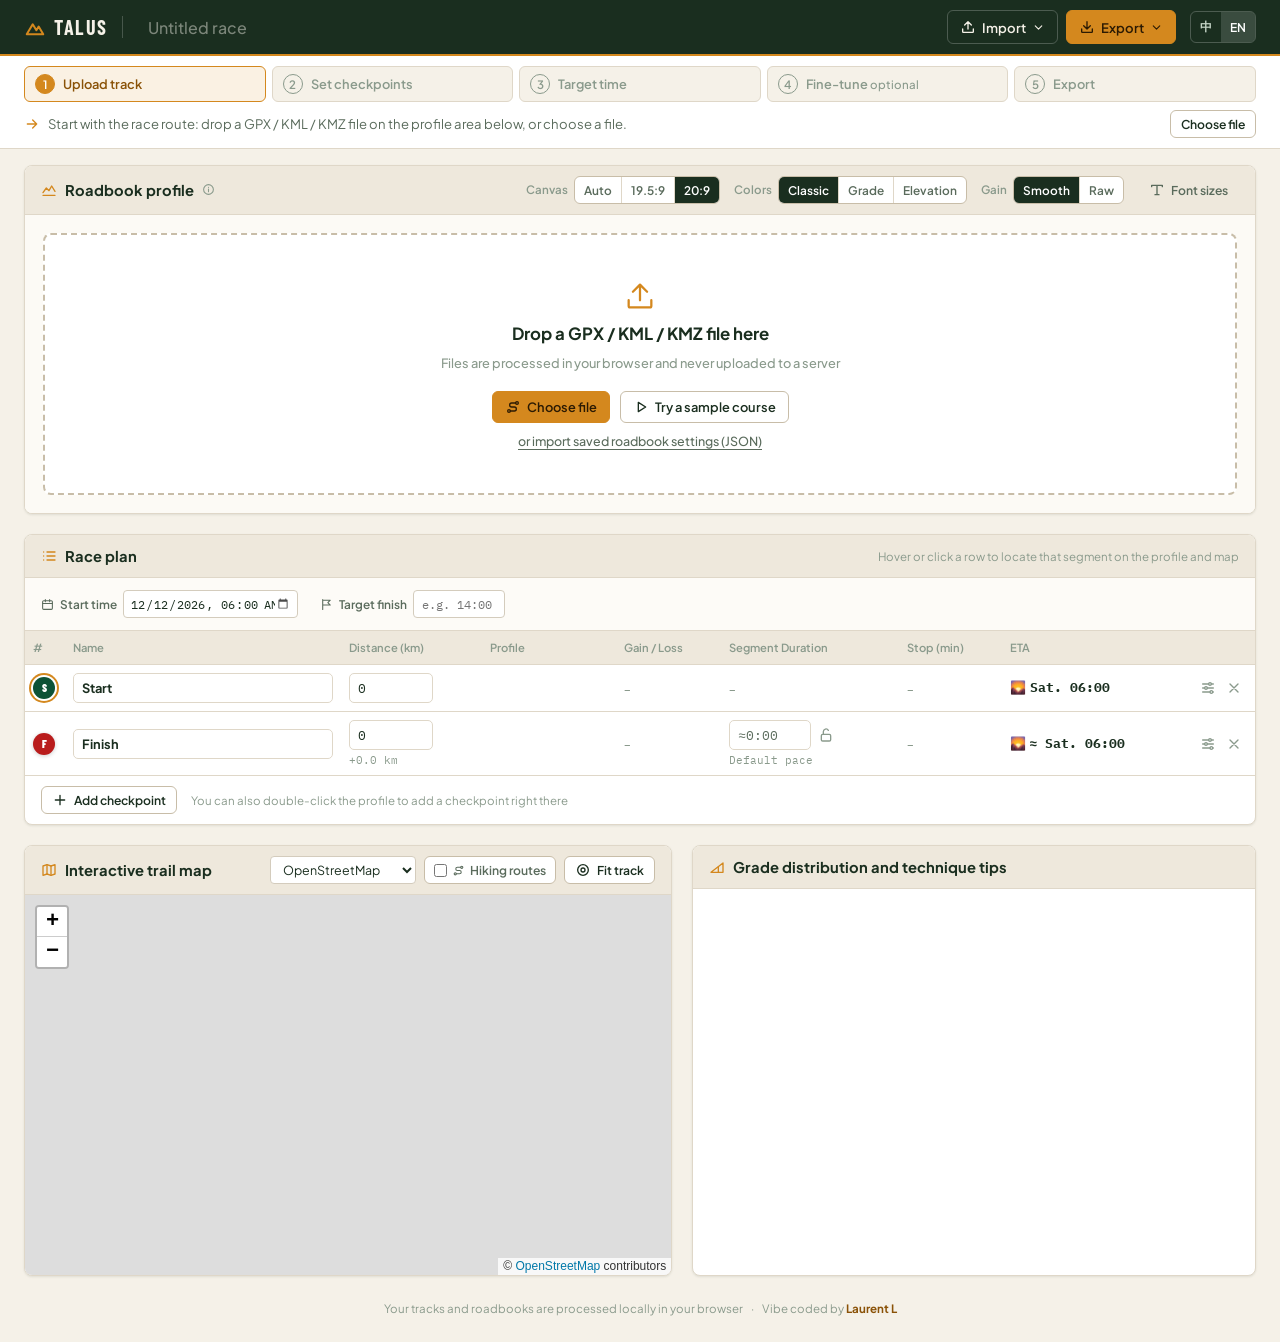
==== commit 219cd079: "feat(map): default to OpenStreetMap, add OSM Humanitarian and a hiking overlay - Open the map on Ope" ====
--- a/index.html
+++ b/index.html
@@ -5,9 +5,9 @@
   <meta name="viewport" content="width=device-width, initial-scale=1.0">
   <title>Talus - Trail Roadbook Generator & Trail Analytics — 越野跑路书与轨迹分析</title>
   <meta name="description" content="Upload GPX/KML/KMZ tracks and create a beautiful interactive trail roadbook with synchronized map, gradient distribution, and segment statistics.">
-  <link rel="stylesheet" href="fonts/fonts.css?v=8.0">
+  <link rel="stylesheet" href="fonts/fonts.css?v=8.1">
   <link rel="stylesheet" href="css/leaflet.css">
-  <link rel="stylesheet" href="style.css?v=8.0">
+  <link rel="stylesheet" href="style.css?v=8.1">
 </head>
 <body>
 
@@ -256,15 +256,21 @@
           </h3>
           <div class="map-controls-group">
             <select id="select-map-source" class="input-field" aria-label="底图图层" data-i18n-aria="mapSourceLabel">
-              <option value="tiandituluwang" data-i18n="mapSourceTiandituVec">天地图路网 (推荐)</option>
+              <option value="osm" data-i18n="mapSourceOSM">OpenStreetMap</option>
+              <option value="osm_hot" data-i18n="mapSourceOSMHot">OSM Humanitarian</option>
+              <option value="opentopomap" data-i18n="mapSourceOpenTopo">OpenTopoMap</option>
+              <option value="cyclosm" data-i18n="mapSourceCyclOSM">CyclOSM</option>
+              <option value="tiandituluwang" data-i18n="mapSourceTiandituVec">天地图路网</option>
               <option value="tiandituweixing" data-i18n="mapSourceTiandituSat">天地图卫星</option>
               <option value="tianditudixing" data-i18n="mapSourceTiandituTer">天地图地形</option>
               <option value="gaode_hybrid" data-i18n="mapSourceGaodeSat">高德混合图</option>
               <option value="amaproad" data-i18n="mapSourceGaodeRoad">高德路网图</option>
-              <option value="osm" data-i18n="mapSourceOSM">OpenStreetMap</option>
-              <option value="opentopomap" data-i18n="mapSourceOpenTopo">OpenTopoMap</option>
-              <option value="cyclosm" data-i18n="mapSourceCyclOSM">CyclOSM</option>
             </select>
+            <label class="map-overlay-toggle" id="hiking-overlay-label" title="叠加 Waymarked Trails 标注的徒步路线" data-i18n-title="hikingOverlayTitle">
+              <input type="checkbox" id="toggle-hiking-overlay">
+              <svg class="icon icon-sm" aria-hidden="true"><use href="#i-route"/></svg>
+              <span data-i18n="hikingOverlay">徒步路线</span>
+            </label>
             <button type="button" class="btn btn-sm" id="btn-fit-map" title="适应全图" data-i18n-title="btnFitMapTitle">
               <svg class="icon" aria-hidden="true"><use href="#i-target"/></svg>
               <span data-i18n="btnFitMap">居中全景</span>
@@ -508,13 +514,13 @@
 
   <!-- ═══ Scripts ═══ -->
   <script src="js/leaflet.js"></script>
-  <script src="js/utils.js?v=8.0"></script>
-  <script src="js/trail-math.js?v=8.0"></script>
-  <script src="js/gpx-parser.js?v=8.0"></script>
-  <script src="js/trail-analysis.js?v=8.0"></script>
-  <script src="js/trail-map.js?v=8.0"></script>
-  <script src="js/profile.js?v=8.0"></script>
-  <script src="js/export.js?v=8.0"></script>
-  <script src="js/app.js?v=8.0"></script>
+  <script src="js/utils.js?v=8.1"></script>
+  <script src="js/trail-math.js?v=8.1"></script>
+  <script src="js/gpx-parser.js?v=8.1"></script>
+  <script src="js/trail-analysis.js?v=8.1"></script>
+  <script src="js/trail-map.js?v=8.1"></script>
+  <script src="js/profile.js?v=8.1"></script>
+  <script src="js/export.js?v=8.1"></script>
+  <script src="js/app.js?v=8.1"></script>
 </body>
 </html>
--- a/style.css
+++ b/style.css
@@ -597,8 +597,26 @@
 .map-controls-group {
   display: flex;
   align-items: center;
+  flex-wrap: wrap;
   gap: 8px;
 }
+.map-overlay-toggle {
+  display: inline-flex;
+  align-items: center;
+  gap: 5px;
+  height: 28px;
+  padding: 0 9px;
+  border: 1px solid var(--border-accent);
+  border-radius: 6px;
+  background: #ffffff;
+  color: var(--text-secondary);
+  font-size: 0.76rem;
+  font-weight: 600;
+  cursor: pointer;
+  white-space: nowrap;
+}
+.map-overlay-toggle input { accent-color: var(--accent); margin: 0; }
+.map-overlay-toggle.is-disabled { opacity: 0.5; cursor: not-allowed; }
 .map-container-wrap {
   flex: 1;
   min-height: 380px;
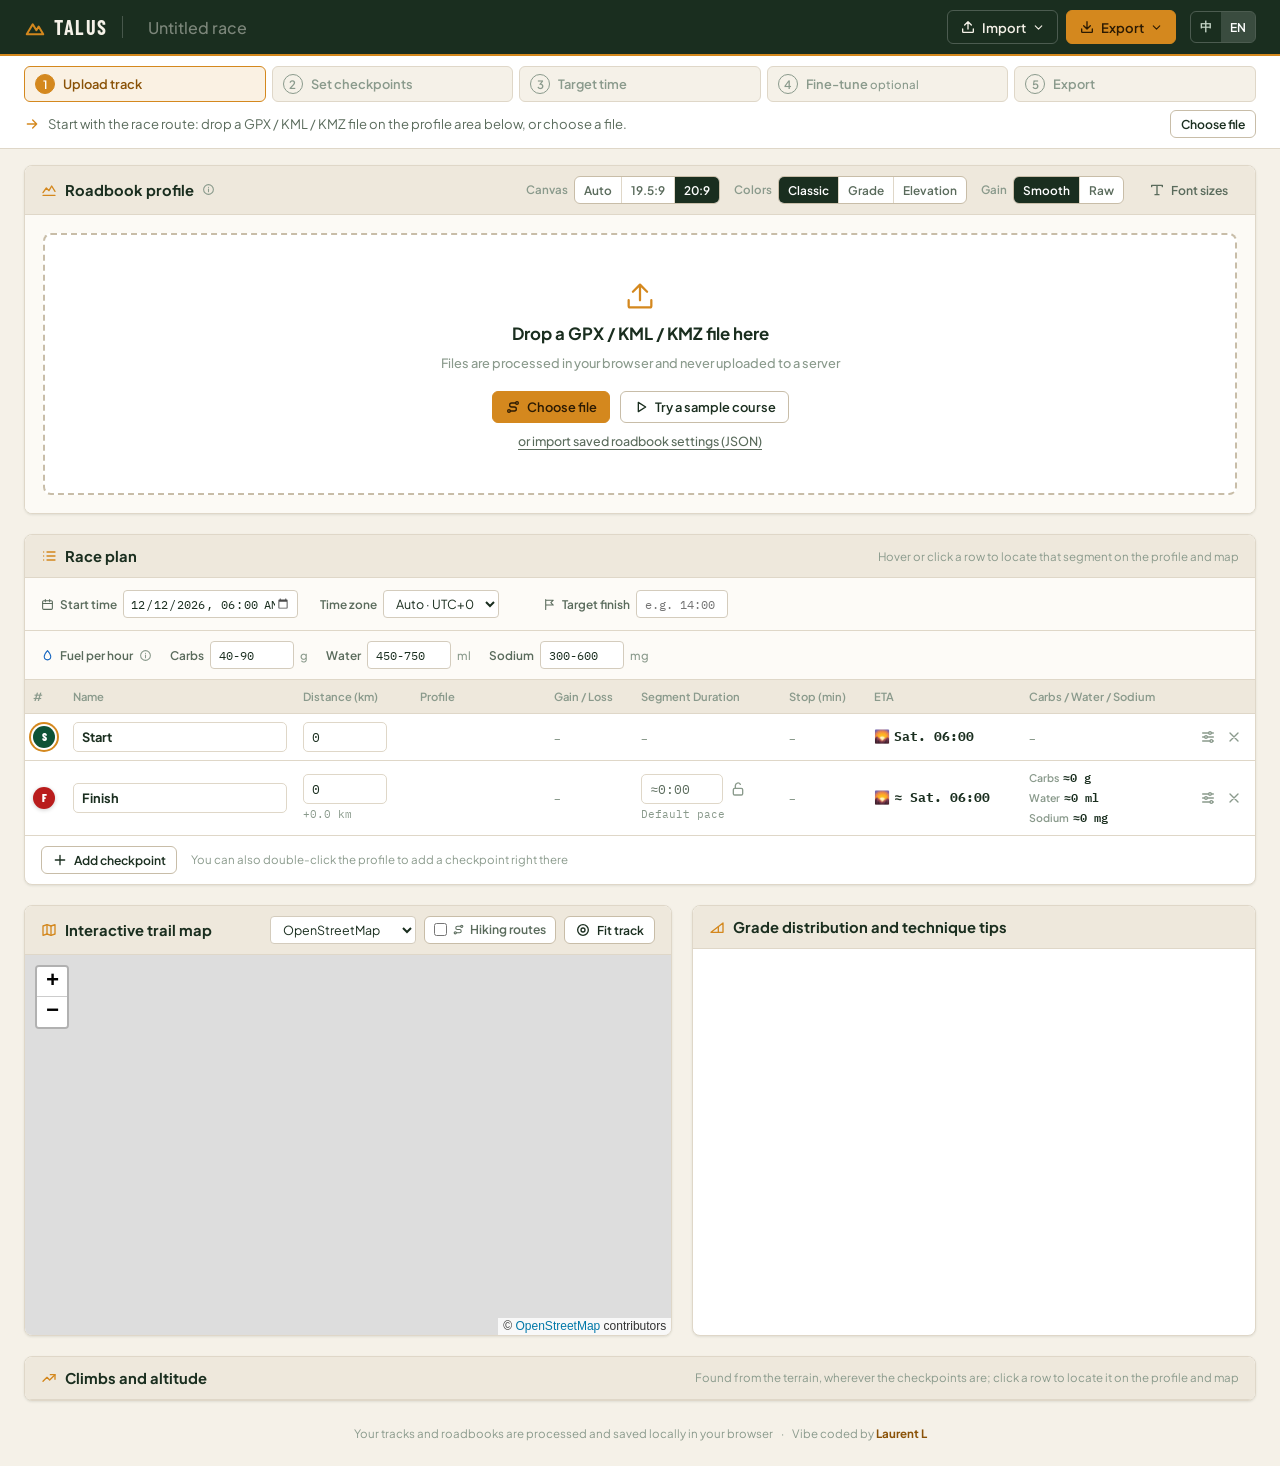
==== commit 366a0aa2: "feat(plan): fuel needs, real sunrise/sunset, climbs, autosave and A4 print - Per-segment carbs / wat" ====
--- a/index.html
+++ b/index.html
@@ -5,9 +5,9 @@
   <meta name="viewport" content="width=device-width, initial-scale=1.0">
   <title>Talus - Trail Roadbook Generator & Trail Analytics — 越野跑路书与轨迹分析</title>
   <meta name="description" content="Upload GPX/KML/KMZ tracks and create a beautiful interactive trail roadbook with synchronized map, gradient distribution, and segment statistics.">
-  <link rel="stylesheet" href="fonts/fonts.css?v=8.1">
+  <link rel="stylesheet" href="fonts/fonts.css?v=8.3">
   <link rel="stylesheet" href="css/leaflet.css">
-  <link rel="stylesheet" href="style.css?v=8.1">
+  <link rel="stylesheet" href="style.css?v=8.3">
 </head>
 <body>
 
@@ -38,6 +38,11 @@
     <symbol id="i-info" viewBox="0 0 24 24"><circle cx="12" cy="12" r="9"/><path d="M12 11v5M12 8h.01"/></symbol>
     <symbol id="i-arrow-right" viewBox="0 0 24 24"><path d="M5 12h14M13 6l6 6-6 6"/></symbol>
     <symbol id="i-play" viewBox="0 0 24 24"><path d="M8 5l11 7-11 7z"/></symbol>
+    <symbol id="i-printer" viewBox="0 0 24 24"><path d="M6 9V3h12v6"/><rect x="3" y="9" width="18" height="8" rx="2"/><path d="M7 14h10v7H7z"/></symbol>
+    <symbol id="i-droplet" viewBox="0 0 24 24"><path d="M12 3s6 6.5 6 11a6 6 0 0 1-12 0c0-4.5 6-11 6-11z"/></symbol>
+    <symbol id="i-file-plus" viewBox="0 0 24 24"><path d="M14 3H7a2 2 0 0 0-2 2v14a2 2 0 0 0 2 2h10a2 2 0 0 0 2-2V8z"/><path d="M14 3v5h5M12 11v6M9 14h6"/></symbol>
+    <symbol id="i-climb" viewBox="0 0 24 24"><path d="M3 17l6-6 4 4 8-8"/><path d="M14 7h7v7"/></symbol>
+    <symbol id="i-sun" viewBox="0 0 24 24"><circle cx="12" cy="12" r="4"/><path d="M12 2v2M12 20v2M4.9 4.9l1.4 1.4M17.7 17.7l1.4 1.4M2 12h2M20 12h2M4.9 19.1l1.4-1.4M17.7 6.3l1.4-1.4"/></symbol>
   </svg>
 
   <!-- ═══ App bar: brand, race name, import / export, language ═══ -->
@@ -72,6 +77,10 @@
             <svg class="icon" aria-hidden="true"><use href="#i-download"/></svg>
             <span data-i18n="downloadTemplate">下载配置模板</span>
           </button>
+          <button type="button" role="menuitem" id="btn-new-roadbook" class="menu-item-muted">
+            <svg class="icon" aria-hidden="true"><use href="#i-file-plus"/></svg>
+            <span data-i18n="newRoadbook">新建路书</span><small data-i18n="newRoadbookTag">清空本地保存</small>
+          </button>
         </div>
       </div>
       <input type="file" id="input-gpx" accept=".gpx,.kml,.kmz" class="hidden">
@@ -96,6 +105,12 @@
           <button type="button" role="menuitem" data-scale="3">
             <svg class="icon" aria-hidden="true"><use href="#i-image"/></svg>
             <span data-i18n="scale3">超清 3×</span><small data-i18n="scale3Tag">打印</small>
+          </button>
+          <div class="menu-sep"></div>
+          <div class="menu-label" data-i18n="printLabel">打印</div>
+          <button type="button" role="menuitem" id="btn-print-plan">
+            <svg class="icon" aria-hidden="true"><use href="#i-printer"/></svg>
+            <span data-i18n="printPlan">打印计划表</span><small>A4</small>
           </button>
           <div class="menu-sep"></div>
           <button type="button" role="menuitem" id="btn-export-json">
@@ -208,12 +223,41 @@
           <span data-i18n="raceStartLabel">出发时间</span>
           <input type="datetime-local" id="input-start-time" class="input-field input-datetime">
         </label>
+        <label class="field-inline" for="select-utc-offset" title="比赛当地时区，用于计算日出日落和夜间路段；出国比赛时请确认" data-i18n-title="tzTitle">
+          <span data-i18n="tzLabel">时区</span>
+          <select id="select-utc-offset" class="input-field select-tz"></select>
+        </label>
+        <span class="sun-info" id="sun-info"></span>
         <label class="field-inline" for="input-target-time">
           <svg class="icon icon-sm" aria-hidden="true"><use href="#i-flag"/></svg>
           <span data-i18n="targetTimeLabel">目标完赛</span>
           <input type="text" id="input-target-time" class="input-field input-target" placeholder="如 14:00" data-i18n-placeholder="targetTimePlaceholder" inputmode="decimal" autocomplete="off">
         </label>
         <span class="plan-summary" id="plan-summary" aria-live="polite"></span>
+      </div>
+
+      <div class="plan-fuel">
+        <span class="field-inline fuel-label">
+          <svg class="icon icon-sm" aria-hidden="true"><use href="#i-droplet"/></svg>
+          <span data-i18n="fuelRatesLabel">每小时补给</span>
+          <span class="info-tip" title="" data-i18n-title="fuelRatesTip"><svg class="icon icon-sm" aria-hidden="true"><use href="#i-info"/></svg></span>
+        </span>
+        <label class="field-inline" for="input-carbs-rate">
+          <span data-i18n="fuelCarbs">碳水</span>
+          <input type="text" id="input-carbs-rate" class="input-field input-rate" inputmode="decimal" autocomplete="off" placeholder="40-90">
+          <span class="field-unit">g</span>
+        </label>
+        <label class="field-inline" for="input-water-rate">
+          <span data-i18n="fuelWater">水</span>
+          <input type="text" id="input-water-rate" class="input-field input-rate" inputmode="decimal" autocomplete="off" placeholder="450-750">
+          <span class="field-unit">ml</span>
+        </label>
+        <label class="field-inline" for="input-sodium-rate">
+          <span data-i18n="fuelSodium">钠</span>
+          <input type="text" id="input-sodium-rate" class="input-field input-rate" inputmode="decimal" autocomplete="off" placeholder="300-600">
+          <span class="field-unit">mg</span>
+        </label>
+        <span class="fuel-total" id="fuel-total"></span>
       </div>
 
       <div class="plan-table-wrap">
@@ -228,6 +272,7 @@
               <th class="col-plan-time" data-i18n="colTime">分段用时</th>
               <th class="col-plan-stop" data-i18n="colStop">停留 (分)</th>
               <th class="col-plan-eta" data-i18n="colEta">预计抵达</th>
+              <th class="col-plan-fuel" data-i18n="colFuel">碳水 / 水 / 钠</th>
               <th class="col-plan-actions"><span class="sr-only" data-i18n="colActions">操作</span></th>
             </tr>
           </thead>
@@ -299,10 +344,22 @@
         </div>
       </div>
     </section>
+
+    <!-- 爬坡与海拔：按地形识别的主要爬坡、高海拔路段 -->
+    <section class="panel-card climbs-panel-card" id="section-climbs">
+      <div class="panel-card-header">
+        <h3>
+          <svg class="icon" aria-hidden="true"><use href="#i-climb"/></svg>
+          <span data-i18n="climbsTitle">爬坡与海拔</span>
+        </h3>
+        <span class="panel-tip" data-i18n="climbsTip">按地形自动识别，不受 CP 位置影响；点击一行可在剖面图和地图上定位</span>
+      </div>
+      <div class="climbs-body" id="climbs-body"></div>
+    </section>
   </main>
 
   <footer class="page-footer">
-    <span data-i18n="footerPrivacy">轨迹和路书数据只在你的浏览器本地处理</span>
+    <span data-i18n="footerPrivacy">轨迹和路书数据只在你的浏览器本地处理和保存</span>
     <span aria-hidden="true">·</span>
     <span><span data-i18n="vibeCodedBy">Vibe coded by</span> <strong>Laurent L</strong></span>
   </footer>
@@ -512,15 +569,20 @@
   <!-- ═══ Toast ═══ -->
   <div class="toast" id="toast"><span id="toast-text"></span><button type="button" class="toast-action hidden" id="toast-action"></button></div>
 
+  <!-- ═══ Print sheet: filled right before printing, shown only on paper ═══ -->
+  <div class="print-sheet" id="print-sheet"></div>
+
   <!-- ═══ Scripts ═══ -->
   <script src="js/leaflet.js"></script>
-  <script src="js/utils.js?v=8.1"></script>
-  <script src="js/trail-math.js?v=8.1"></script>
-  <script src="js/gpx-parser.js?v=8.1"></script>
-  <script src="js/trail-analysis.js?v=8.1"></script>
-  <script src="js/trail-map.js?v=8.1"></script>
-  <script src="js/profile.js?v=8.1"></script>
-  <script src="js/export.js?v=8.1"></script>
-  <script src="js/app.js?v=8.1"></script>
+  <script src="js/utils.js?v=8.3"></script>
+  <script src="js/trail-math.js?v=8.3"></script>
+  <script src="js/sun.js?v=8.3"></script>
+  <script src="js/storage.js?v=8.3"></script>
+  <script src="js/gpx-parser.js?v=8.3"></script>
+  <script src="js/trail-analysis.js?v=8.3"></script>
+  <script src="js/trail-map.js?v=8.3"></script>
+  <script src="js/profile.js?v=8.3"></script>
+  <script src="js/export.js?v=8.3"></script>
+  <script src="js/app.js?v=8.3"></script>
 </body>
 </html>
--- a/style.css
+++ b/style.css
@@ -779,10 +779,38 @@
 .plan-summary.over { color: var(--danger); }
 .plan-summary.under { color: #8a5207; }
 
+.select-tz { width: auto; max-width: 150px; font-family: var(--font-mono); }
+.sun-info {
+  font-size: 0.72rem;
+  font-weight: 600;
+  color: var(--text-muted);
+  font-family: var(--font-mono);
+}
+
+/* Fuel rates (per hour) and the race total */
+.plan-fuel {
+  display: flex;
+  align-items: center;
+  flex-wrap: wrap;
+  gap: 8px 18px;
+  padding: 10px 16px;
+  background: #fdfbf7;
+  border-bottom: 1px solid var(--border-subtle);
+}
+.fuel-label > .icon { color: var(--trail-blue); }
+.input-rate { width: 84px; font-family: var(--font-mono); }
+.field-unit { font-size: 0.72rem; font-weight: 500; color: var(--text-muted); }
+.fuel-total {
+  margin-left: auto;
+  font-size: 0.76rem;
+  font-weight: 600;
+  color: var(--text-secondary);
+}
+
 .plan-table-wrap { overflow-x: auto; }
 .plan-table {
   width: 100%;
-  min-width: 920px;
+  min-width: 1060px;
   border-collapse: collapse;
   font-size: 0.78rem;
 }
@@ -883,7 +911,32 @@
 .plan-table .gain { color: var(--success); }
 .plan-table .loss { color: var(--danger); }
 .eta { white-space: nowrap; font-family: var(--font-mono); }
-.daynight { margin-right: 4px; font-family: "Segoe UI Emoji", "Apple Color Emoji", "Noto Color Emoji", sans-serif; }
+.daynight { margin-right: 4px; font-family: "Segoe UI Emoji", "Apple Color Emoji", "Noto Color Emoji", sans-serif; cursor: help; }
+
+.col-plan-fuel { min-width: 132px; }
+.fuel-cell {
+  display: flex;
+  flex-direction: column;
+  gap: 2px;
+}
+.fuel-line {
+  font-family: var(--font-mono);
+  font-size: 0.74rem;
+  font-weight: 600;
+  color: var(--text-primary);
+  white-space: nowrap;
+}
+.fuel-k {
+  display: inline-block;
+  min-width: 2.4em;
+  margin-right: 4px;
+  font-family: var(--font-sans);
+  font-size: 0.66rem;
+  font-weight: 600;
+  color: var(--text-muted);
+}
+.alt-chip { color: #c2410c; font-weight: 600; }
+.alt-chip.very-high { color: var(--danger); }
 
 .plan-footer {
   display: flex;
@@ -946,6 +999,137 @@
 .font-mono {
   font-family: var(--font-mono), monospace;
 }
+
+/* ══════════════════════════════════════════════════════════════════════
+   爬坡与海拔 (Climbs & High Altitude)
+   ══════════════════════════════════════════════════════════════════════ */
+.climbs-body {
+  padding: 12px 16px 14px;
+  display: flex;
+  flex-direction: column;
+  gap: 12px;
+}
+.climbs-body:empty { display: none; }
+.climbs-summary,
+.climbs-empty {
+  font-size: 0.78rem;
+  font-weight: 600;
+  color: var(--text-secondary);
+}
+.climbs-table-wrap { overflow-x: auto; }
+.climbs-table {
+  width: 100%;
+  min-width: 760px;
+  border-collapse: collapse;
+  font-size: 0.78rem;
+}
+.climbs-table th {
+  text-align: left;
+  padding: 7px 8px;
+  font-size: 0.7rem;
+  font-weight: 600;
+  color: var(--text-muted);
+  background: var(--bg-secondary);
+  border-bottom: 1px solid var(--border-subtle);
+  white-space: nowrap;
+}
+.climbs-table td {
+  padding: 6px 8px;
+  border-bottom: 1px solid var(--border-subtle);
+  vertical-align: middle;
+}
+.climb-row { cursor: pointer; transition: background 0.15s; }
+.climb-row:hover { background: rgba(245, 158, 11, 0.07); }
+.climb-row.active-seg-row {
+  background: rgba(245, 158, 11, 0.16);
+  box-shadow: inset 3px 0 0 var(--accent);
+}
+.climb-badge {
+  width: 22px;
+  height: 22px;
+  border-radius: 50%;
+  display: inline-flex;
+  align-items: center;
+  justify-content: center;
+  font-family: var(--font-display);
+  font-weight: 800;
+  font-size: 11px;
+  color: #1a2e1f;
+  box-shadow: 0 1px 3px rgba(0,0,0,0.18);
+}
+.climb-where,
+.climb-num { font-family: var(--font-mono); white-space: nowrap; }
+.climb-seg {
+  max-width: 220px;
+  overflow: hidden;
+  text-overflow: ellipsis;
+  white-space: nowrap;
+  color: var(--text-secondary);
+}
+.col-climb-profile { width: 134px; }
+.climb-gain {
+  position: relative;
+  min-width: 96px;
+  padding: 2px 6px;
+  border-radius: 3px;
+  overflow: hidden;
+}
+.climb-gain-bar {
+  position: absolute;
+  left: 0;
+  top: 0;
+  bottom: 0;
+  background: rgba(46, 125, 50, 0.16);
+}
+.climb-gain-val { position: relative; font-weight: 700; color: var(--success); }
+
+.alt-summary {
+  border: 1px solid rgba(194, 65, 12, 0.28);
+  background: #fff8f1;
+  border-radius: var(--radius-sm);
+  padding: 10px 12px;
+  display: flex;
+  flex-direction: column;
+  gap: 6px;
+  font-size: 0.78rem;
+}
+.alt-head {
+  display: flex;
+  align-items: baseline;
+  flex-wrap: wrap;
+  gap: 4px 12px;
+  color: #9a3412;
+}
+.alt-head span { font-family: var(--font-mono); font-weight: 600; }
+.alt-line {
+  display: flex;
+  align-items: center;
+  flex-wrap: wrap;
+  gap: 6px;
+}
+.alt-label { font-weight: 600; color: var(--text-primary); margin-right: 4px; }
+.alt-level-1 .alt-label { color: var(--danger); }
+.alt-range {
+  border: 1px solid rgba(194, 65, 12, 0.35);
+  background: #ffffff;
+  color: #9a3412;
+  border-radius: 999px;
+  padding: 1px 9px;
+  font-family: var(--font-mono);
+  font-size: 0.7rem;
+  font-weight: 600;
+  cursor: pointer;
+}
+.alt-range:hover,
+.alt-range.active-seg-row { background: rgba(245, 158, 11, 0.18); border-color: var(--accent); }
+.alt-tip {
+  font-size: 0.72rem;
+  color: var(--text-secondary);
+  line-height: 1.45;
+}
+
+/* Only paper shows the print sheet */
+.print-sheet { display: none; }
 
 /* ══════════════════════════════════════════════════════════════════════
    浮动式检查点详细视觉配置弹窗 (Floating Modal)
@@ -1268,7 +1452,8 @@
       "num name name"
       "num dist elev"
       "num time stop"
-      "num eta  actions";
+      "num eta  actions"
+      "num fuel fuel";
     gap: 8px 10px;
     padding: 12px 14px;
     border-bottom: 1px solid var(--border-subtle);
@@ -1296,9 +1481,90 @@
   .col-plan-stop { grid-area: stop; }
   .col-plan-eta { grid-area: eta; }
   .col-plan-actions { grid-area: actions; align-self: end; }
+  .col-plan-fuel { grid-area: fuel; min-width: 0; }
+  .plan-row:first-child .col-plan-fuel { display: none; }
+  .fuel-cell { flex-direction: row; flex-wrap: wrap; gap: 2px 14px; }
   .col-plan-profile { display: none !important; }
   .plan-input-name { min-width: 0; }
   .plan-input-num,
   .plan-input-stop { width: 100%; }
   .time-cell .plan-input-time { width: 100%; }
-}
+  .fuel-total { margin-left: 0; width: 100%; }
+  .climbs-body { padding: 10px 12px; }
+  .col-climb-profile { display: none; }
+}
+
+/* ══════════════════════════════════════════════════════════════════════
+   A4 打印版计划表 (Print Sheet)
+   ══════════════════════════════════════════════════════════════════════ */
+@media print {
+  @page { size: A4 portrait; margin: 11mm 10mm; }
+  body.has-print-sheet {
+    display: block;
+    min-height: 0;
+    background: #ffffff;
+  }
+  body.has-print-sheet > :not(#print-sheet) { display: none !important; }
+  body.has-print-sheet .print-sheet {
+    display: block;
+    color: #111827;
+    font-family: var(--font-sans);
+    font-size: 8.5pt;
+    line-height: 1.35;
+    -webkit-print-color-adjust: exact;
+    print-color-adjust: exact;
+  }
+  .ps-header h1 {
+    font-family: var(--font-display);
+    font-size: 17pt;
+    font-weight: 700;
+    letter-spacing: 0.5pt;
+    text-transform: uppercase;
+    margin-bottom: 2pt;
+  }
+  .ps-meta { font-size: 8pt; color: #374151; margin-bottom: 6pt; }
+  .ps-sep { margin: 0 5pt; color: #9ca3af; }
+  .ps-profile { margin-bottom: 7pt; }
+  .ps-profile svg { display: block; width: 100%; height: auto; }
+  .ps-table {
+    width: 100%;
+    border-collapse: collapse;
+    font-size: 8pt;
+  }
+  .ps-table thead { display: table-header-group; }
+  .ps-table tr { break-inside: avoid; }
+  .ps-table th {
+    text-align: left;
+    font-weight: 700;
+    font-size: 7.5pt;
+    color: #374151;
+    background: #f3efe6;
+    border-bottom: 0.8pt solid #9ca3af;
+    padding: 3pt 4pt;
+    white-space: nowrap;
+  }
+  .ps-table td {
+    border-bottom: 0.5pt solid #d1d5db;
+    padding: 3pt 4pt;
+    vertical-align: top;
+    font-family: var(--font-mono);
+  }
+  .ps-table td small { font-size: 7pt; color: #6b7280; }
+  .ps-table .ps-name { font-family: var(--font-sans); }
+  .ps-table .ps-notes {
+    font-family: var(--font-sans);
+    white-space: pre-line;
+    color: #9a3412;
+    max-width: 42mm;
+  }
+  .ps-badge { font-family: var(--font-display) !important; font-weight: 800; }
+  .ps-eta { white-space: nowrap; }
+  .print-sheet h2 {
+    font-size: 10pt;
+    font-weight: 700;
+    margin: 9pt 0 3pt;
+    break-after: avoid;
+  }
+  .ps-alt { margin-top: 8pt; font-size: 8pt; color: #9a3412; }
+  .ps-footer { margin-top: 8pt; font-size: 7pt; color: #9ca3af; text-align: right; }
+}
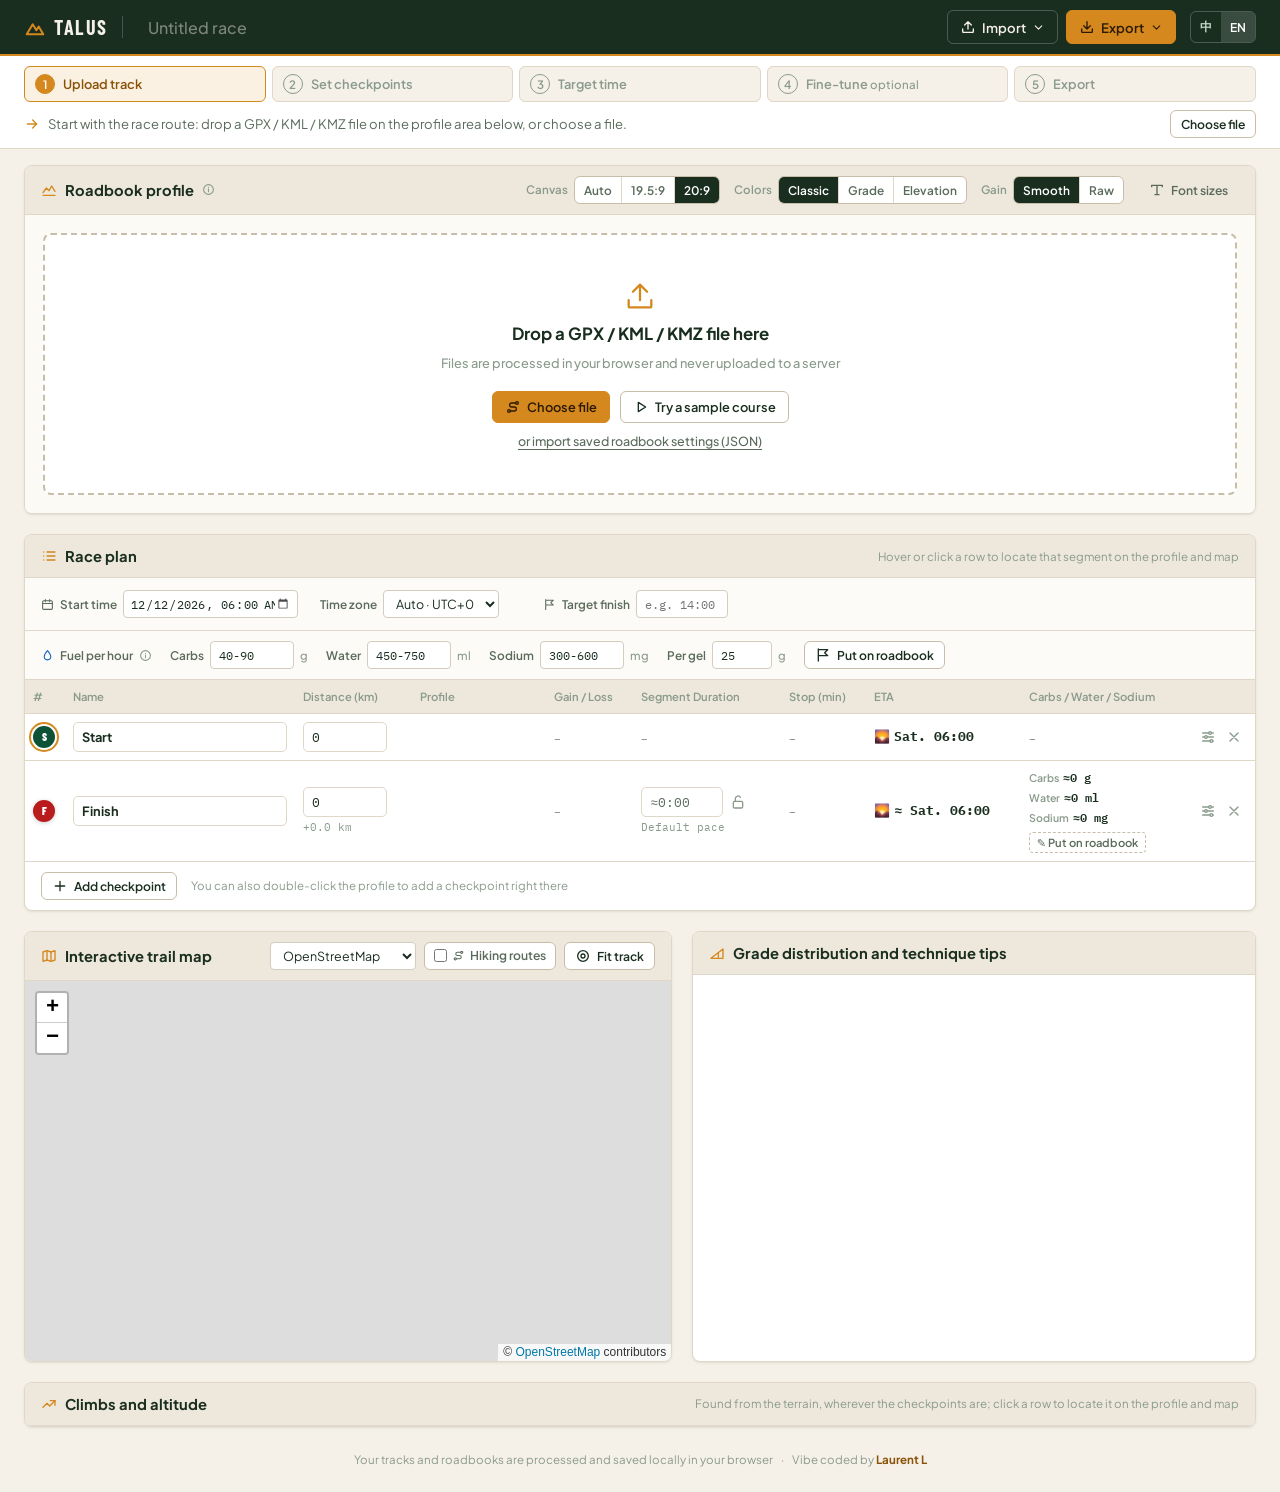
==== commit 741f7a66: "feat(roadbook): segment labels, long-course type scale and split export - Roadbook labels: one card " ====
--- a/index.html
+++ b/index.html
@@ -5,9 +5,9 @@
   <meta name="viewport" content="width=device-width, initial-scale=1.0">
   <title>Talus - Trail Roadbook Generator & Trail Analytics — 越野跑路书与轨迹分析</title>
   <meta name="description" content="Upload GPX/KML/KMZ tracks and create a beautiful interactive trail roadbook with synchronized map, gradient distribution, and segment statistics.">
-  <link rel="stylesheet" href="fonts/fonts.css?v=8.3">
+  <link rel="stylesheet" href="fonts/fonts.css?v=8.4">
   <link rel="stylesheet" href="css/leaflet.css">
-  <link rel="stylesheet" href="style.css?v=8.3">
+  <link rel="stylesheet" href="style.css?v=8.4">
 </head>
 <body>
 
@@ -106,6 +106,10 @@
             <svg class="icon" aria-hidden="true"><use href="#i-image"/></svg>
             <span data-i18n="scale3">超清 3×</span><small data-i18n="scale3Tag">打印</small>
           </button>
+          <button type="button" role="menuitem" id="btn-split-export">
+            <svg class="icon" aria-hidden="true"><use href="#i-image"/></svg>
+            <span data-i18n="splitExport">分段导出</span><small data-i18n="splitExportTag">多张手机图</small>
+          </button>
           <div class="menu-sep"></div>
           <div class="menu-label" data-i18n="printLabel">打印</div>
           <button type="button" role="menuitem" id="btn-print-plan">
@@ -257,6 +261,15 @@
           <input type="text" id="input-sodium-rate" class="input-field input-rate" inputmode="decimal" autocomplete="off" placeholder="300-600">
           <span class="field-unit">mg</span>
         </label>
+        <label class="field-inline" for="input-gel-grams">
+          <span data-i18n="gelGramsLabel">每支胶</span>
+          <input type="number" id="input-gel-grams" class="input-field input-gel" min="5" max="100" step="1" value="25">
+          <span class="field-unit">g</span>
+        </label>
+        <button type="button" class="btn btn-sm" id="btn-fill-labels" title="" data-i18n-title="fillLabelsTitle">
+          <svg class="icon" aria-hidden="true"><use href="#i-flag"/></svg>
+          <span data-i18n="fillLabels">写入路书</span>
+        </button>
         <span class="fuel-total" id="fuel-total"></span>
       </div>
 
@@ -450,15 +463,29 @@
           </div>
         </div>
 
-        <!-- COLUMN 4: Associated Text Annotations -->
+        <!-- COLUMN 4: Roadbook labels of the segments on either side, then the older free-position texts -->
         <div class="modal-section">
-          <h4 data-i18n="poiCol4Title">图表内嵌自定义标注</h4>
+          <h4 data-i18n="poiCol4Title">路书标注</h4>
+          <p class="modal-hint" data-i18n="labelsSectionHint">这里写的内容印在路书剖面对应赛段的底部。</p>
+          <div class="modal-form-grid label-fields">
+            <div class="poi-field" id="poi-label-prev-field">
+              <label for="poi-label-prev" id="poi-label-prev-name"></label>
+              <textarea id="poi-label-prev" class="label-textarea" rows="2"></textarea>
+            </div>
+            <div class="poi-field" id="poi-label-next-field">
+              <label for="poi-label-next" id="poi-label-next-name"></label>
+              <textarea id="poi-label-next" class="label-textarea" rows="2"></textarea>
+            </div>
+          </div>
+
+          <details class="labels-advanced">
+          <summary data-i18n="labelsAdvanced">自由位置标注（高级）</summary>
           <div class="poi-texts-settings-row" style="margin-bottom: 8px;">
             <div class="poi-field">
               <label data-i18n="poiCol4Color">标注颜色</label>
               <div class="color-picker-wrapper">
-                <input type="text" id="poi-text-color-hex" value="#4e4e4e">
-                <input type="color" id="poi-text-color" value="#4e4e4e">
+                <input type="text" id="poi-text-color-hex" value="#1e293b">
+                <input type="color" id="poi-text-color" value="#1e293b">
               </div>
             </div>
             <div class="poi-field">
@@ -502,6 +529,7 @@
               <input type="text" id="poi-txt-right-top" placeholder="无" data-i18n-placeholder="placeholderTextNone">
             </div>
           </div>
+          </details>
         </div>
       </div>
 
@@ -523,6 +551,16 @@
       </div>
       <div class="modal-body">
         <div class="modal-section">
+          <label class="fs-auto" title="" data-i18n-title="fsAutoScaleTitle">
+            <input type="checkbox" id="fs-auto-scale" checked>
+            <span data-i18n="fsAutoScale">长赛程自动放大</span>
+            <span class="fs-scale-now" id="fs-scale-now"></span>
+          </label>
+          <p class="modal-hint" data-i18n="fsPhoneHint">「≈ px」是在 1080 像素高的手机屏幕上大约的大小，36 px 以上比较舒服。</p>
+          <div class="fs-warn" id="fs-warn" hidden>
+            <span id="fs-warn-text"></span>
+            <button type="button" class="btn btn-sm" id="btn-fs-split" data-i18n="splitExport">分段导出</button>
+          </div>
           <div class="poi-font-sizes-grid">
             <div class="poi-field">
               <label data-i18n="fsLabelTitle">比赛名称</label>
@@ -548,7 +586,11 @@
               <label data-i18n="fsLabelSegment">区间分段</label>
               <input type="number" id="fs-segment" class="input-field" min="8" max="35" value="17">
             </div>
-            <div class="poi-field" style="grid-column: span 2;">
+            <div class="poi-field">
+              <label data-i18n="fsLabelLabel">路书标注</label>
+              <input type="number" id="fs-label" class="input-field" min="8" max="35" value="16">
+            </div>
+            <div class="poi-field">
               <label data-i18n="fsLabelCumulDist">底部累计距离</label>
               <input type="number" id="fs-cumuldist" class="input-field" min="8" max="35" value="17">
             </div>
@@ -563,6 +605,53 @@
     </div>
   </div>
 
+  <!-- ═══ Split export: one phone image per stretch of the course ═══ -->
+  <div class="modal-backdrop" id="split-modal-backdrop">
+    <div class="modal-card" style="max-width: 560px;" role="dialog" aria-modal="true" aria-labelledby="split-title">
+      <div class="modal-header">
+        <h3 id="split-title" data-i18n="splitTitle">分段导出（多张手机图）</h3>
+        <button type="button" class="modal-close-btn" id="btn-split-close" title="关闭" data-i18n-title="modalCloseTitle">
+          <svg class="icon" aria-hidden="true"><use href="#i-x"/></svg>
+        </button>
+      </div>
+      <div class="modal-body">
+        <p class="modal-hint" data-i18n="splitIntro">勾选在哪些 CP 切开。</p>
+        <div class="split-cps" id="split-cps"></div>
+        <ol class="split-parts" id="split-parts"></ol>
+        <label class="field-inline" for="split-scale">
+          <span data-i18n="splitScale">分辨率</span>
+          <select id="split-scale" class="input-field">
+            <option value="1" data-i18n="scale1">标准 1×</option>
+            <option value="2" data-i18n="scale2">高清 2×</option>
+            <option value="3" selected data-i18n="scale3">超清 3×</option>
+          </select>
+        </label>
+      </div>
+      <div class="modal-footer">
+        <button type="button" class="btn" id="btn-split-cancel" data-i18n="btnCancel">取消</button>
+        <button type="button" class="btn btn-primary" id="btn-split-run" data-i18n="splitExportBtn">导出 zip</button>
+      </div>
+    </div>
+  </div>
+
+  <!-- ═══ Roadbook label editor (floating; a bottom sheet on phones) ═══ -->
+  <div class="label-editor" id="label-editor" role="dialog" aria-labelledby="label-editor-title" hidden>
+    <div class="label-editor-head">
+      <strong id="label-editor-title"></strong>
+      <button type="button" class="modal-close-btn" id="label-editor-close" title="关闭" data-i18n-title="modalCloseTitle">
+        <svg class="icon" aria-hidden="true"><use href="#i-x"/></svg>
+      </button>
+    </div>
+    <textarea id="label-editor-text" rows="3" maxlength="160"></textarea>
+    <div class="label-editor-chips" id="label-editor-chips"></div>
+    <div class="label-editor-preview" id="label-editor-preview"></div>
+    <div class="label-editor-warn" id="label-editor-warn" hidden></div>
+    <div class="label-editor-foot">
+      <button type="button" class="btn btn-sm" id="label-editor-clear" data-i18n="labelClear">删除</button>
+      <button type="button" class="btn btn-sm btn-primary" id="label-editor-done" data-i18n="labelDone">完成</button>
+    </div>
+  </div>
+
   <!-- ═══ Tooltip ═══ -->
   <div class="chart-tooltip" id="chartTooltip"></div>
 
@@ -574,15 +663,15 @@
 
   <!-- ═══ Scripts ═══ -->
   <script src="js/leaflet.js"></script>
-  <script src="js/utils.js?v=8.3"></script>
-  <script src="js/trail-math.js?v=8.3"></script>
-  <script src="js/sun.js?v=8.3"></script>
-  <script src="js/storage.js?v=8.3"></script>
-  <script src="js/gpx-parser.js?v=8.3"></script>
-  <script src="js/trail-analysis.js?v=8.3"></script>
-  <script src="js/trail-map.js?v=8.3"></script>
-  <script src="js/profile.js?v=8.3"></script>
-  <script src="js/export.js?v=8.3"></script>
-  <script src="js/app.js?v=8.3"></script>
+  <script src="js/utils.js?v=8.4"></script>
+  <script src="js/trail-math.js?v=8.4"></script>
+  <script src="js/sun.js?v=8.4"></script>
+  <script src="js/storage.js?v=8.4"></script>
+  <script src="js/gpx-parser.js?v=8.4"></script>
+  <script src="js/trail-analysis.js?v=8.4"></script>
+  <script src="js/trail-map.js?v=8.4"></script>
+  <script src="js/profile.js?v=8.4"></script>
+  <script src="js/export.js?v=8.4"></script>
+  <script src="js/app.js?v=8.4"></script>
 </body>
 </html>
--- a/style.css
+++ b/style.css
@@ -937,6 +937,209 @@
 }
 .alt-chip { color: #c2410c; font-weight: 600; }
 .alt-chip.very-high { color: var(--danger); }
+
+[hidden] { display: none !important; }
+
+/* ── Roadbook labels: cards on the profile, plan-table button, editor ── */
+.seg-label { cursor: pointer; outline: none; }
+.seg-label:hover .seg-label-card,
+.seg-label:focus .seg-label-card { stroke: var(--accent); stroke-width: 1.5; }
+.seg-label-empty { transition: opacity 0.15s; }
+.seg-label-empty.is-idle { opacity: 0; }
+.seg-label-empty:hover .seg-label-card { fill: #fffaf0; }
+
+.btn-label {
+  display: block;
+  max-width: 170px;
+  margin-top: 5px;
+  padding: 2px 7px;
+  border: 1px dashed var(--border-accent);
+  border-radius: 4px;
+  background: transparent;
+  color: var(--text-secondary);
+  font-family: var(--font-sans);
+  font-size: 0.7rem;
+  font-weight: 600;
+  text-align: left;
+  white-space: nowrap;
+  overflow: hidden;
+  text-overflow: ellipsis;
+  cursor: pointer;
+}
+.btn-label:hover { border-color: var(--accent); color: #8a5207; }
+.btn-label.has-label {
+  border-style: solid;
+  border-color: rgba(212, 136, 30, 0.45);
+  background: #fffaf0;
+  color: var(--text-primary);
+}
+.input-gel { width: 60px; font-family: var(--font-mono); }
+
+.label-editor {
+  position: fixed;
+  z-index: 10002;
+  width: 340px;
+  max-width: calc(100vw - 16px);
+  display: flex;
+  flex-direction: column;
+  gap: 8px;
+  padding: 10px 12px 12px;
+  background: var(--bg-card);
+  border: 1.5px solid var(--border-accent);
+  border-radius: var(--radius);
+  box-shadow: var(--shadow-modal);
+}
+.label-editor-head {
+  display: flex;
+  align-items: center;
+  justify-content: space-between;
+  gap: 8px;
+  font-size: 0.84rem;
+}
+.label-editor textarea {
+  width: 100%;
+  min-height: 70px;
+  resize: vertical;
+  padding: 6px 8px;
+  border: 1px solid var(--border-accent);
+  border-radius: 5px;
+  font-family: var(--font-sans);
+  font-size: 0.86rem;
+  line-height: 1.4;
+  outline: none;
+}
+.label-editor textarea:focus { border-color: var(--accent); box-shadow: 0 0 0 2px var(--accent-light); }
+.label-editor-chips { display: flex; flex-wrap: wrap; gap: 5px; }
+.chip {
+  border: 1px solid var(--border-accent);
+  border-radius: 999px;
+  background: #ffffff;
+  color: var(--text-secondary);
+  padding: 2px 9px;
+  font-family: var(--font-sans);
+  font-size: 0.72rem;
+  font-weight: 600;
+  cursor: pointer;
+}
+.chip:hover { border-color: var(--accent); color: #8a5207; background: #fffaf0; }
+.label-editor-preview {
+  font-size: 0.74rem;
+  color: var(--text-secondary);
+  line-height: 1.45;
+}
+.label-editor-warn {
+  font-size: 0.72rem;
+  color: #8a5207;
+  background: var(--accent-light);
+  border-radius: 4px;
+  padding: 4px 8px;
+}
+.label-editor-warn.is-error { color: var(--danger); background: rgba(198, 40, 40, 0.08); }
+.label-editor-foot { display: flex; justify-content: space-between; gap: 8px; }
+.label-editor.is-sheet {
+  left: 0 !important;
+  right: 0;
+  top: auto !important;
+  bottom: 0;
+  width: auto;
+  max-width: none;
+  border-radius: 14px 14px 0 0;
+  padding-bottom: calc(12px + env(safe-area-inset-bottom));
+}
+
+/* CP modal: segment labels, older free-position texts folded away */
+.modal-hint { font-size: 0.72rem; color: var(--text-muted); margin-bottom: 8px; line-height: 1.45; }
+.label-textarea {
+  width: 100%;
+  min-height: 48px;
+  resize: vertical;
+  padding: 5px 8px;
+  border: 1px solid var(--border-subtle);
+  border-radius: var(--radius-sm);
+  font-family: var(--font-sans);
+  font-size: 0.78rem;
+  outline: none;
+}
+.label-textarea:focus { border-color: var(--accent); }
+.label-fields { margin-bottom: 10px; }
+.labels-advanced {
+  border-top: 1px dashed var(--border-subtle);
+  padding-top: 8px;
+}
+.labels-advanced summary {
+  cursor: pointer;
+  font-size: 0.76rem;
+  font-weight: 600;
+  color: var(--text-secondary);
+  margin-bottom: 8px;
+}
+
+/* Font sizes modal: auto-scale switch, phone size hints */
+.fs-auto {
+  display: flex;
+  align-items: center;
+  gap: 6px;
+  font-size: 0.78rem;
+  font-weight: 600;
+  margin-bottom: 6px;
+  cursor: pointer;
+}
+.fs-auto input { accent-color: var(--accent); }
+.fs-scale-now { font-family: var(--font-mono); font-size: 0.72rem; color: var(--success); }
+.fs-px { font-family: var(--font-mono); font-size: 0.68rem; color: var(--text-muted); }
+.fs-px.ok { color: var(--success); }
+.fs-px.small { color: #8a5207; }
+.fs-px.tiny { color: var(--danger); font-weight: 700; }
+.fs-warn {
+  display: flex;
+  align-items: center;
+  gap: 10px;
+  margin-bottom: 10px;
+  padding: 6px 10px;
+  border-radius: var(--radius-sm);
+  background: rgba(198, 40, 40, 0.07);
+  color: var(--danger);
+  font-size: 0.74rem;
+  line-height: 1.4;
+}
+.fs-warn .btn { flex-shrink: 0; }
+
+/* Split export dialog */
+.split-cps {
+  display: flex;
+  flex-direction: column;
+  gap: 4px;
+  max-height: 260px;
+  overflow-y: auto;
+  margin-bottom: 10px;
+}
+.split-cp {
+  display: flex;
+  align-items: center;
+  gap: 8px;
+  padding: 4px 6px;
+  border-radius: 4px;
+  font-size: 0.8rem;
+  cursor: pointer;
+}
+.split-cp:hover { background: var(--bg-secondary); }
+.split-cp input { accent-color: var(--accent); }
+.split-cp-name { font-weight: 600; flex: 1; min-width: 0; overflow: hidden; text-overflow: ellipsis; white-space: nowrap; }
+.split-cp-km { font-family: var(--font-mono); font-size: 0.74rem; color: var(--text-muted); }
+.split-cp-tag {
+  font-size: 0.66rem;
+  font-weight: 700;
+  color: #8a5207;
+  background: var(--accent-light);
+  border-radius: 999px;
+  padding: 1px 7px;
+}
+.split-parts {
+  margin: 0 0 12px 18px;
+  font-size: 0.78rem;
+  color: var(--text-secondary);
+  line-height: 1.6;
+}
 
 .plan-footer {
   display: flex;
